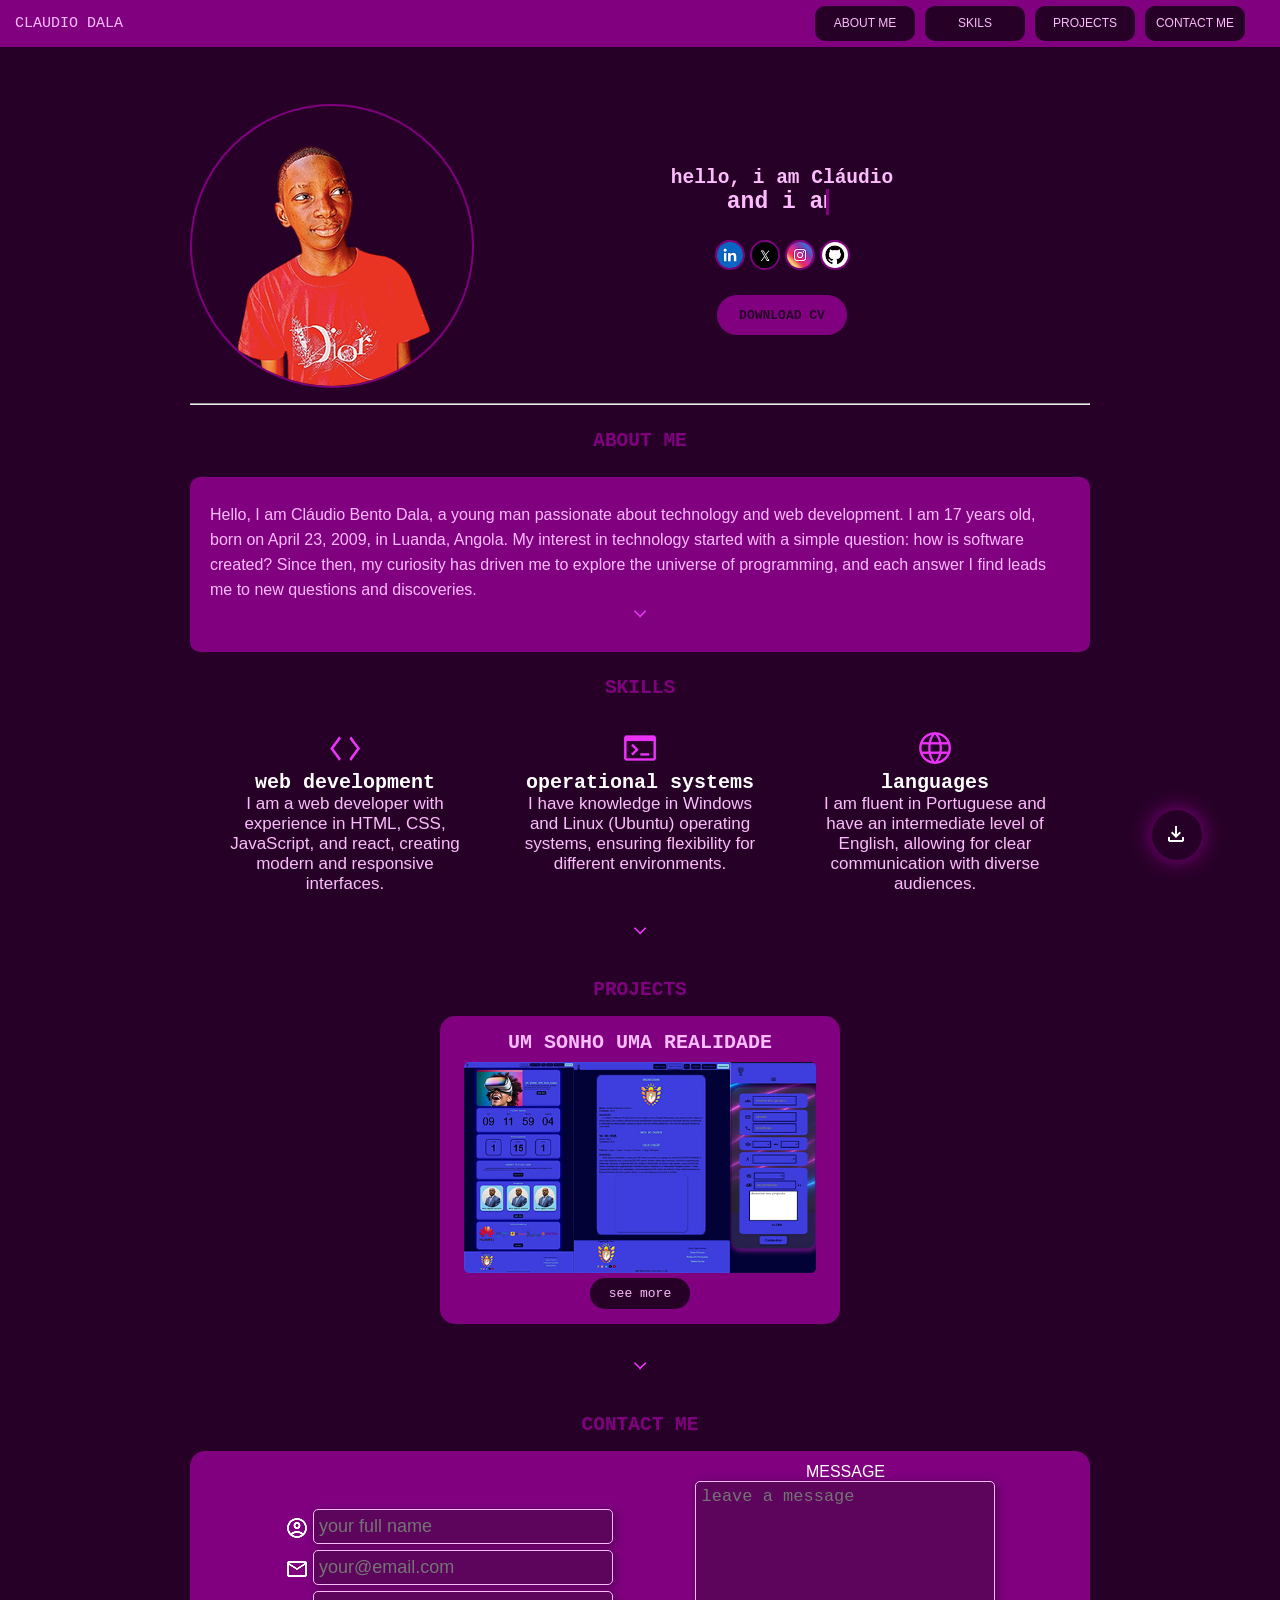
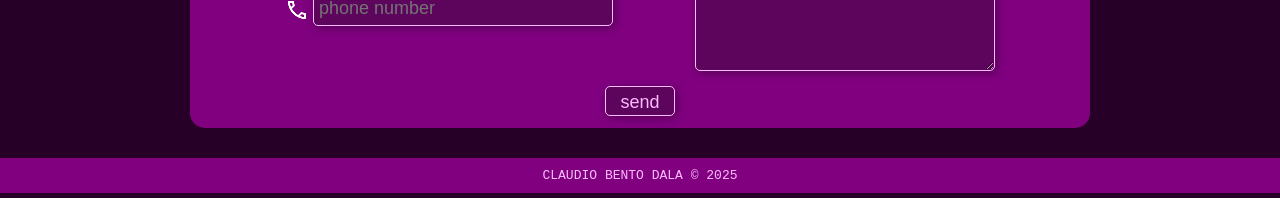
==== index.html @ f452657b "Got better" ====
<!DOCTYPE html>
<html lang="en">

<head>
    <meta charset="UTF-8">
    <meta name="viewport" content="width=device-width, initial-scale=1.0">
    <link rel="stylesheet" href="styles/home.css">
    <link rel="stylesheet" href="styles/style.css">
    <link rel="stylesheet" href="styles/large.css" media="screen and (min-width: 500px)">
    <link rel="shortcut icon" href="image/favicon.ico" type="image/x-icon">
    <title>HOME | Cláudio Bento Dala</title>
</head>

<body onload="years(),experience()">
    <header>
        <menu>
            <a href="index.html">claudio dala</a>
            <div id="itens">
                <img src="image/icon/menu.png" id="menu"><img src="image/icon/close.png" id="close">
            </div>
        </menu>
        <nav>
            <a href="#about">about me</a>
            <a href="#skills">skils</a>
            <a href="#projects">projects</a>
            <a href="#contact">contact me</a>
        </nav>
    </header>
    <main>
        <section id="introducion">
            <img src="image/me.png" alt="claudio dala">
            <section>
                <article id="text">
                    <h2>hello, i am Cláudio</h2>
                    <h3>and i am <span></span></h3>
                </article>
                <article id="social">
                    <a href="https://www.linkedin.com/in/claudiodala/" target="_blank"><img
                            src="image/logo-linkedin.jpg"></a>
                    <a href="https://x.com/claudio_dala_/" target="_blank"><img src="image/logo-x.jpg"></a>
                    <a href="https://www.instagram.com/claudio_dala_" target="_blank"><img
                            src="image/logo-instagram.jpg"></a>
                    <a href="https://github.com/claudiobentodala" target="_blank"><img src="image/logo-github.jpeg"></a>
                </article>
                <a href="file/portfolio.pdf" download="file/portfolio.pdf" target="_blank">
                    <p>download</p><span translate="no"> cv</span>
                </a>
            </section>
        </section>
        <hr>
        <section id="about">
            <h2>about me</h2>
            <section>
                <article id="description">
                    <p class="letter">Hello, I am Cláudio Bento Dala, a young man passionate about technology and web
                        development. I am <span id="years_old">0</span> years old, born on April 23, 2009, in Luanda,
                        Angola. My interest in technology started with a simple question: how is software created? Since
                        then, my curiosity has driven me to explore the universe of programming, and each answer I find
                        leads me to new questions and discoveries.</p>
                </article>
                <article class="more_content" id="more_about">
                    <p class="letter">Currently, I am a high school student at the Carmun Polytechnic Institute and I
                        completed my basic education at the Fran Maio School Complex. Although my education is still in
                        progress, I already work as a Front-End developer, creating websites for companies and local
                        projects. I have <span id="experience">0</span> year of practical experience, during which I
                        have been honing my skills and exploring modern technologies.</p>
                    <p class="letter">My focus is web development, an area that fascinates me for the possibility of
                        transforming ideas into digital experiences. I am passionate about the power of technology to
                        facilitate tasks and transform lives, and I am always looking to learn more. One of my main
                        characteristics is the ability to integrate design tools and use Artificial Intelligence
                        ethically and efficiently to accelerate the development of my projects.</p>
                    <p class="letter">My main objective is to build a valuable network of contacts and collaborate on
                        projects that truly make a difference in communities, simplifying tasks and improving people's
                        lives. I am always open to new opportunities and challenges that allow me to grow and contribute
                        with my knowledge.</p>
                </article>
                <div class="show" onclick="hide(1)">
                    <img src="image/icon/more.png" id="more">
                    <img src="image/icon/hide.png" id="hide">
                </div>
            </section>
        </section>
        <section id="skills">
            <h2>skills</h2>
            <section class="table">
                <article>
                    <img src="image/icon/code.png">
                    <h3>web development</h3>
                    <p>I am a web developer with experience in HTML, CSS, JavaScript, and react, creating modern and
                        responsive interfaces.</p>
                </article>
                <article>
                    <img src="image/icon/os.png">
                    <h3>operational systems</h3>
                    <p>I have knowledge in Windows and Linux (Ubuntu) operating systems, ensuring flexibility for
                        different environments.</p>
                </article>
                <article>
                    <img src="image/icon/language.png">
                    <h3>languages</h3>
                    <p>I am fluent in Portuguese and have an intermediate level of English, allowing for clear
                        communication with diverse audiences.</p>
                </article>
            </section>
            <article class="more_content" id="more_skills">
                <!--THE SAME AS ARTICLE IN TABLE, BUT THIS IS HIDE-->
            </article>
            <div class="show" onclick="hide(2)">
                <img src="image/icon/more.png" id="more">
                <img src="image/icon/hide.png" id="hide">
            </div>
        </section>
        <section id="projects">
            <h2>projects</h2>
            <section class="table">
                <article>
                    <h3>um sonho uma realidade</h3>
                    <img src="image/projects/umsonhoumarealidade.jpg">
                    <a href="pages/projects/webtech.html" class="link_section">see more</a>
                </article>
                <!--PLACE TO ONE MORE-->
            </section>
            <article class="more_content" id="more_projects">
                <!--THE SAME AS ARTICLE IN TABLE, BUT THIS IS HIDE-->
            </article>
            <div class="show" onclick="hide(3)">
                <img src="image/icon/more.png" id="more">
                <img src="image/icon/hide.png" id="hide">
            </div>
        </section>
        <section id="contact">
            <h2>contact me</h2>
            <form action="https://formsubmit.co/programmer.claudio@gmail.com" method="post">
                <section>
                    <section>
                        <div>
                            <label for="iname"><img src="image/icon/name.png"></label>
                            <input type="text" name="name" id="iname" placeholder="your full name" required>
                        </div>
                        <div>
                            <label for="iemail"><img src="image/icon/mail.png"></label>
                            <input type="email" name="email" id="iemail" placeholder="your@email.com" required>
                        </div>
                        <div>
                            <label for="itel"><img src="image/icon/call.png"></label>
                            <input type="tel" name="tel" id="itel" placeholder="phone number" required>
                        </div>
                    </section>
                    <div>
                        <label for="imessage">message</label>
                        <textarea name="message" id="imessage" cols="30" rows="10" placeholder="leave a message"
                            required></textarea>
                    </div>
                </section>
                <input type="hidden" name="_next" value="https://claudiobentodaladev.github.io/PORTFOLIO/pages/thanks.html">
                <input type="hidden" name="_captcha" value="false">
                <button type="submit">send</button>
            </form>
        </section>
    </main>
    <a href="file/portfolio.pdf" download="file/portfolio.pdf" target="_blank" id="download"><img
            src="image//icon/download.png"></a>
    <footer>
        <p>claudio bento dala &copy; 2025</p>
    </footer>
    <script src="scripts/hide.js"></script>
    <script src="scripts/menu.js"></script>
    <script src="scripts/years_old.js"></script>
    <script type="module" src="scripts/experience.js"></script>
</body>

</html>
---- styles/home.css ----
@import url(main.css);

html {
    scroll-behavior: smooth;
    scroll-padding-top: 80px;
}

/*INTRODUÇÃO*/
main {
    & {
        padding-top: 8em;
    }

    & section#introducion {
        & {
            display: flex;
            flex-flow: row wrap;
            justify-content: space-evenly;
        }

        & a>p {
            display: inline;
        }

        & section {
            margin: auto;
            display: flex;
            flex-flow: column wrap;
            justify-content: center;
            align-items: center;
        }

        & img {
            display: block;
            margin: auto;
            border: 2px solid var(--color_main);
            border-radius: 50%;
            animation: pain 1.5s infinite;
        }

        & article#text {
            & {
                margin-top: 10px;
                text-align: center;
                color: var(--color_ligth);
            }

            & h3>span {
                & {
                    position: relative;
                }

                &::after {
                    content: "";
                    position: absolute;
                    height: 100%;
                    border-left: 3px solid var(--color_main);
                    right: -5px;
                    animation: letter 20s steps(12) infinite;
                    width: calc(100% + 13px);
                    background-color: var(--color_second);
                }

                &::before {
                    content: "";
                    color: var(--color_main);
                    animation: words 13.3s infinite;
                }
            }
        }

        & article#social {
            & {
                display: flex;
                flex-flow: row nowrap;
                justify-content: center;
                column-gap: 5px;
                margin: 20px 0;
            }

            & a>img {
                width: 30px;
                height: 30px;
                margin: 5px 0px;
                border-radius: 50%;
            }
        }

        & section>a {
            align-content: center;
            margin: auto;
            width: 130px;
            height: 40px;
            border-radius: 35px;
            text-transform: uppercase;
            font-weight: bolder;
            color: var(--color_second);
            background-color: var(--color_main);
        }
    }

    & hr {
        margin: 15px 0;
        animation: ligth .8s infinite;
    }

    & section {

        &#skills,
        &#projects,
        &#contact,
        &#about,
        &#about>section {
            & {
                margin-top: 25px;
                border-radius: 10px;
            }

            & h2 {
                margin-bottom: 15px;
                text-align: center;
                text-transform: uppercase;
                color: var(--color_main);
            }
        }

        &#skills {
            & {
                background: transparent;
            }

            & h3 {
                font-size: 20px;
            }

            & p {
                font-size: 17px;
                font-family: var(--font_second);
                color: var(--color_ligth);

            }

            & section.table {
                display: flex;
                flex-flow: row wrap;
                row-gap: 20px;
                justify-content: space-evenly;
                text-align: center;
            }

            & article#more_skills {
                display: none;
                flex-flow: row wrap;
                row-gap: 20px;
                justify-content: space-evenly;
                text-align: center;
                background: transparent;
            }

            & section.table>article,
            & article#more_skills>article {
                animation: ligth 1.2s infinite;
                background-color: transparent;
                width: 280px;
            }
        }

        &#about {
            & {
                color: var(--color_ligth);
            }

            & section {
                padding: 15px;
                background: var(--color_main);
                animation: pain 1.2s infinite;
            }
        }

        &#projects {
            & h3 {
                margin-bottom: 8px;
                color: var(--color_ligth);
                font-size: 20px;
                font-weight: bolder;
                text-align: center;
                text-transform: uppercase;
            }

            & article>img {
                display: block;
                margin: auto;
                width: 95%;
                border-radius: 5px;
            }

            & section.table {
                display: flex;
                flex-flow: row wrap;
                row-gap: 30px;
            }

            & article#more_projects {
                display: none;
                flex-flow: row wrap;
                row-gap: 30px;
            }

            & section.table>article,
            & article#more_projects>article {
                width: 400px;
                margin: auto;
                background: var(--color_main);
                animation: pain 1.2s infinite;
                margin-bottom: 30px;
            }
        }

        &#contact>form {
            & {
                text-transform: uppercase;
                font-family: var(--font_second);
                margin: auto;
                border-radius: 15px;
                padding: 12px;
                background-color: var(--color_main);
                animation: pain 1.2s infinite;
            }

            &>section {
                & {
                    display: flex;
                    justify-content: space-evenly;
                    flex-flow: row wrap;
                }

                & section {
                    align-self: center;
                }

                & div {
                    & {
                        text-align: center;
                        margin-bottom: 5px;
                    }

                    & label>img {
                        transform: translate(0, 8px);
                    }

                    & input {
                        width: 300px;
                        height: 35px;
                    }

                    & textarea {
                        display: block;
                        max-width: 300px;
                        min-width: 300px;
                        max-height: 190px;
                        min-height: 190px;
                        text-align: justify;
                        font-size: 17px;
                    }

                    & input:focus,
                    & textarea:focus {
                        outline: transparent;
                    }
                }
            }

            & input,
            & button,
            & textarea {
                padding: 5px;
                border-radius: 5px;
                border: 1px solid var(--color_ligth);
                background-color: #5d045d;
                color: var(--color_ligth);
                font-size: 18px;
                box-shadow: 2px 2px 10px #00000056;
            }

            & button {
                & {
                    display: block;
                    margin: auto;
                    margin-top: 10px;
                    width: 70px;
                    height: 30px;
                    transition: .8s;
                    cursor: pointer;
                }

                &:hover {
                    scale: 90%;
                }
            }
        }
    }
}

@keyframes letter {

    10%,
    15%,
    30%,
    35%,
    50%,
    55%,
    70%,
    75%,
    90%,
    95% {
        width: 0;
    }

    5%,
    20%,
    25%,
    40%,
    45%,
    60%,
    65%,
    80%,
    85% {
        width: calc(100% + 13px);
    }
}

@keyframes words {

    0%,
    29% {
        content: "web developer";
    }

    30%,
    69% {
        content: "grafhic design";
    }

    70%,
    100% {
        content: "student";
    }
}
---- styles/style.css ----
@import url(main.css);

body {
    color: white;
    font-family: var(--font_main);
    background-color: var(--color_second);
}

header {
    & {
        position: fixed;
        top: 0%;
        width: 100vw;
        background-color: var(--color_main);
        z-index: 1;
    }

    & menu {
        & {
            padding: 15px;
            display: flex;
            justify-content: space-between;
        }

        & a {
            font-size: 15px;
            color: var(--color_ligth);
            text-transform: uppercase;
        }

        & div {
            & {
                display: block;
                padding: 5px 12px 5px 50px;
                margin-right: -15px;
            }

            & img#close {
                display: none;
            }
        }
    }

    & nav {
        & {
            display: none;
            flex-flow: column nowrap;
            align-items: center;
            background-color: var(--color_third);
        }

        &.showNav {
            display: flex;
        }

        & a {
            font-family: Arial, Helvetica, sans-serif;
            font-size: 15px;
            line-height: 23px;
            text-align: center;
            color: var(--color_ligth);
        }
    }
}

/*HIDE AND MORE*/
main {
    & article.more_content {
        display: none;
    }

    &>section div.show {
        & {
            width: 100%;
            height: 35px;
        }

        & img {
            display: block;
            margin: auto;
            cursor: pointer;
        }

        & img#hide {
            display: none;
        }
    }
}

/* ALL DESCRIPTION TEXT*/
p.letter {
    margin-top: 10px;
    font-family: var(--font_second);
    font-weight: lighter;
    font-size: 16px;
    line-height: 25px;
}

/*PROJECT AND SKILLS*/
main>section#text {
    padding: 15px;
    margin: 15px;
    border-radius: 15px;
    background: var(--color_main);
    animation: pain 1.2s infinite;
}

@keyframes pain {

    0%,
    100% {
        box-shadow: 0px 0px 20px 8px var(--color_main);
    }

    50% {
        box-shadow: 0px 0px 20px 5px var(--color_main);
    }

    75% {
        box-shadow: 0px 0px 20px 7px var(--color_main);
    }
}

/**/
main>section {
    background: transparent;
}

section.table>article,
article#more_skills>article,
article#more_projects>article {
    padding: 15px;
    margin-bottom: 10px;
    border-radius: 15px;
}

article>a.link_section {
    & {
        margin: auto;
        display: block;
        padding: 8px 5px;
        width: 100px;
        margin-top: 5px;
        border-radius: 15px;
        color: var(--color_ligth);
        background-color: var(--color_second);
        transition: .5s;
    }

    &:hover {
        transform: translate(3px);
    }
}

/*LIGTH*/
@keyframes ligth {

    0%,
    100% {
        box-shadow: 0px 0px 10px 0px var(--color_ligth);
    }

    50% {
        box-shadow: 0px 0px 6px 0px var(--color_ligth);
    }
}

/*DOWNLOAD*/
a#download {
    & {
        display: block;
        position: fixed;
        top: 91%;
        left: 83%;
        width: 50px;
        height: 50px;
        border-radius: 50%;
        background-color: var(--color_second);
        box-shadow: 0px 0px 20px 1px var(--color_main);
        text-align: initial;
    }

    & img {
        transform: translate(50%, 50%);
    }
}

/*FOOTER*/
footer {
    & {
        padding: 10px;
        margin-top: 30px;
        font-family: var(--font_main);
        text-align: center;
        text-transform: uppercase;
        color: var(--color_ligth);
        background-color: var(--color_main);
    }

    & p {
        font-size: 13px;
    }
}
---- styles/large.css ----
@import url(main.css);

/*HEADER*/
header {
    & {
        display: flex;
        flex: row wrap;
        justify-content: space-between;
    }

    &>menu {
        & {
            align-self: center;
            display: block;
        }

        & div {
            display: none;
        }
    }

    &>nav {
        & {
            padding: 0;
            display: flex;
            flex-flow: row wrap;
            margin-right: 25px;
            background: transparent;
            box-shadow: 0px 0px 0px transparent;
        }

        &>a {
            & {
                font-family: Arial, Helvetica, sans-serif;
                font-size: 12px;
                line-height: 23px;
                text-align: center;
                color: var(--color_ligth);
                text-transform: uppercase;
                padding: 6px 0px 0px 0px;
                transition: .5s;
                width: 100px;
                height: 35px;
                margin: 0 10px 0 0;
                border-bottom: 0;
                border-radius: 10px;
                background-color: var(--color_second);
            }

            &:hover {
                color: var(--color_main);
                transform: translate(5px);
            }
        }
    }
}

/*MAIN CONTENT*/
main {
    margin: auto;
    max-width: 900px;
}

/*INTRODUCION*/
main>section#introducion article#social>a>img {
    margin: 5px 0px;
    border-radius: 50%;
}

main>section#introducion article#text>h3 {
    font-weight: bolder;
    font-size: 23px;
}

main>section#introducion>img {
    margin: 0;
}

main>section#introducion>section>a {
    padding: 12px;
    margin: 0;
    transition: .8s;
}

main>section#introducion>section>a:hover {
    transform: translate(5px);
}

main>section#introducion article#social>a>img {
    transition: .5s;
}

main>section#introducion article#social>a>img:hover {
    transform: translate(3px);
    border: 2px solid var(--color_ligth);
}

/*PROJECT PAGE*/
main>section.img {
    height: 283px;
}

/*ALL LETTER*/
p.letter {
    padding: 0 5px;
}

/*DOWNLOAD*/
a#download {
    top: 90%;
    left: 90%;
}
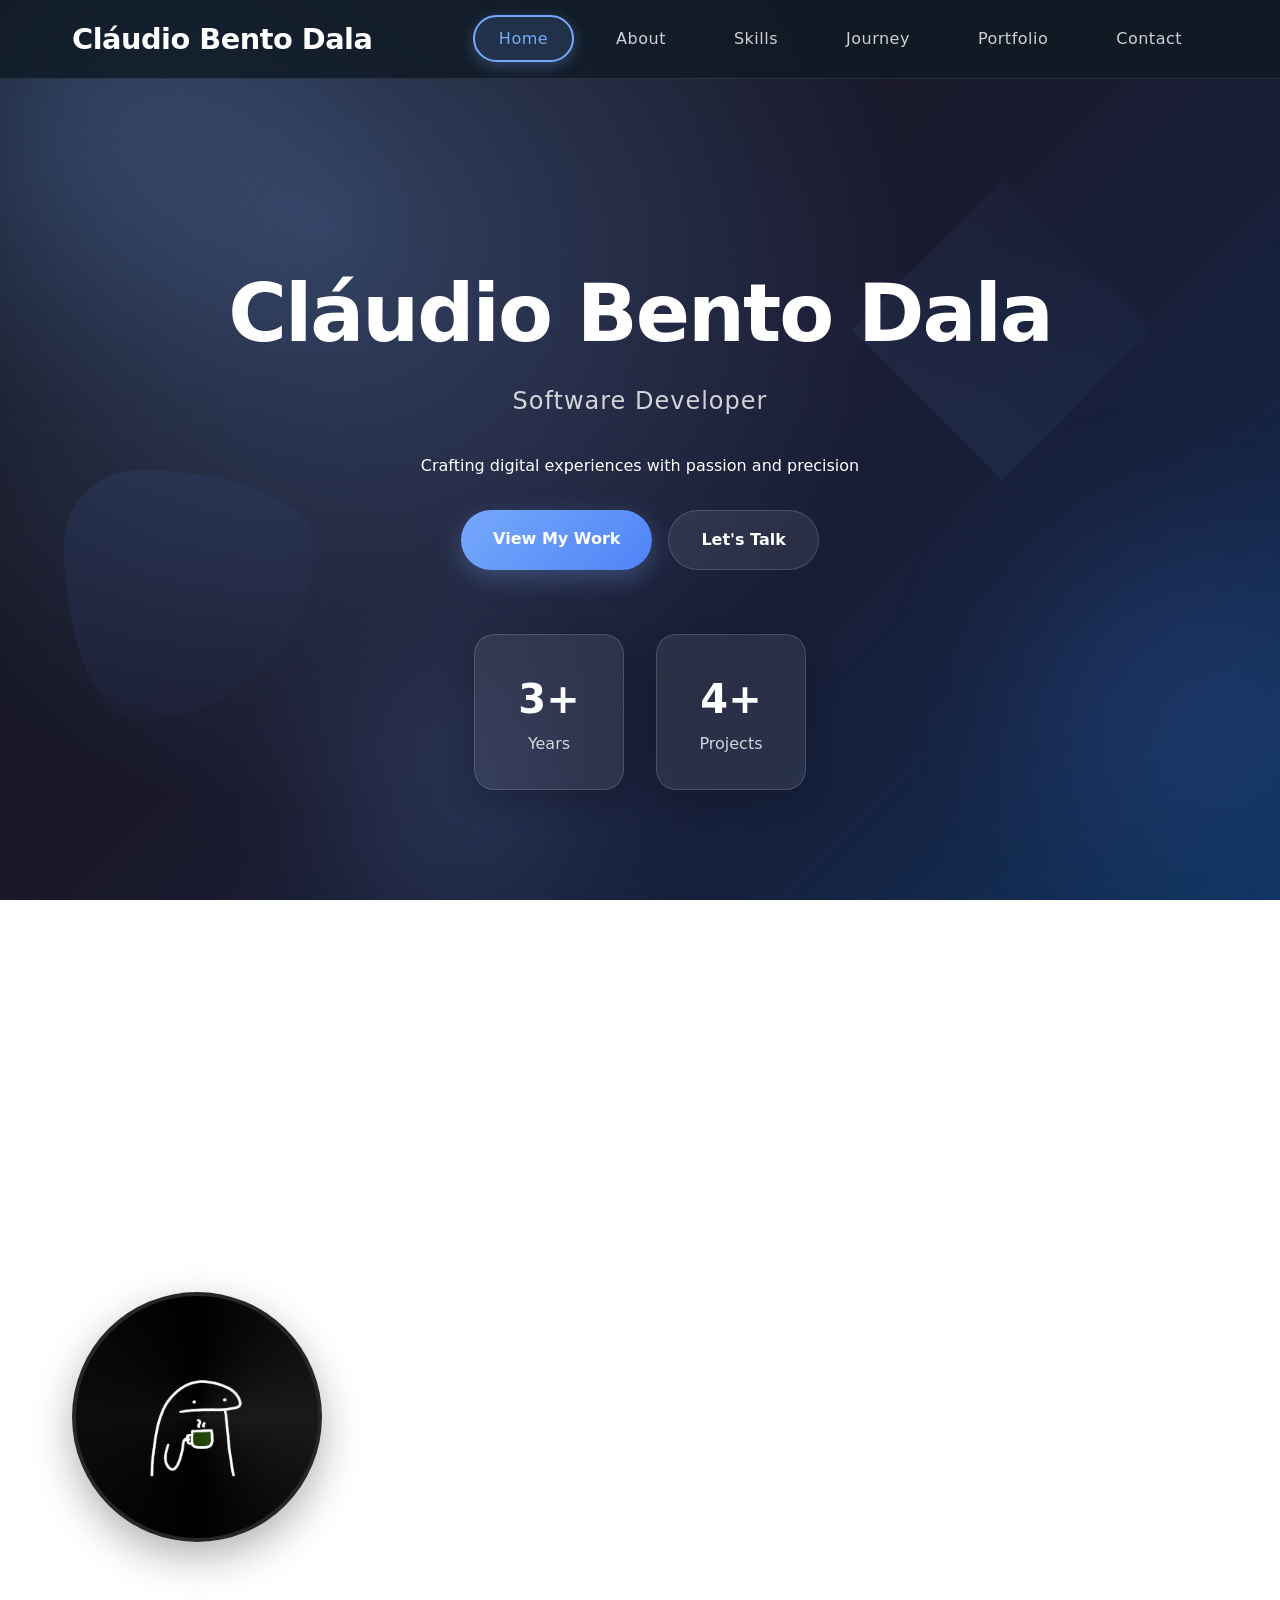
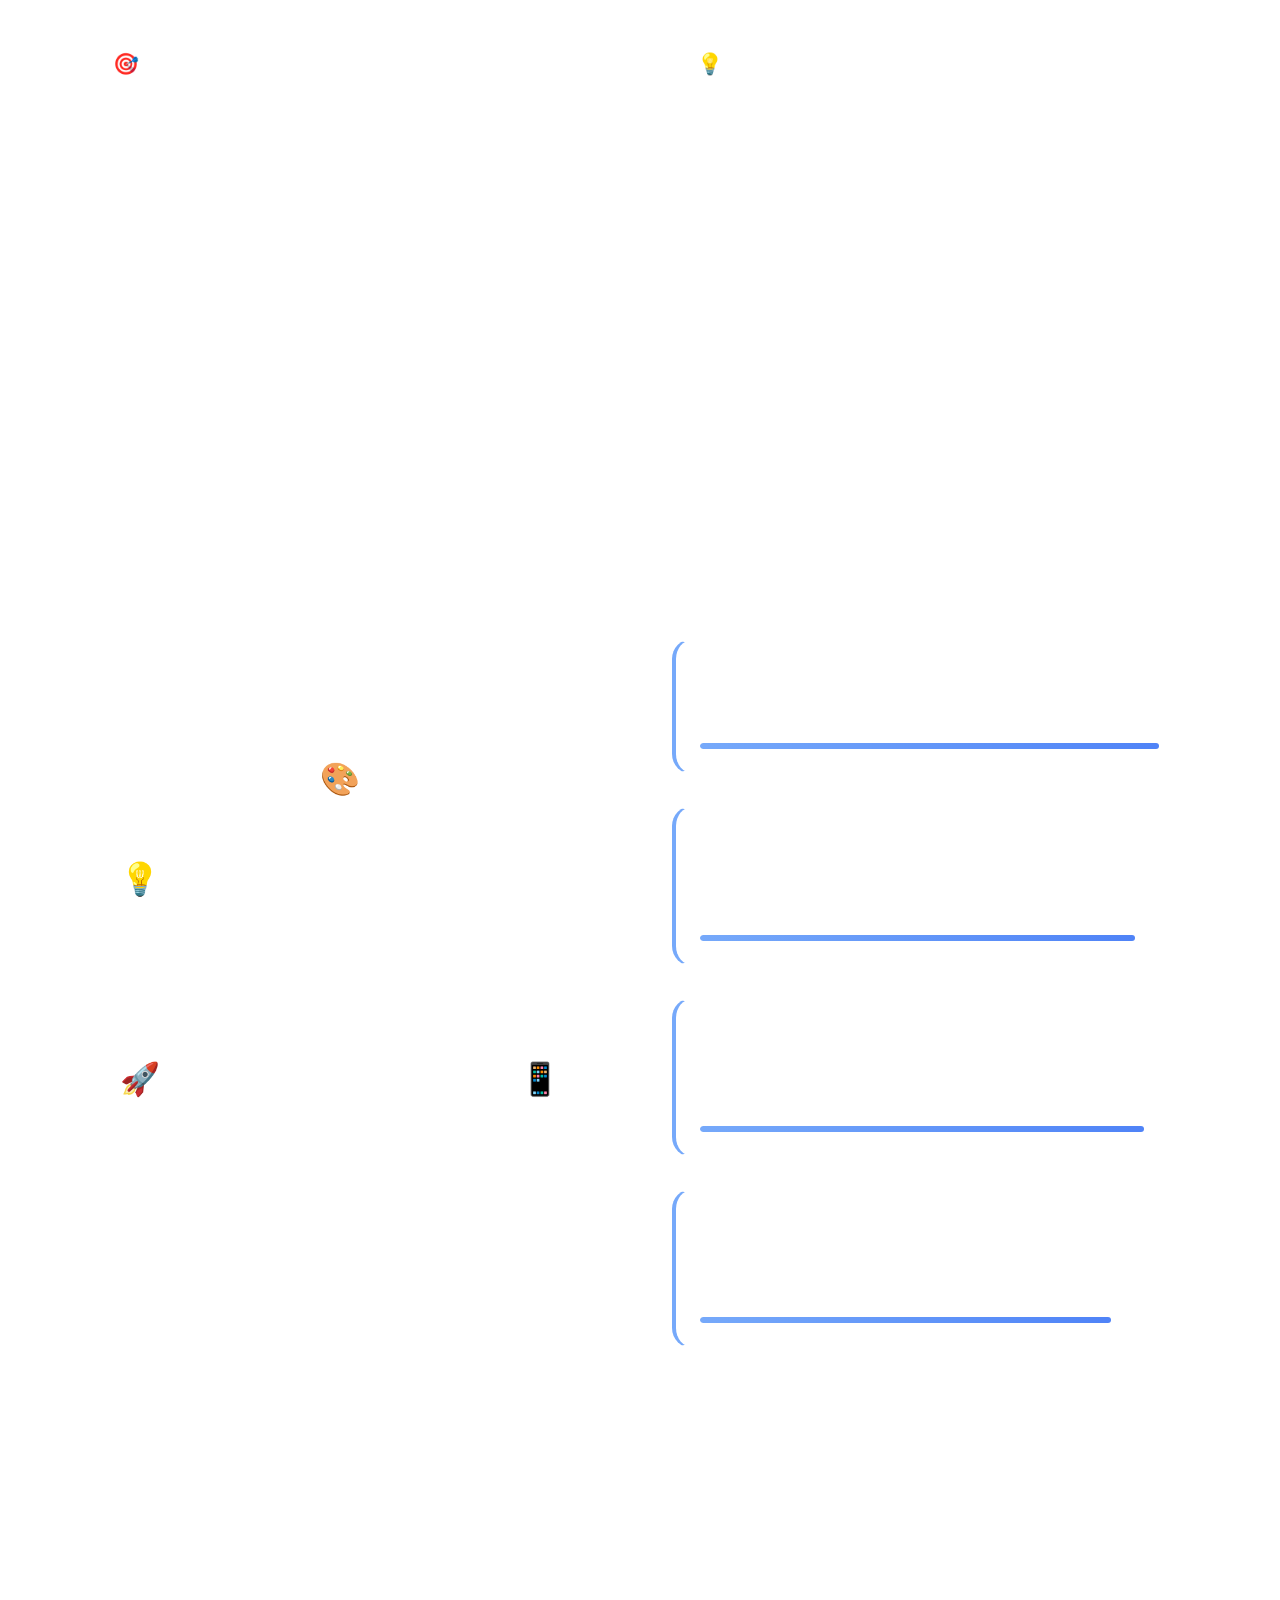
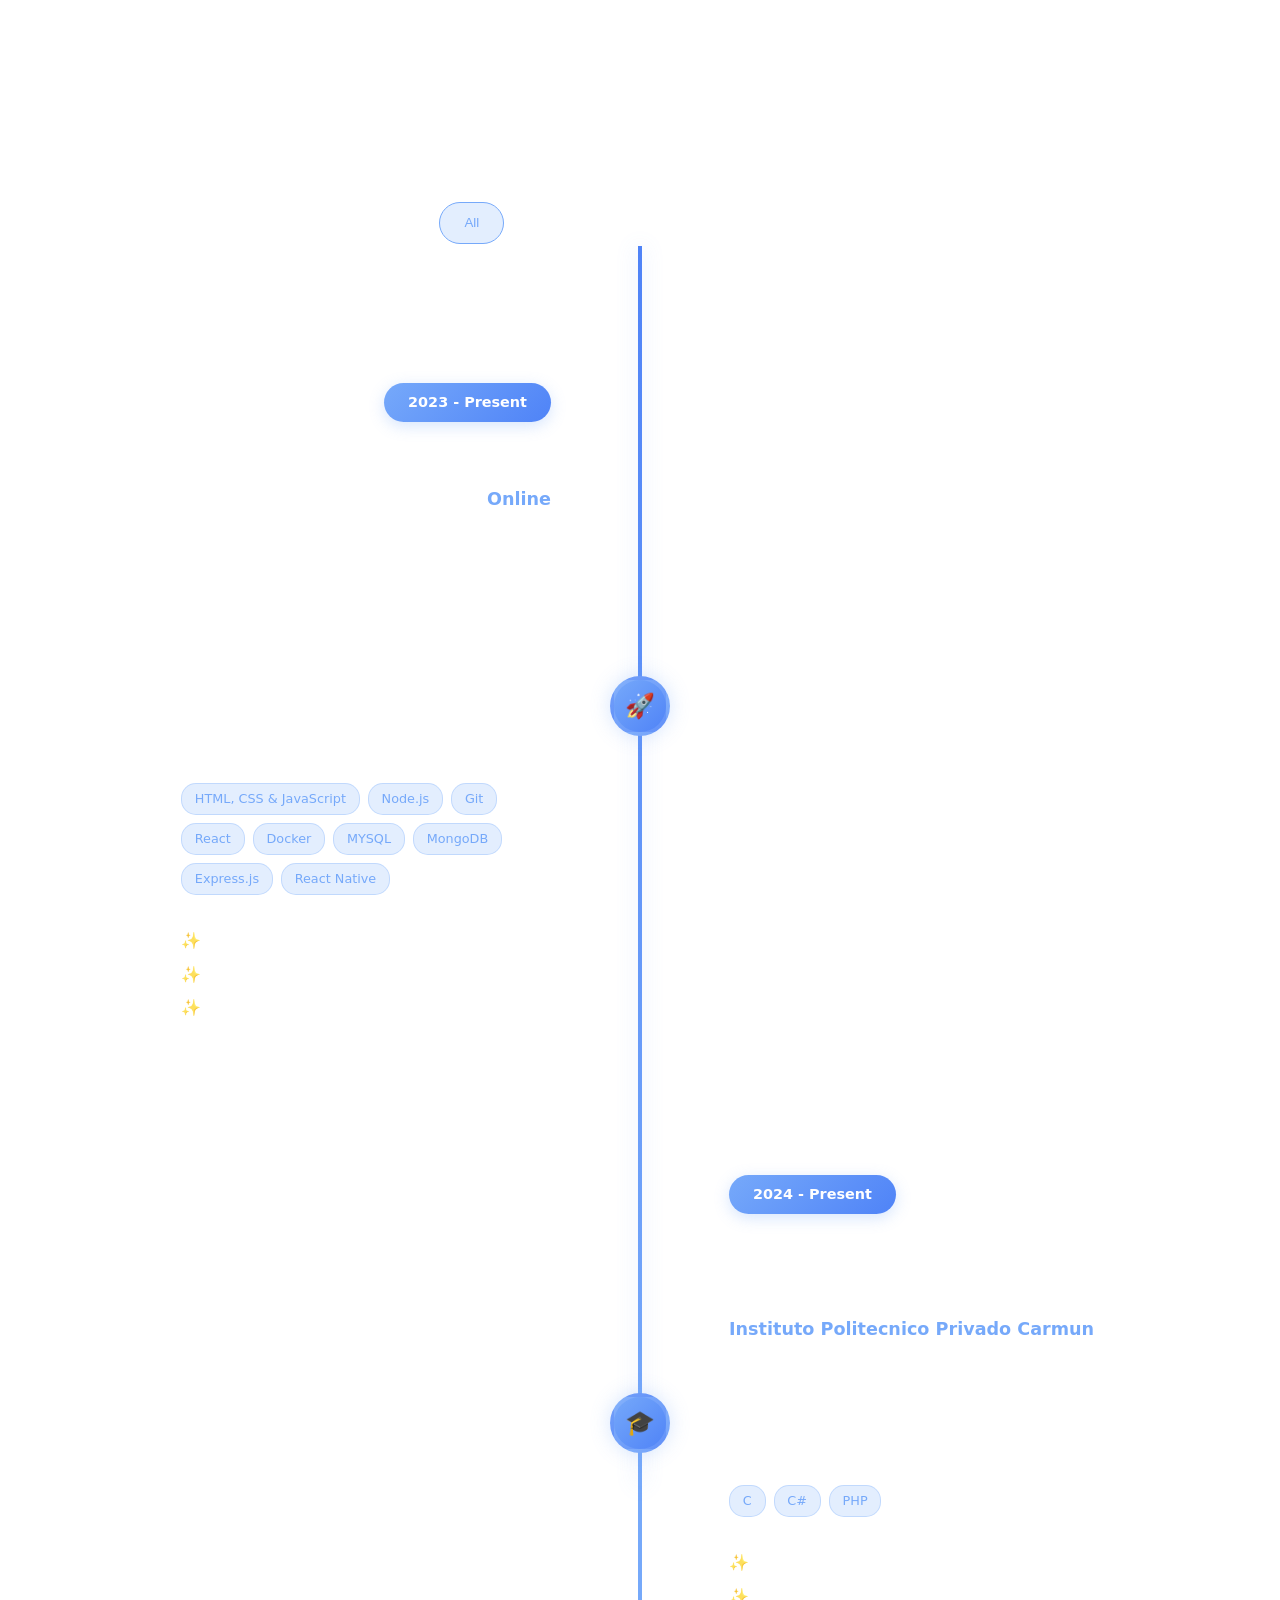
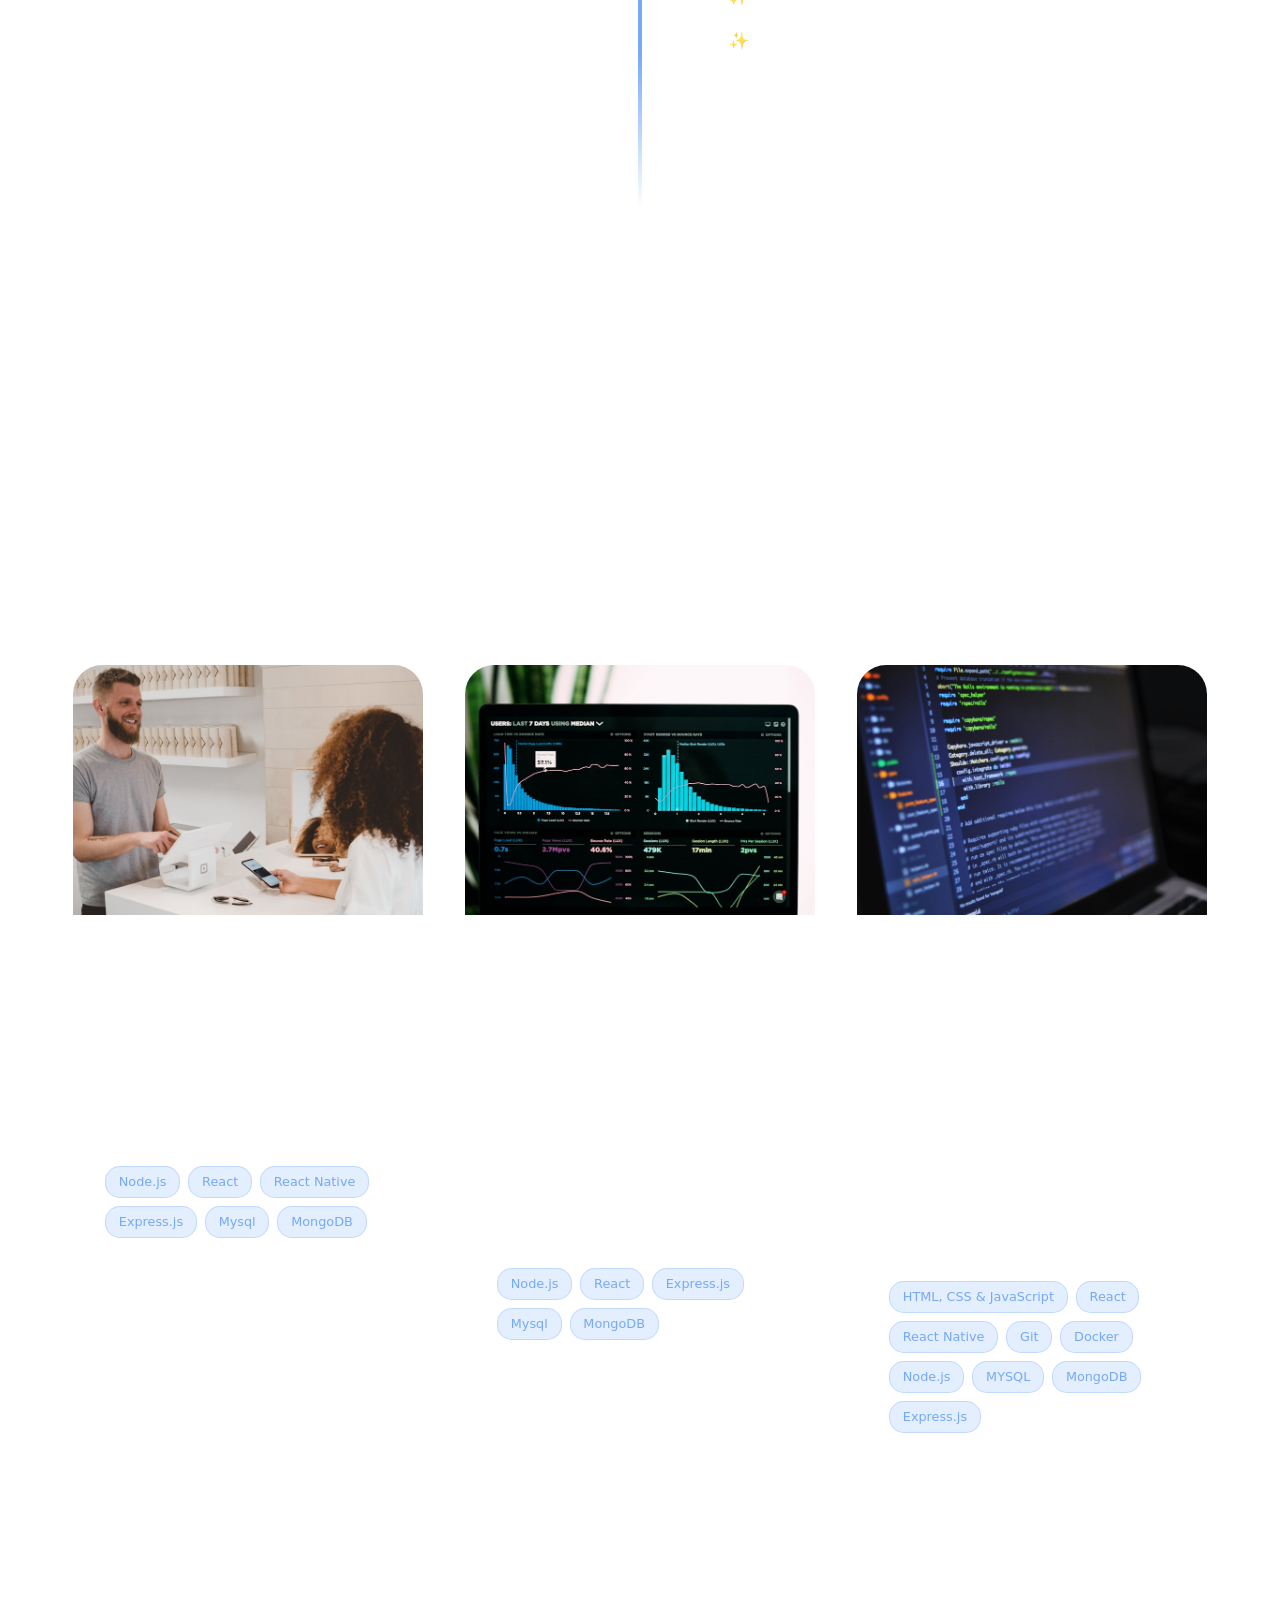
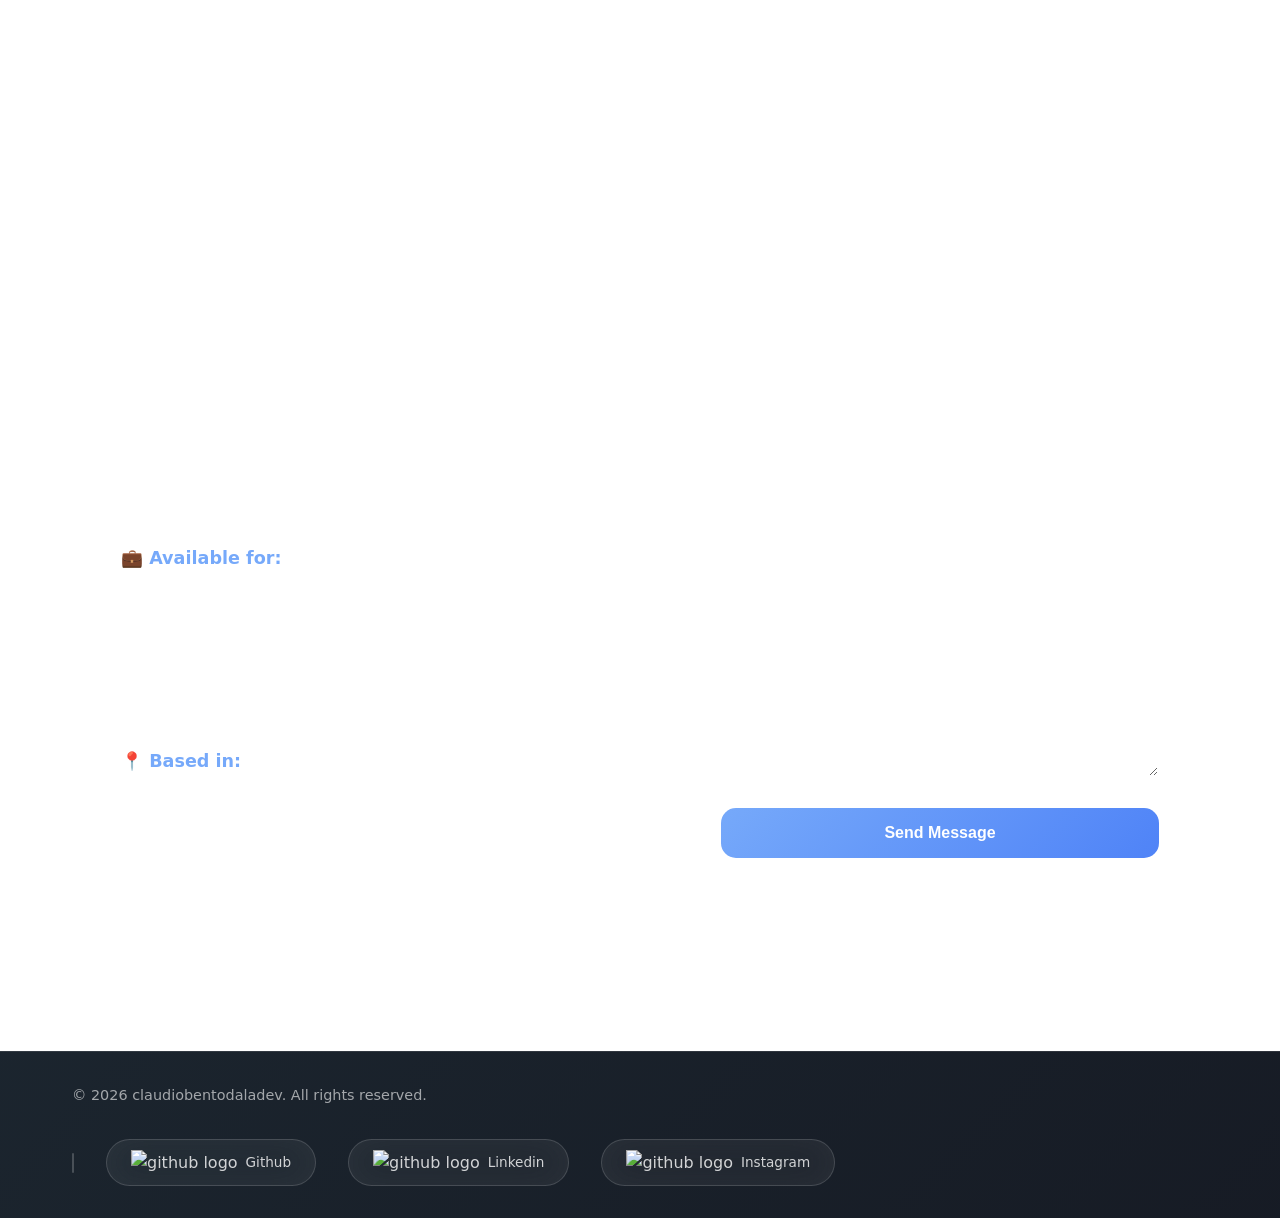
==== commit ca24879c: "REFATURED THE PROJECT" ====
--- a/index.html
+++ b/index.html
@@ -1,172 +1,413 @@
 <!DOCTYPE html>
 <html lang="en">
-
 <head>
     <meta charset="UTF-8">
     <meta name="viewport" content="width=device-width, initial-scale=1.0">
-    <link rel="stylesheet" href="styles/home.css">
-    <link rel="stylesheet" href="styles/style.css">
-    <link rel="stylesheet" href="styles/large.css" media="screen and (min-width: 500px)">
-    <link rel="shortcut icon" href="image/favicon.ico" type="image/x-icon">
-    <title>HOME | Cláudio Bento Dala</title>
+    <title>Cláudio Bento Dala - Creative Developer</title>
+    <link rel="stylesheet" href="style.css">
 </head>
-
-<body onload="years(),experience()">
-    <header>
-        <menu>
-            <a href="index.html">claudio dala</a>
-            <div id="itens">
-                <img src="image/icon/menu.png" id="menu"><img src="image/icon/close.png" id="close">
-            </div>
-        </menu>
-        <nav>
-            <a href="#about">about me</a>
-            <a href="#skills">skils</a>
-            <a href="#projects">projects</a>
-            <a href="#contact">contact me</a>
-        </nav>
-    </header>
-    <main>
-        <section id="introducion">
-            <img src="image/me.png" alt="claudio dala">
-            <section>
-                <article id="text">
-                    <h2>hello, i am Cláudio</h2>
-                    <h3>and i am <span></span></h3>
-                </article>
-                <article id="social">
-                    <a href="https://www.linkedin.com/in/claudiodala/" target="_blank"><img
-                            src="image/logo-linkedin.jpg"></a>
-                    <a href="https://x.com/claudio_dala_/" target="_blank"><img src="image/logo-x.jpg"></a>
-                    <a href="https://www.instagram.com/claudio_dala_" target="_blank"><img
-                            src="image/logo-instagram.jpg"></a>
-                    <a href="https://github.com/claudiobentodala" target="_blank"><img src="image/logo-github.jpeg"></a>
-                </article>
-                <a href="file/portfolio.pdf" download="file/portfolio.pdf" target="_blank">
-                    <p>download</p><span translate="no"> cv</span>
+<body>
+    <nav id="navbar">
+        <div class="nav-container">
+            <a href="#home" class="logo">
+                <div class="logo-text">Cláudio Bento Dala</div>
+            </a>
+            <ul class="nav-links">
+                <li><a href="#home">Home</a></li>
+                <li><a href="#about">About</a></li>
+                <li><a href="#skills">Skills</a></li>
+                <li><a href="#timeline">Journey</a></li>
+                <li><a href="#portfolio">Portfolio</a></li>
+                <li><a href="#contact">Contact</a></li>
+            </ul>
+            <div class="mobile-menu-btn" id="mobileMenuBtn">
+                <span></span>
+                <span></span>
+                <span></span>
+            </div>
+        </div>
+        <div class="mobile-nav" id="mobileNav">
+            <ul>
+                <li><a href="#home">Home</a></li>
+                <li><a href="#about">About</a></li>
+                <li><a href="#skills">Skills</a></li>
+                <li><a href="#timeline">Journey</a></li>
+                <li><a href="#portfolio">Portfolio</a></li>
+                <li><a href="#contact">Contact</a></li>
+            </ul>
+        </div>
+    </nav>
+
+    <section id="home" class="hero">
+        <div class="hero-bg-animation">
+            <div class="floating-shape shape-1"></div>
+            <div class="floating-shape shape-2"></div>
+            <div class="floating-shape shape-3"></div>
+            <div class="geo-shape geo-1"></div>
+            <div class="geo-shape geo-2"></div>
+            <div class="particles">
+                <span class="particle"></span>
+                <span class="particle"></span>
+                <span class="particle"></span>
+                <span class="particle"></span>
+                <span class="particle"></span>
+                <span class="particle"></span>
+                <span class="particle"></span>
+                <span class="particle"></span>
+                <span class="particle"></span>
+                <span class="particle"></span>
+            </div>
+        </div>
+        <div class="hero-content">
+            <h1>Cláudio Bento Dala</h1>
+            <p class="subtitle">Software Developer</p>
+            <p>Crafting digital experiences with passion and precision</p>
+            <div class="cta-buttons">
+                <a href="#portfolio" class="cta-primary">View My Work</a>
+                <a href="#contact" class="cta-secondary">Let's Talk</a>
+            </div>
+            
+            <div class="stats-section">
+                <div class="stat-card">
+                    <span class="stat-number">3+</span>
+                    <span class="stat-label">Years</span>
+                </div>
+                <div class="stat-card">
+                    <span class="stat-number">4+</span>
+                    <span class="stat-label">Projects</span>
+                </div>
+            </div>
+        </div>
+    </section>
+
+    <section id="about" class="fade-in">
+        <div class="container">
+            <div class="section-header">
+                <h2 class="section-title">About Me</h2>
+                <p class="section-subtitle">Passionate about creating digital experiences that make a difference</p>
+            </div>
+
+            <div class="about-content">
+                <div class="about-intro">
+                    <div class="about-image"></div>
+                    <div class="about-text">
+                        <h3>My Journey</h3>
+                        <p>I'm a passionate creative developer with over 3 years of experience in crafting beautiful, functional websites and applications. My expertise spans across modern web technologies, user experience design, and creative problem-solving.</p>
+                        <p>I believe in the power of clean code, intuitive design, and seamless user experiences. When I'm not coding, you can find me exploring new technologies, contributing to open-source projects, or capturing moments through photography.</p>
+                    </div>
+                </div>
+                
+                <div class="about-cards">
+                    <div class="about-card">
+                        <h4>🎯 Mission</h4>
+                        <p>To create digital experiences that inspire, engage, and solve real-world problems through innovative design and development.</p>
+                    </div>
+                    
+                    <div class="about-card">
+                        <h4>💡 Vision</h4>
+                        <p>A world where technology seamlessly integrates with human needs, creating more meaningful digital interactions.</p>
+                    </div>
+                </div>
+            </div>
+        </div>
+    </section>
+
+    <section id="skills" class="fade-in">
+        <div class="container">
+            <div class="section-header">
+                <h2 class="section-title">Skills & Expertise</h2>
+                <p class="section-subtitle">Combining technical excellence with creative vision</p>
+            </div>
+
+            <div class="skills-container">
+                <div class="skills-wrapper">
+                    <div class="skills-visual">
+                        <div class="skills-circle">
+                            <div class="skill-node">
+                                <div class="skill-icon">🎨</div>
+                                <div class="skill-name">UI/UX</div>
+                            </div>
+                            <div class="skill-node">
+                                <div class="skill-icon">⚛️</div>
+                                <div class="skill-name">React</div>
+                            </div>
+                            <div class="skill-node">
+                                <div class="skill-icon">📱</div>
+                                <div class="skill-name">Mobile</div>
+                            </div>
+                            <div class="skill-node">
+                                <div class="skill-icon">⚙️</div>
+                                <div class="skill-name">Backend</div>
+                            </div>
+                            <div class="skill-node">
+                                <div class="skill-icon">🚀</div>
+                                <div class="skill-name">DevOps</div>
+                            </div>
+                            <div class="skill-node">
+                                <div class="skill-icon">💡</div>
+                                <div class="skill-name">Innovation</div>
+                            </div>
+                        </div>
+                    </div>
+                    
+                    <div class="skills-list">
+                        <div class="skill-item">
+                            <h4>Frontend Excellence</h4>
+                            <p>responsive design and pixel-perfect implementations</p>
+                            <div class="skill-progress">
+                                <div class="skill-progress-bar" style="width: 95%"></div>
+                            </div>
+                        </div>
+                        
+                        <div class="skill-item">
+                            <h4>Mobile Development</h4>
+                            <p>User-centered design thinking with a focus on accessibility and visual appeal</p>
+                            <div class="skill-progress">
+                                <div class="skill-progress-bar" style="width: 90%"></div>
+                            </div>
+                        </div>
+                        
+                        <div class="skill-item">
+                            <h4>Backend and API</h4>
+                            <p>Lightning-fast load times and seamless user experiences across all devices</p>
+                            <div class="skill-progress">
+                                <div class="skill-progress-bar" style="width: 92%"></div>
+                            </div>
+                        </div>
+                        
+                        <div class="skill-item">
+                            <h4>Full-Stack Development</h4>
+                            <p>End-to-end application development from database to deployment</p>
+                            <div class="skill-progress">
+                                <div class="skill-progress-bar" style="width: 85%"></div>
+                            </div>
+                        </div>
+                    </div>
+                </div>
+            </div>
+        </div>
+    </section>
+
+    <section id="timeline" class="fade-in">
+        <div class="container">
+            <div class="section-header">
+                <h2 class="section-title">My Journey</h2>
+                <p class="section-subtitle">From curious beginner to seasoned developer - here's how I got here</p>
+            </div>
+
+            <div class="timeline-controls">
+                <button class="timeline-filter active" data-filter="all">All</button>
+                <button class="timeline-filter" data-filter="education">Education</button>
+                <button class="timeline-filter" data-filter="work">Work</button>
+                <button class="timeline-filter" data-filter="project">Projects</button>
+            </div>
+
+            <div class="timeline-container">
+                <div class="timeline-line"></div>
+                <div class="timeline-progress"></div>
+
+                <div class="timeline-item" data-category="project">
+                    <div class="timeline-node">🚀</div>
+                    <div class="timeline-content">
+                        <div class="timeline-year">2023 - Present</div>
+                        <h3 class="timeline-title">Independent Studies</h3>
+                        <div class="timeline-company">Online</div>
+                        <p class="timeline-description">
+                           Continuous self-directed learning through online platforms and technical documentation. Focused on modern web
+                           development, backend architecture, and problem-solving strategies. These studies include experimenting with new
+                           tools,reading technical papers, and building small experimental projects to test concepts in real scenarios.
+                        </p>
+                        <div class="timeline-skills">
+                            <span class="timeline-skill">HTML, CSS & JavaScript</span>
+                            <span class="timeline-skill">Node.js</span>
+                            <span class="timeline-skill">Git</span>
+                            <span class="timeline-skill">React</span>
+                            <span class="timeline-skill">Docker</span>
+                            <span class="timeline-skill">MYSQL</span>
+                            <span class="timeline-skill">MongoDB</span>
+                            <span class="timeline-skill">Express.js</span>
+                            <span class="timeline-skill">React Native</span>
+                        </div>
+                        <div class="timeline-achievements">
+                            <div class="timeline-achievement">Started program from zero</div>
+                            <div class="timeline-achievement">Flexibility to learn new things from internet</div>
+                            <div class="timeline-achievement">Autonomy to learn alone</div>
+                        </div>
+                    </div>
+                </div>
+                <div class="timeline-item" data-category="education">
+                    <div class="timeline-node">🎓</div>
+                    <div class="timeline-content">
+                        <div class="timeline-year">2024 - Present</div>
+                        <h3 class="timeline-title">Computer Science High School</h3>
+                        <div class="timeline-company">Instituto Politecnico Privado Carmun</div>
+                        <p class="timeline-description">
+                            Focus on Human-Computer Interaction and Software. 
+                            Developed strong foundations in algorithms, data structures, and user-centered design principles.
+                        </p>
+                        <div class="timeline-skills">
+                            <span class="timeline-skill">C</span>
+                            <span class="timeline-skill">C#</span>
+                            <span class="timeline-skill">PHP</span>
+                        </div>
+                        <div class="timeline-achievements">
+                            <div class="timeline-achievement">Run a School programming olympiad</div>
+                            <div class="timeline-achievement">Led High School hackathon team</div>
+                            <div class="timeline-achievement">Published research on accessibility in web design</div>
+                        </div>
+                    </div>
+                </div>
+
+            </div>
+        </div>
+    </section>
+
+    <section id="portfolio" class="fade-in">
+        <div class="container">
+            <div class="section-header">
+                <h2 class="section-title">Featured Work</h2>
+                <p class="section-subtitle">A showcase of projects that demonstrate creativity and technical excellence</p>
+            </div>
+
+            <div class="portfolio-grid">
+                <div class="portfolio-card">
+                    <div class="portfolio-image ecommerce"></div>
+                    <div class="portfolio-content">
+                        <h3 class="portfolio-title">E-Commerce Platform</h3>
+                        <p class="portfolio-description">A comprehensive e-commerce solution featuring modern design, seamless checkout process, and advanced analytics dashboard.</p>
+                        <div class="portfolio-tags">
+                            <span class="tag">Node.js</span>
+                            <span class="tag">React</span>
+                            <span class="tag">React Native</span>
+                            <span class="tag">Express.js</span>
+                            <span class="tag">Mysql</span>
+                            <span class="tag">MongoDB</span>
+                        </div>
+                    </div>
+                </div>
+                
+                <div class="portfolio-card">
+                    <div class="portfolio-image analytics"></div>
+                    <div class="portfolio-content">
+                        <h3 class="portfolio-title">Management System (all)</h3>
+                        <p class="portfolio-description">Design and development of complete management systems. These systems manage structured data such as users, logs, records, and analytics. The focus is on building scalable APIs, secure authentication, and efficient database.</p>
+                        <div class="portfolio-tags">
+                            <span class="tag">Node.js</span>
+                            <span class="tag">React</span>
+                            <span class="tag">Express.js</span>
+                            <span class="tag">Mysql</span>
+                            <span class="tag">MongoDB</span>
+                        </div>
+                    </div>
+                </div>
+
+               <div class="portfolio-card">
+                    <div class="portfolio-image ideia"></div>
+                    <div class="portfolio-content">
+                        <h3 class="portfolio-title">innovative Ideas</h3>
+                        <p class="portfolio-description">Exploration of creative and unconventional solutions to technical problems. Projects often start as small prototypes designed to test new concepts, automation strategies, or user-experience improvements. The goal is transforming raw ideas into functional experiments that can evolve into practical software tools.</p>
+                        <div class="portfolio-tags">
+                            <span class="tag">HTML, CSS & JavaScript</span>
+                            <span class="tag">React</span>
+                            <span class="tag">React Native</span>
+                            <span class="tag">Git</span>
+                            <span class="tag">Docker</span>
+                            <span class="tag">Node.js</span>
+                            <span class="tag">MYSQL</span>
+                            <span class="tag">MongoDB</span>
+                            <span class="tag">Express.js</span>
+                        </div>
+                    </div>
+                </div>
+                
+
+            </div>
+        </div>
+    </section>
+
+    <section id="contact" class="fade-in">
+        <div class="container">
+            <div class="section-header">
+                <h2 class="section-title">Let's Create Together</h2>
+                <p class="section-subtitle">Ready to bring your ideas to life? Let's start a conversation</p>
+            </div>
+
+            <div class="contact-content">
+                <div class="contact-info">
+                    <h3>Get In Touch</h3>
+                    <p>I'm always excited to work on new projects and collaborate with amazing people. Whether you have a specific project in mind or just want to explore possibilities, I'd love to hear from you.</p>
+                    
+                    <div class="contact-details">
+                        <h4>💼 Available for:</h4>
+                        <ul>
+                            <li>Freelance Projects</li>
+                            <li>Full-time Opportunities</li>
+                            <li>Consulting & Code Reviews</li>
+                            <li>Speaking & Workshops</li>
+                        </ul>
+                    </div>
+
+                    <div class="contact-details">
+                        <h4>📍 Based in:</h4>
+                        <p>Angola, Luanda (Open to Remote)</p>
+                    </div>
+                </div>
+
+                <div class="contact-form-container">
+                    <form action="https://formsubmit.co/programmer.claudio@gmail.com" method="post" class="contact-form">
+                        <div class="form-group">
+                            <input type="text" name="Name" class="form-input" placeholder="Your Name" required>
+                        </div>
+                        <div class="form-group">
+                            <input type="email" name="Email" class="form-input" placeholder="Your Email" required>
+                        </div>
+                        <div class="form-group">
+                            <input type="tel" name="PhoneNumber" class="form-input" placeholder="Your Phone Number">
+                        </div>
+                        <div class="form-group">
+                            <input type="text" name="ProjectType" class="form-input" placeholder="Project Type" required>
+                        </div>
+                        <div class="form-group">
+                            <textarea class="form-textarea" name="Description" rows="5" placeholder="Tell me about your project..." required></textarea>
+                        </div>
+                        <input type="hidden" name="_next" value="https://claudiobentodaladev.github.io/PORTFOLIO/">
+                        <input type="hidden" name="_captcha" value="false">
+                        <button type="submit" class="submit-btn">Send Message</button>
+                    </form>
+                </div>
+            </div>
+        </div>
+    </section>
+
+    <footer>
+        <div class="footer-bottom">
+            <p class="footer-copyright">
+                © 2026 claudiobentodaladev. All rights reserved.
+            </p>
+            <div class="footer-credits">
+                <div class="footer-divider"></div>
+                <a href="https://github.com/claudiobentodaladev" target="_blank" rel="noopener noreferrer" class="footer-credit-link">
+                    <span class="footer-credit-icon">
+                        <img src="https://img.icons8.com/?size=100&id=3tC9EQumUAuq&format=png&color=000000" alt="github logo" width="20">
+                    </span>
+                    <span>Github</span>
                 </a>
-            </section>
-        </section>
-        <hr>
-        <section id="about">
-            <h2>about me</h2>
-            <section>
-                <article id="description">
-                    <p class="letter">Hello, I am Cláudio Bento Dala, a young man passionate about technology and web
-                        development. I am <span id="years_old">0</span> years old, born on April 23, 2009, in Luanda,
-                        Angola. My interest in technology started with a simple question: how is software created? Since
-                        then, my curiosity has driven me to explore the universe of programming, and each answer I find
-                        leads me to new questions and discoveries.</p>
-                </article>
-                <article class="more_content" id="more_about">
-                    <p class="letter">Currently, I am a high school student at the Carmun Polytechnic Institute and I
-                        completed my basic education at the Fran Maio School Complex. Although my education is still in
-                        progress, I already work as a Front-End developer, creating websites for companies and local
-                        projects. I have <span id="experience">0</span> year of practical experience, during which I
-                        have been honing my skills and exploring modern technologies.</p>
-                    <p class="letter">My focus is web development, an area that fascinates me for the possibility of
-                        transforming ideas into digital experiences. I am passionate about the power of technology to
-                        facilitate tasks and transform lives, and I am always looking to learn more. One of my main
-                        characteristics is the ability to integrate design tools and use Artificial Intelligence
-                        ethically and efficiently to accelerate the development of my projects.</p>
-                    <p class="letter">My main objective is to build a valuable network of contacts and collaborate on
-                        projects that truly make a difference in communities, simplifying tasks and improving people's
-                        lives. I am always open to new opportunities and challenges that allow me to grow and contribute
-                        with my knowledge.</p>
-                </article>
-                <div class="show" onclick="hide(1)">
-                    <img src="image/icon/more.png" id="more">
-                    <img src="image/icon/hide.png" id="hide">
-                </div>
-            </section>
-        </section>
-        <section id="skills">
-            <h2>skills</h2>
-            <section class="table">
-                <article>
-                    <img src="image/icon/code.png">
-                    <h3>web development</h3>
-                    <p>I am a web developer with experience in HTML, CSS, JavaScript, and react, creating modern and
-                        responsive interfaces.</p>
-                </article>
-                <article>
-                    <img src="image/icon/os.png">
-                    <h3>operational systems</h3>
-                    <p>I have knowledge in Windows and Linux (Ubuntu) operating systems, ensuring flexibility for
-                        different environments.</p>
-                </article>
-                <article>
-                    <img src="image/icon/language.png">
-                    <h3>languages</h3>
-                    <p>I am fluent in Portuguese and have an intermediate level of English, allowing for clear
-                        communication with diverse audiences.</p>
-                </article>
-            </section>
-            <article class="more_content" id="more_skills">
-                <!--THE SAME AS ARTICLE IN TABLE, BUT THIS IS HIDE-->
-            </article>
-            <div class="show" onclick="hide(2)">
-                <img src="image/icon/more.png" id="more">
-                <img src="image/icon/hide.png" id="hide">
-            </div>
-        </section>
-        <section id="projects">
-            <h2>projects</h2>
-            <section class="table">
-                <article>
-                    <h3>um sonho uma realidade</h3>
-                    <img src="image/projects/umsonhoumarealidade.jpg">
-                    <a href="pages/projects/webtech.html" class="link_section">see more</a>
-                </article>
-                <!--PLACE TO ONE MORE-->
-            </section>
-            <article class="more_content" id="more_projects">
-                <!--THE SAME AS ARTICLE IN TABLE, BUT THIS IS HIDE-->
-            </article>
-            <div class="show" onclick="hide(3)">
-                <img src="image/icon/more.png" id="more">
-                <img src="image/icon/hide.png" id="hide">
-            </div>
-        </section>
-        <section id="contact">
-            <h2>contact me</h2>
-            <form action="https://formsubmit.co/programmer.claudio@gmail.com" method="post">
-                <section>
-                    <section>
-                        <div>
-                            <label for="iname"><img src="image/icon/name.png"></label>
-                            <input type="text" name="name" id="iname" placeholder="your full name" required>
-                        </div>
-                        <div>
-                            <label for="iemail"><img src="image/icon/mail.png"></label>
-                            <input type="email" name="email" id="iemail" placeholder="your@email.com" required>
-                        </div>
-                        <div>
-                            <label for="itel"><img src="image/icon/call.png"></label>
-                            <input type="tel" name="tel" id="itel" placeholder="phone number" required>
-                        </div>
-                    </section>
-                    <div>
-                        <label for="imessage">message</label>
-                        <textarea name="message" id="imessage" cols="30" rows="10" placeholder="leave a message"
-                            required></textarea>
-                    </div>
-                </section>
-                <input type="hidden" name="_next" value="https://claudiobentodaladev.github.io/PORTFOLIO/pages/thanks.html">
-                <input type="hidden" name="_captcha" value="false">
-                <button type="submit">send</button>
-            </form>
-        </section>
-    </main>
-    <a href="file/portfolio.pdf" download="file/portfolio.pdf" target="_blank" id="download"><img
-            src="image//icon/download.png"></a>
-    <footer>
-        <p>claudio bento dala &copy; 2025</p>
+                <a href="https://www.linkedin.com/in/claudiodala" target="_blank" rel="noopener noreferrer" class="footer-credit-link">
+                    <span class="footer-credit-icon">
+                        <img src="https://img.icons8.com/?size=100&id=8808&format=png&color=228BE6" alt="github logo" width="20">
+                    </span>
+                    <span>Linkedin</span>
+                </a>
+                <a href="https://www.instagram.com/claudio_dala_/" target="_blank" rel="noopener noreferrer" class="footer-credit-link">
+                    <span class="footer-credit-icon">
+                        <img src="https://img.icons8.com/?size=100&id=Xy10Jcu1L2Su&format=png&color=000000" alt="github logo" width="20">
+                    </span>
+                    <span>Instagram</span>
+                </a>
+            </div>
+        </div>
     </footer>
-    <script src="scripts/hide.js"></script>
-    <script src="scripts/menu.js"></script>
-    <script src="scripts/years_old.js"></script>
-    <script type="module" src="scripts/experience.js"></script>
+
+    <script src="script.js"></script>
 </body>
-
 </html>
--- a/style.css
+++ b/style.css
@@ -0,0 +1,1777 @@
+@charset "utf-8";
+
+* {
+    margin: 0;
+    padding: 0;
+    box-sizing: border-box;
+}
+
+:root {
+    --glass-bg: rgba(255, 255, 255, 0.08);
+    --glass-border: rgba(255, 255, 255, 0.15);
+    --accent-blue: #76a9fa;
+    --accent-blue-dark: #4f83f7;
+    --accent-glow: rgba(118, 169, 250, 0.3);
+    --text-primary: #ffffff;
+    --text-secondary: rgba(255, 255, 255, 0.8);
+    --text-tertiary: rgba(255, 255, 255, 0.6);
+}
+
+body {
+    font-family: 'Segoe UI', system-ui, -apple-system, sans-serif;
+    background: linear-gradient(135deg, #0a0a0f 0%, #151520 25%, #1a1a2e 50%, #16213e 75%, #0f3460 100%);
+    background-attachment: fixed;
+    color: var(--text-primary);
+    overflow-x: hidden;
+    min-height: 100vh;
+    line-height: 1.6;
+}
+
+p a {
+	color: #FFF;
+}
+
+/* Container */
+.container {
+    max-width: 1200px;
+    margin: 0 auto;
+    padding: 0 2rem;
+}
+
+/* Navigation */
+nav {
+    position: fixed;
+    top: 0;
+    width: 100%;
+    z-index: 1000;
+    padding: 1rem 0;
+    transition: all 0.3s ease;
+    background: rgba(15, 25, 35, 0.8);
+    backdrop-filter: blur(20px);
+    -webkit-backdrop-filter: blur(20px);
+    border-bottom: 1px solid rgba(255, 255, 255, 0.1);
+}
+
+nav.scrolled {
+    background: rgba(15, 25, 35, 0.95);
+    box-shadow: 0 4px 30px rgba(0, 0, 0, 0.3);
+}
+
+.nav-container {
+    max-width: 1200px;
+    margin: 0 auto;
+    display: flex;
+    justify-content: space-between;
+    align-items: center;
+    padding: 0 2rem;
+    flex-wrap: wrap;
+    gap: 1rem;
+}
+
+@media (max-width: 1000px) {
+    .nav-container {
+        justify-content: center;
+        flex-direction: column;
+        gap: 1.5rem;
+        padding: 1rem 2rem;
+    }
+    
+    .logo {
+        order: 1;
+    }
+    
+    .nav-links {
+        order: 2;
+        flex-wrap: wrap;
+        justify-content: center;
+    }
+    
+    .mobile-menu-btn {
+        display: none !important;
+    }
+    
+    .hero {
+        padding-top: 240px;
+    }
+}
+
+@media (max-width: 880px) {
+    .hero {
+        padding-top: 160px;
+    }
+}
+
+.logo {
+    display: flex;
+    align-items: center;
+    gap: 0.5rem;
+    text-decoration: none;
+    color: inherit;
+}
+
+.logo-icon {
+    width: 40px;
+    height: 40px;
+    background: linear-gradient(135deg, var(--accent-blue), var(--accent-blue-dark));
+    border-radius: 10px;
+    display: flex;
+    align-items: center;
+    justify-content: center;
+    box-shadow: 0 4px 12px var(--accent-glow);
+    font-size: 1.2rem;
+}
+
+.logo-text {
+    font-size: 1.8rem;
+    font-weight: 700;
+    color: var(--text-primary);
+    letter-spacing: -0.5px;
+}
+
+.nav-links {
+    display: flex;
+    list-style: none;
+    gap: 1rem;
+}
+
+.nav-links a {
+    color: var(--text-secondary);
+    text-decoration: none;
+    padding: 0.75rem 1.5rem;
+    border-radius: 50px;
+    transition: all 0.3s ease;
+    font-weight: 500;
+    letter-spacing: 0.5px;
+    position: relative;
+    border: 2px solid transparent;
+}
+
+.nav-links a::after {
+    content: '';
+    position: absolute;
+    bottom: -5px;
+    left: 50%;
+    width: 0;
+    height: 2px;
+    background: var(--accent-blue);
+    transition: all 0.3s ease;
+    transform: translateX(-50%);
+}
+
+.nav-links a:hover {
+    color: var(--accent-blue);
+    border-color: var(--accent-blue);
+    transform: translateY(-2px);
+    background: rgba(118, 169, 250, 0.1);
+}
+
+.nav-links a:hover::after {
+    width: 60%;
+}
+
+.nav-links a.active {
+    color: var(--accent-blue);
+    background: rgba(118, 169, 250, 0.15);
+    border-color: var(--accent-blue);
+    box-shadow: 0 4px 15px var(--accent-glow);
+}
+
+/* Mobile menu */
+.mobile-menu-btn {
+    display: none;
+    flex-direction: column;
+    cursor: pointer;
+    gap: 4px;
+    padding: 0.5rem;
+}
+
+.mobile-menu-btn span {
+    width: 25px;
+    height: 3px;
+    background: var(--text-primary);
+    border-radius: 2px;
+    transition: all 0.3s ease;
+}
+
+.mobile-menu-btn.active span:nth-child(1) {
+    transform: rotate(45deg) translate(6px, 6px);
+}
+
+.mobile-menu-btn.active span:nth-child(2) {
+    opacity: 0;
+}
+
+.mobile-menu-btn.active span:nth-child(3) {
+    transform: rotate(-45deg) translate(6px, -6px);
+}
+
+.mobile-nav {
+    position: fixed;
+    top: 80px;
+    left: 0;
+    width: 100%;
+    background: rgba(15, 25, 35, 0.95);
+    backdrop-filter: blur(30px);
+    -webkit-backdrop-filter: blur(30px);
+    transform: translateY(-100%);
+    transition: transform 0.3s ease;
+    border-bottom: 1px solid rgba(255, 255, 255, 0.1);
+    opacity: 0;
+    pointer-events: none;
+}
+
+.mobile-nav.active {
+    transform: translateY(0);
+    opacity: 1;
+    pointer-events: auto;
+}
+
+.mobile-nav ul {
+    list-style: none;
+    padding: 2rem;
+    display: flex;
+    flex-direction: column;
+    gap: 1rem;
+}
+
+.mobile-nav a {
+    color: var(--text-secondary);
+    text-decoration: none;
+    padding: 1rem;
+    border-radius: 15px;
+    transition: all 0.3s ease;
+    text-align: center;
+    font-weight: 500;
+    display: block;
+    position: relative;
+    border: 2px solid transparent;
+}
+
+.mobile-nav a:hover {
+    color: var(--accent-blue);
+    background: rgba(118, 169, 250, 0.1);
+    border-color: var(--accent-blue);
+}
+
+.mobile-nav a.active {
+    color: var(--accent-blue);
+    background: rgba(118, 169, 250, 0.15);
+    border-color: var(--accent-blue);
+}
+
+/* Section styling */
+section {
+    padding: 5rem 0;
+    position: relative;
+}
+
+.section-header {
+    text-align: center;
+    margin-top: 4rem;
+    margin-bottom: 4rem;
+}
+
+.section-title {
+    font-size: clamp(2rem, 5vw, 3.5rem);
+    font-weight: 700;
+    margin-bottom: 1rem;
+    color: var(--text-primary);
+    letter-spacing: -1px;
+}
+
+.section-subtitle {
+    font-size: 1.2rem;
+    color: var(--text-secondary);
+    max-width: 600px;
+    margin: 0 auto;
+}
+
+/* Hero section */
+.hero {
+    min-height: 100vh;
+    display: flex;
+    align-items: center;
+    justify-content: center;
+    padding: 160px 2rem 0;
+    position: relative;
+    overflow: hidden;
+}
+
+/* Animated background elements */
+.hero-bg-animation {
+    position: absolute;
+    top: 0;
+    left: 0;
+    right: 0;
+    bottom: 0;
+    overflow: hidden;
+    z-index: 1;
+}
+
+.floating-shape {
+    position: absolute;
+    border-radius: 50%;
+    filter: blur(60px);
+    opacity: 0.6;
+    animation: float 25s infinite ease-in-out;
+}
+
+.shape-1 {
+    width: 600px;
+    height: 600px;
+    background: radial-gradient(circle, rgba(118, 169, 250, 0.4) 0%, transparent 70%);
+    top: -200px;
+    left: -200px;
+    animation-delay: 0s;
+}
+
+.shape-2 {
+    width: 500px;
+    height: 500px;
+    background: radial-gradient(circle, rgba(79, 131, 247, 0.3) 0%, transparent 70%);
+    top: 50%;
+    right: -150px;
+    animation-delay: 7s;
+}
+
+.shape-3 {
+    width: 400px;
+    height: 400px;
+    background: radial-gradient(circle, rgba(118, 169, 250, 0.35) 0%, transparent 70%);
+    bottom: -100px;
+    left: 20%;
+    animation-delay: 14s;
+}
+
+/* Geometric shapes */
+.geo-shape {
+    position: absolute;
+    opacity: 0.1;
+    animation: rotate-float 30s infinite linear;
+}
+
+.geo-1 {
+    width: 300px;
+    height: 300px;
+    top: 20%;
+    right: 10%;
+    background: linear-gradient(45deg, var(--accent-blue) 0%, transparent 100%);
+    clip-path: polygon(50% 0%, 100% 50%, 50% 100%, 0% 50%);
+}
+
+.geo-2 {
+    width: 250px;
+    height: 250px;
+    bottom: 20%;
+    left: 5%;
+    background: linear-gradient(135deg, var(--accent-blue-dark) 0%, transparent 100%);
+    border-radius: 30% 70% 70% 30% / 30% 30% 70% 70%;
+    animation-delay: -10s;
+}
+
+@keyframes float {
+    0%, 100% {
+        transform: translate(0, 0) scale(1) rotate(0deg);
+    }
+    25% {
+        transform: translate(100px, -80px) scale(1.1) rotate(90deg);
+    }
+    50% {
+        transform: translate(-60px, 60px) scale(0.9) rotate(180deg);
+    }
+    75% {
+        transform: translate(80px, 100px) scale(1.05) rotate(270deg);
+    }
+}
+
+@keyframes rotate-float {
+    0% {
+        transform: rotate(0deg) translateY(0);
+    }
+    50% {
+        transform: rotate(180deg) translateY(-50px);
+    }
+    100% {
+        transform: rotate(360deg) translateY(0);
+    }
+}
+
+.particles {
+    position: absolute;
+    top: 0;
+    left: 0;
+    width: 100%;
+    height: 100%;
+    overflow: hidden;
+}
+
+.particle {
+    position: absolute;
+    width: 4px;
+    height: 4px;
+    background: var(--accent-blue);
+    border-radius: 50%;
+    opacity: 0;
+    animation: particle-rise 10s infinite ease-out;
+}
+
+@keyframes particle-rise {
+    0% {
+        opacity: 0;
+        transform: translateY(100vh) scale(0);
+    }
+    10% {
+        opacity: 1;
+    }
+    90% {
+        opacity: 1;
+    }
+    100% {
+        opacity: 0;
+        transform: translateY(-100px) scale(1);
+    }
+}
+
+/* Generate multiple particles */
+.particle:nth-child(1) { left: 10%; animation-delay: 0s; }
+.particle:nth-child(2) { left: 20%; animation-delay: 1s; }
+.particle:nth-child(3) { left: 30%; animation-delay: 2s; }
+.particle:nth-child(4) { left: 40%; animation-delay: 3s; }
+.particle:nth-child(5) { left: 50%; animation-delay: 4s; }
+.particle:nth-child(6) { left: 60%; animation-delay: 5s; }
+.particle:nth-child(7) { left: 70%; animation-delay: 6s; }
+.particle:nth-child(8) { left: 80%; animation-delay: 7s; }
+.particle:nth-child(9) { left: 90%; animation-delay: 8s; }
+.particle:nth-child(10) { left: 95%; animation-delay: 9s; }
+
+.hero::before {
+    content: '';
+    position: absolute;
+    top: 0;
+    left: 0;
+    right: 0;
+    bottom: 0;
+    background: radial-gradient(circle at 25% 25%, var(--accent-glow) 0%, transparent 50%);
+    animation: hero-glow 8s ease-in-out infinite;
+    z-index: 1;
+}
+
+@keyframes hero-glow {
+    0%, 100% { 
+        transform: scale(1) rotate(0deg);
+        opacity: 0.7;
+    }
+    50% { 
+        transform: scale(1.1) rotate(2deg);
+        opacity: 1;
+    }
+}
+
+.hero-content {
+    position: relative;
+    z-index: 2;
+    display: flex;
+    flex-direction: column;
+    align-items: center;
+    text-align: center;
+    max-width: 1000px;
+    margin: 0 auto;
+}
+
+.hero h1 {
+    font-size: clamp(2.5rem, 8vw, 5rem);
+    font-weight: 800;
+    margin-bottom: 1.5rem;
+    color: var(--text-primary);
+    line-height: 1.1;
+    letter-spacing: -2px;
+    animation: slideInUp 1s ease-out;
+}
+
+.hero .subtitle {
+    font-size: 1.5rem;
+    margin-bottom: 2rem;
+    color: var(--text-secondary);
+    font-weight: 300;
+    letter-spacing: 1px;
+    animation: slideInUp 1s ease-out 0.3s both;
+}
+
+.cta-buttons {
+    display: flex;
+    gap: 1rem;
+    flex-wrap: wrap;
+    justify-content: center;
+    margin-top: 2rem;
+    animation: slideInUp 1s ease-out 0.6s both;
+}
+
+.cta-primary, .cta-secondary {
+    padding: 1rem 2rem;
+    border-radius: 50px;
+    text-decoration: none;
+    font-weight: 600;
+    transition: all 0.3s ease;
+    position: relative;
+    overflow: hidden;
+    display: inline-block;
+}
+
+.cta-primary {
+    background: linear-gradient(135deg, var(--accent-blue), var(--accent-blue-dark));
+    color: white;
+    box-shadow: 0 8px 25px var(--accent-glow);
+}
+
+.cta-primary:hover {
+    transform: translateY(-3px);
+    box-shadow: 0 12px 35px var(--accent-glow);
+}
+
+.cta-secondary {
+    background: var(--glass-bg);
+    backdrop-filter: blur(20px);
+    -webkit-backdrop-filter: blur(20px);
+    border: 1px solid var(--glass-border);
+    color: white;
+}
+
+.cta-secondary:hover {
+    background: rgba(255, 255, 255, 0.12);
+    transform: translateY(-3px);
+}
+
+@keyframes slideInUp {
+    from {
+        opacity: 0;
+        transform: translateY(50px);
+    }
+    to {
+        opacity: 1;
+        transform: translateY(0);
+    }
+}
+
+/* Stats */
+.stats-section {
+    display: flex;
+    justify-content: center;
+    gap: 2rem;
+    margin-top: 4rem;
+    flex-wrap: wrap;
+}
+
+.stat-card {
+    background: var(--glass-bg);
+    backdrop-filter: blur(20px);
+    -webkit-backdrop-filter: blur(20px);
+    border: 1px solid var(--glass-border);
+    border-radius: 20px;
+    padding: 2rem;
+    text-align: center;
+    min-width: 150px;
+    box-shadow: 0 10px 30px rgba(0, 0, 0, 0.2);
+    transition: all 0.3s ease;
+}
+
+.stat-card:hover {
+    transform: translateY(-5px);
+    box-shadow: 0 15px 40px rgba(0, 0, 0, 0.3);
+}
+
+.stat-number {
+    font-size: 2.5rem;
+    font-weight: 700;
+    color: var(--text-primary);
+    display: block;
+}
+
+.stat-label {
+    font-size: 1rem;
+    color: var(--text-secondary);
+    margin-top: 0.5rem;
+}
+
+/* About section */
+.about-content {
+    display: flex;
+    flex-direction: column;
+    gap: 3rem;
+    margin-top: 3rem;
+}
+
+.about-intro {
+    display: flex;
+    align-items: center;
+    gap: 3rem;
+    flex-wrap: wrap;
+    justify-content: center;
+}
+
+.about-image {
+    width: 250px;
+    height: 250px;
+    border-radius: 50%;
+    background-image: url('images/about-profile.jpg');
+    background-size: cover;
+    background-position: center;
+    box-shadow: 0 15px 40px rgba(0, 0, 0, 0.3);
+    position: relative;
+    overflow: hidden;
+    flex-shrink: 0;
+    border: 4px solid var(--glass-border);
+}
+
+.about-image::before {
+    content: '';
+    position: absolute;
+    top: 0;
+    left: 0;
+    right: 0;
+    bottom: 0;
+    background: linear-gradient(135deg, rgba(118, 169, 250, 0.2) 0%, transparent 100%);
+    opacity: 0;
+    transition: opacity 0.3s ease;
+}
+
+.about-image:hover::before {
+    opacity: 1;
+}
+
+.about-image::after {
+    content: '';
+    position: absolute;
+    top: -50%;
+    left: -50%;
+    width: 200%;
+    height: 200%;
+    background: conic-gradient(from 0deg, 
+        transparent 0deg,
+        rgba(255,255,255,0.1) 90deg,
+        transparent 180deg,
+        rgba(255,255,255,0.05) 270deg,
+        transparent 360deg);
+    animation: spin 4s linear infinite;
+}
+
+@keyframes spin {
+    0% { transform: rotate(0deg); }
+    100% { transform: rotate(360deg); }
+}
+
+.about-text {
+    flex: 1;
+    min-width: 300px;
+}
+
+.about-text h3 {
+    font-size: 2rem;
+    margin-bottom: 1rem;
+    color: var(--text-primary);
+}
+
+.about-text p {
+    font-size: 1.1rem;
+    color: var(--text-secondary);
+    margin-bottom: 1.5rem;
+}
+
+.about-cards {
+    display: grid;
+    grid-template-columns: repeat(auto-fit, minmax(300px, 1fr));
+    gap: 2rem;
+}
+
+.about-card {
+    background: var(--glass-bg);
+    backdrop-filter: blur(25px);
+    -webkit-backdrop-filter: blur(25px);
+    border: 1px solid var(--glass-border);
+    border-radius: 25px;
+    padding: 2.5rem;
+    transition: all 0.4s ease;
+    position: relative;
+    overflow: hidden;
+}
+
+.about-card::before {
+    content: '';
+    position: absolute;
+    top: 0;
+    left: -100%;
+    width: 100%;
+    height: 100%;
+    background: linear-gradient(90deg, 
+        transparent 0%, 
+        rgba(255,255,255,0.08) 50%, 
+        transparent 100%);
+    transition: left 0.6s ease;
+}
+
+.about-card:hover::before {
+    left: 100%;
+}
+
+.about-card:hover {
+    transform: translateY(-10px);
+    box-shadow: 0 20px 60px rgba(0, 0, 0, 0.3);
+}
+
+.about-card h4 {
+    font-size: 1.3rem;
+    margin-bottom: 1rem;
+    color: var(--text-primary);
+}
+
+.about-card p {
+    color: var(--text-secondary);
+}
+
+/* Skills section */
+.skills-container {
+    position: relative;
+    margin-top: 3rem;
+}
+
+.skills-wrapper {
+    display: grid;
+    grid-template-columns: 1fr 1fr;
+    gap: 4rem;
+    align-items: center;
+}
+
+.skills-visual {
+    position: relative;
+    height: 500px;
+    display: flex;
+    align-items: center;
+    justify-content: center;
+}
+
+.skills-circle {
+    position: relative;
+    width: 400px;
+    height: 400px;
+    animation: rotate-slow 30s linear infinite;
+}
+
+@keyframes rotate-slow {
+    from { transform: rotate(0deg); }
+    to { transform: rotate(360deg); }
+}
+
+.skill-node {
+    position: absolute;
+    width: 124px;
+    height: 124px;
+    background: var(--glass-bg);
+    backdrop-filter: blur(20px);
+    -webkit-backdrop-filter: blur(20px);
+    border: 2px solid var(--glass-border);
+    border-radius: 50%;
+    display: flex;
+    flex-direction: column;
+    align-items: center;
+    justify-content: center;
+    transition: all 0.3s ease;
+    cursor: pointer;
+    animation: counter-rotate 30s linear infinite;
+}
+
+@keyframes counter-rotate {
+    from { transform: rotate(0deg); }
+    to { transform: rotate(-360deg); }
+}
+
+.skill-node:hover {
+    transform: scale(1.2) rotate(0deg);
+    background: rgba(118, 169, 250, 0.2);
+    border-color: var(--accent-blue);
+    box-shadow: 0 0 30px var(--accent-glow);
+    animation-play-state: paused;
+}
+
+.skill-node .skill-icon {
+    font-size: 2rem;
+    margin-bottom: 0.5rem;
+}
+
+.skill-node .skill-name {
+    font-size: 0.8rem;
+    font-weight: 600;
+    text-align: center;
+    color: var(--text-primary);
+}
+
+/* Position skill nodes in a circle with counter-rotation */
+.skill-node:nth-child(1) { 
+    top: 0; 
+    left: 50%; 
+    transform: translateX(-50%) translateY(-50%);
+    animation: counter-rotate-1 30s linear infinite;
+}
+.skill-node:nth-child(2) { 
+    top: 25%; 
+    right: 0; 
+    transform: translateX(50%) translateY(-50%);
+    animation: counter-rotate-2 30s linear infinite;
+}
+.skill-node:nth-child(3) { 
+    top: 75%; 
+    right: 0; 
+    transform: translateX(50%) translateY(-50%);
+    animation: counter-rotate-3 30s linear infinite;
+}
+.skill-node:nth-child(4) { 
+    bottom: 0; 
+    left: 50%; 
+    transform: translateX(-50%) translateY(50%);
+    animation: counter-rotate-4 30s linear infinite;
+}
+.skill-node:nth-child(5) { 
+    top: 75%; 
+    left: 0; 
+    transform: translateX(-50%) translateY(-50%);
+    animation: counter-rotate-5 30s linear infinite;
+}
+.skill-node:nth-child(6) { 
+    top: 25%; 
+    left: 0; 
+    transform: translateX(-50%) translateY(-50%);
+    animation: counter-rotate-6 30s linear infinite;
+}
+
+/* Individual counter-rotation animations to maintain position */
+@keyframes counter-rotate-1 {
+    from { transform: translateX(-50%) translateY(-50%) rotate(0deg); }
+    to { transform: translateX(-50%) translateY(-50%) rotate(-360deg); }
+}
+@keyframes counter-rotate-2 {
+    from { transform: translateX(50%) translateY(-50%) rotate(0deg); }
+    to { transform: translateX(50%) translateY(-50%) rotate(-360deg); }
+}
+@keyframes counter-rotate-3 {
+    from { transform: translateX(50%) translateY(-50%) rotate(0deg); }
+    to { transform: translateX(50%) translateY(-50%) rotate(-360deg); }
+}
+@keyframes counter-rotate-4 {
+    from { transform: translateX(-50%) translateY(50%) rotate(0deg); }
+    to { transform: translateX(-50%) translateY(50%) rotate(-360deg); }
+}
+@keyframes counter-rotate-5 {
+    from { transform: translateX(-50%) translateY(-50%) rotate(0deg); }
+    to { transform: translateX(-50%) translateY(-50%) rotate(-360deg); }
+}
+@keyframes counter-rotate-6 {
+    from { transform: translateX(-50%) translateY(-50%) rotate(0deg); }
+    to { transform: translateX(-50%) translateY(-50%) rotate(-360deg); }
+}
+
+.skills-center {
+    position: absolute;
+    top: 50%;
+    left: 50%;
+    transform: translate(-50%, -50%);
+    width: 150px;
+    height: 150px;
+    background: linear-gradient(135deg, var(--accent-blue), var(--accent-blue-dark));
+    border-radius: 50%;
+    display: flex;
+    align-items: center;
+    justify-content: center;
+    font-size: 3rem;
+    color: white;
+    box-shadow: 0 0 50px var(--accent-glow);
+    z-index: 10;
+}
+
+.skills-list {
+    display: flex;
+    flex-direction: column;
+    gap: 2rem;
+}
+
+.skill-item {
+    background: var(--glass-bg);
+    backdrop-filter: blur(20px);
+    -webkit-backdrop-filter: blur(20px);
+    border: 1px solid var(--glass-border);
+    border-radius: 20px;
+    padding: 1.5rem;
+    transition: all 0.3s ease;
+    border-left: 4px solid var(--accent-blue);
+}
+
+.skill-item:hover {
+    transform: translateX(10px);
+    box-shadow: 0 10px 30px rgba(0, 0, 0, 0.2);
+    background: rgba(118, 169, 250, 0.1);
+}
+
+.skill-item h4 {
+    font-size: 1.2rem;
+    color: var(--text-primary);
+    margin-bottom: 0.5rem;
+}
+
+.skill-item p {
+    color: var(--text-secondary);
+    font-size: 0.95rem;
+}
+
+.skill-progress {
+    margin-top: 1rem;
+    height: 6px;
+    background: rgba(255, 255, 255, 0.1);
+    border-radius: 3px;
+    overflow: hidden;
+}
+
+.skill-progress-bar {
+    height: 100%;
+    background: linear-gradient(90deg, var(--accent-blue), var(--accent-blue-dark));
+    border-radius: 3px;
+    transition: width 1s ease;
+}
+
+/* Timeline section */
+.timeline-container {
+    position: relative;
+    max-width: 1000px;
+    margin: 0 auto;
+    padding: 2rem 0;
+}
+
+.timeline-line {
+    position: absolute;
+    left: 50%;
+    top: 0;
+    bottom: 0;
+    width: 4px;
+    background: linear-gradient(
+        to bottom,
+        transparent 0%,
+        var(--accent-blue) 10%,
+        var(--accent-blue) 90%,
+        transparent 100%
+    );
+    transform: translateX(-50%);
+    z-index: -1;
+}
+
+.timeline-progress {
+    position: absolute;
+    left: 50%;
+    top: 0;
+    width: 4px;
+    background: linear-gradient(to bottom, var(--accent-blue-dark), var(--accent-blue));
+    transform: translateX(-50%);
+    transition: height 0.3s ease;
+    z-index: 0;
+    box-shadow: 0 0 20px var(--accent-glow);
+}
+
+.timeline-item {
+    position: relative;
+    margin: 4rem 0;
+    opacity: 0;
+    transform: translateY(50px);
+    transition: all 0.8s ease;
+}
+
+.timeline-item.visible {
+    opacity: 1;
+    transform: translateY(0);
+}
+
+.timeline-item:nth-child(odd) {
+    text-align: right;
+    padding-right: calc(50% + 3rem);
+}
+
+.timeline-item:nth-child(even) {
+    text-align: left;
+    padding-left: calc(50% + 3rem);
+}
+
+.timeline-node {
+    position: absolute;
+    left: 50%;
+    top: 50%;
+    width: 60px;
+    height: 60px;
+    background: linear-gradient(135deg, var(--accent-blue), var(--accent-blue-dark));
+    border: 4px solid rgba(255, 255, 255, 0.1);
+    border-radius: 50%;
+    transform: translate(-50%, -50%);
+    display: flex;
+    align-items: center;
+    justify-content: center;
+    font-size: 1.5rem;
+    color: white;
+    z-index: 3;
+    cursor: pointer;
+    transition: all 0.3s ease;
+    box-shadow: 0 0 20px var(--accent-glow);
+}
+
+.timeline-node:hover {
+    transform: translate(-50%, -50%) scale(1.2);
+    box-shadow: 0 0 40px var(--accent-glow);
+}
+
+.timeline-node.active {
+    transform: translate(-50%, -50%) scale(1.3);
+    animation: pulse-node 2s infinite;
+}
+
+@keyframes pulse-node {
+    0%, 100% {
+        box-shadow: 0 0 20px var(--accent-glow);
+    }
+    50% {
+        box-shadow: 0 0 40px var(--accent-glow), 0 0 60px var(--accent-glow);
+    }
+}
+
+.timeline-content {
+    background: var(--glass-bg);
+    backdrop-filter: blur(25px);
+    -webkit-backdrop-filter: blur(25px);
+    border: 1px solid var(--glass-border);
+    border-radius: 25px;
+    padding: 2.5rem;
+    position: relative;
+    overflow: hidden;
+    transition: all 0.3s ease;
+    cursor: pointer;
+}
+
+.timeline-content:hover {
+    transform: translateY(-5px);
+    box-shadow: 0 20px 60px rgba(0, 0, 0, 0.3);
+    background: rgba(118, 169, 250, 0.1);
+}
+
+.timeline-content::before {
+    content: '';
+    position: absolute;
+    top: 50%;
+    width: 20px;
+    height: 20px;
+    background: var(--glass-bg);
+    border: 1px solid var(--glass-border);
+    transform: rotate(45deg) translateY(-50%);
+    z-index: -1;
+}
+
+.timeline-item:nth-child(odd) .timeline-content::before {
+    right: -3px;
+}
+
+.timeline-item:nth-child(even) .timeline-content::before {
+    left: -18px;
+}
+
+.timeline-year {
+    display: inline-block;
+    padding: 0.5rem 1.5rem;
+    background: linear-gradient(135deg, var(--accent-blue), var(--accent-blue-dark));
+    color: white;
+    border-radius: 25px;
+    font-size: 0.9rem;
+    font-weight: 600;
+    margin-bottom: 1rem;
+    box-shadow: 0 4px 15px var(--accent-glow);
+}
+
+.timeline-title {
+    font-size: 1.5rem;
+    font-weight: 700;
+    color: var(--text-primary);
+    margin-bottom: 0.5rem;
+}
+
+.timeline-company {
+    font-size: 1.1rem;
+    color: var(--accent-blue);
+    font-weight: 600;
+    margin-bottom: 1rem;
+}
+
+.timeline-description {
+    color: var(--text-secondary);
+    line-height: 1.6;
+    margin-bottom: 1.5rem;
+}
+
+.timeline-skills {
+    display: flex;
+    flex-wrap: wrap;
+    gap: 0.5rem;
+}
+
+.timeline-skill {
+    padding: 0.3rem 0.8rem;
+    background: rgba(118, 169, 250, 0.2);
+    border: 1px solid rgba(118, 169, 250, 0.3);
+    border-radius: 15px;
+    font-size: 0.8rem;
+    color: var(--accent-blue);
+    transition: all 0.3s ease;
+}
+
+.timeline-skill:hover {
+    background: rgba(118, 169, 250, 0.3);
+    transform: translateY(-2px);
+}
+
+.timeline-achievements {
+    margin-top: 1rem;
+    padding-top: 1rem;
+    border-top: 1px solid rgba(255, 255, 255, 0.1);
+}
+
+.timeline-achievement {
+    display: flex;
+    align-items: center;
+    gap: 0.5rem;
+    margin-bottom: 0.5rem;
+    color: var(--text-secondary);
+    font-size: 0.9rem;
+}
+
+.timeline-achievement::before {
+    content: '✨';
+    font-size: 1rem;
+}
+
+/* Timeline controls */
+.timeline-controls {
+    display: flex;
+    justify-content: center;
+    gap: 1rem;
+    margin-top: 3rem;
+    flex-wrap: wrap;
+}
+
+.timeline-filter {
+    padding: 0.8rem 1.5rem;
+    background: var(--glass-bg);
+    backdrop-filter: blur(20px);
+    -webkit-backdrop-filter: blur(20px);
+    border: 1px solid var(--glass-border);
+    border-radius: 25px;
+    color: var(--text-secondary);
+    text-decoration: none;
+    transition: all 0.3s ease;
+    font-weight: 500;
+    cursor: pointer;
+}
+
+.timeline-filter:hover,
+.timeline-filter.active {
+    background: rgba(118, 169, 250, 0.2);
+    border-color: var(--accent-blue);
+    color: var(--accent-blue);
+    transform: translateY(-2px);
+}
+
+/* Mobile timeline adjustments */
+@media (max-width: 768px) {
+    .timeline-line,
+    .timeline-progress {
+        left: 2rem;
+    }
+
+    .timeline-item {
+        padding-left: 5rem !important;
+        padding-right: 1rem !important;
+        text-align: left !important;
+    }
+
+    .timeline-node {
+        left: 2rem !important;
+        width: 50px;
+        height: 50px;
+        font-size: 1.2rem;
+    }
+
+    .timeline-content::before {
+        left: -18px !important;
+        right: auto !important;
+    }
+
+    .timeline-controls {
+        flex-direction: column;
+        align-items: center;
+    }
+
+    .timeline-filter {
+        width: 100%;
+        max-width: 300px;
+        text-align: center;
+    }
+
+    .timeline-container {
+        padding: 2rem 0;
+        min-height: 200px;
+    }
+
+    .timeline-item {
+        margin: 2rem 0;
+        opacity: 1 !important;
+        transform: translateY(0) !important;
+    }
+}
+.portfolio-grid {
+    display: grid;
+    grid-template-columns: repeat(auto-fit, minmax(350px, 1fr));
+    gap: 2.5rem;
+    margin-top: 3rem;
+}
+
+.portfolio-card {
+    background: var(--glass-bg);
+    backdrop-filter: blur(25px);
+    -webkit-backdrop-filter: blur(25px);
+    border: 1px solid var(--glass-border);
+    border-radius: 30px;
+    overflow: hidden;
+    transition: all 0.4s ease;
+    position: relative;
+}
+
+.portfolio-card:hover {
+    transform: translateY(-15px);
+    box-shadow: 0 30px 80px rgba(0, 0, 0, 0.4);
+}
+
+.portfolio-image {
+    height: 250px;
+    position: relative;
+    overflow: hidden;
+    background-size: cover;
+    background-position: center;
+    background-repeat: no-repeat;
+}
+
+.portfolio-image::after {
+    content: '';
+    position: absolute;
+    top: 0;
+    left: 0;
+    width: 100%;
+    height: 100%;
+    background: linear-gradient(to bottom, rgba(0,0,0,0) 0%, rgba(0,0,0,0.7) 100%);
+    opacity: 0;
+    transition: opacity 0.3s ease;
+}
+
+.portfolio-card:hover .portfolio-image::after {
+    opacity: 1;
+}
+
+.portfolio-image::before {
+    content: '';
+    position: absolute;
+    top: 0;
+    left: -100%;
+    width: 100%;
+    height: 100%;
+    background: linear-gradient(45deg, 
+        transparent 30%, 
+        rgba(255,255,255,0.3) 50%, 
+        transparent 70%);
+    transition: left 0.6s ease;
+    z-index: 1;
+}
+
+.portfolio-card:hover .portfolio-image::before {
+    left: 100%;
+}
+
+/* Specific portfolio images */
+.portfolio-image.ecommerce {
+    background-image: url('images/portfolio-ecommerce.jpg');
+}
+
+.portfolio-image.analytics {
+    background-image: url('images/portfolio-analytics.jpg');
+}
+
+.portfolio-image.ideia {
+    background-image: url('images/portfolio-ideia.jpg');
+}
+
+.portfolio-content {
+    padding: 2rem;
+}
+
+.portfolio-title {
+    font-size: 1.5rem;
+    font-weight: 600;
+    margin-bottom: 1rem;
+    color: var(--text-primary);
+}
+
+.portfolio-description {
+    color: var(--text-secondary);
+    margin-bottom: 1.5rem;
+}
+
+.portfolio-tags {
+    display: flex;
+    flex-wrap: wrap;
+    gap: 0.5rem;
+}
+
+.tag {
+    padding: 0.3rem 0.8rem;
+    background: rgba(118, 169, 250, 0.2);
+    border: 1px solid rgba(118, 169, 250, 0.3);
+    border-radius: 15px;
+    font-size: 0.8rem;
+    color: var(--accent-blue);
+}
+
+/* Contact section */
+.contact-content {
+    display: grid;
+    grid-template-columns: 1fr 1fr;
+    gap: 4rem;
+    margin-top: 3rem;
+}
+
+.contact-info {
+    background: var(--glass-bg);
+    backdrop-filter: blur(25px);
+    -webkit-backdrop-filter: blur(25px);
+    border: 1px solid var(--glass-border);
+    border-radius: 30px;
+    padding: 3rem;
+}
+
+.contact-form-container {
+    background: var(--glass-bg);
+    backdrop-filter: blur(25px);
+    -webkit-backdrop-filter: blur(25px);
+    border: 1px solid var(--glass-border);
+    border-radius: 30px;
+    padding: 3rem;
+}
+
+.contact-info h3 {
+    font-size: 1.8rem;
+    margin-bottom: 1.5rem;
+    color: var(--text-primary);
+}
+
+.contact-info p {
+    color: var(--text-secondary);
+    margin-bottom: 2rem;
+}
+
+.contact-details {
+    margin-top: 2rem;
+}
+
+.contact-details h4 {
+    color: var(--accent-blue);
+    margin-bottom: 1rem;
+    font-size: 1.1rem;
+}
+
+.contact-details ul {
+    list-style: none;
+    padding-left: 1rem;
+}
+
+.contact-details li {
+    color: var(--text-secondary);
+    margin-bottom: 0.5rem;
+}
+
+.contact-details p {
+    padding-left: 1rem;
+    color: var(--text-secondary);
+}
+
+.form-group {
+    margin-bottom: 1.5rem;
+}
+
+.form-input, .form-textarea {
+    width: 100%;
+    padding: 1rem 1.5rem;
+    background: rgba(255, 255, 255, 0.05);
+    border: 1px solid rgba(255, 255, 255, 0.1);
+    border-radius: 15px;
+    color: white;
+    font-size: 1rem;
+    transition: all 0.3s ease;
+    backdrop-filter: blur(10px);
+    -webkit-backdrop-filter: blur(10px);
+    font-family: inherit;
+}
+
+.form-input:focus, .form-textarea:focus {
+    outline: none;
+    border-color: var(--accent-blue);
+    box-shadow: 0 0 20px var(--accent-glow);
+    background: rgba(255, 255, 255, 0.08);
+}
+
+.form-input::placeholder, .form-textarea::placeholder {
+    color: rgba(255, 255, 255, 0.5);
+}
+
+.form-textarea {
+    resize: vertical;
+}
+
+.submit-btn {
+    width: 100%;
+    padding: 1rem;
+    background: linear-gradient(135deg, var(--accent-blue), var(--accent-blue-dark));
+    border: none;
+    border-radius: 15px;
+    color: white;
+    font-size: 1rem;
+    font-weight: 600;
+    cursor: pointer;
+    transition: all 0.3s ease;
+}
+
+.submit-btn:hover {
+    transform: translateY(-2px);
+    box-shadow: 0 10px 30px var(--accent-glow);
+}
+
+.submit-btn:disabled {
+    opacity: 0.7;
+    cursor: not-allowed;
+}
+
+/* Footer */
+footer {
+    background: linear-gradient(135deg, 
+        rgba(15, 25, 35, 0.95) 0%,
+        rgba(10, 15, 25, 0.95) 100%);
+    backdrop-filter: blur(20px);
+    -webkit-backdrop-filter: blur(20px);
+    border-top: 1px solid rgba(255, 255, 255, 0.1);
+    padding: 2rem 0;
+    margin-top: 4rem;
+}
+
+.footer-bottom {
+    max-width: 1200px;
+    margin: 0 auto;
+    padding: 0 2rem;
+    display: flex;
+    justify-content: space-between;
+    align-items: center;
+    flex-wrap: wrap;
+    gap: 2rem;
+}
+
+.footer-copyright {
+    color: var(--text-tertiary);
+    font-size: 0.9rem;
+}
+
+.footer-credits {
+    display: flex;
+    align-items: center;
+    gap: 2rem;
+    flex-wrap: wrap;
+    justify-content: center;
+}
+
+.footer-credit-link {
+    display: inline-flex;
+    align-items: center;
+    gap: 0.5rem;
+    padding: 0.6rem 1.5rem;
+    background: var(--glass-bg);
+    backdrop-filter: blur(20px);
+    -webkit-backdrop-filter: blur(20px);
+    border: 1px solid var(--glass-border);
+    color: var(--text-secondary);
+    text-decoration: none;
+    border-radius: 25px;
+    font-size: 0.85rem;
+    font-weight: 500;
+    transition: all 0.3s ease;
+    position: relative;
+    overflow: hidden;
+}
+
+.footer-credit-link:hover {
+    transform: translateY(-2px);
+    background: rgba(118, 169, 250, 0.15);
+    border-color: var(--accent-blue);
+    color: var(--accent-blue);
+    box-shadow: 0 6px 25px var(--accent-glow);
+}
+
+.footer-credit-link.tooplate {
+    background: linear-gradient(135deg, var(--accent-blue), var(--accent-blue-dark));
+    border-color: transparent;
+    color: white;
+    box-shadow: 0 4px 15px var(--accent-glow);
+}
+
+.footer-credit-link.tooplate::before {
+    content: '';
+    position: absolute;
+    top: 0;
+    left: -100%;
+    width: 100%;
+    height: 100%;
+    background: linear-gradient(90deg, 
+        transparent 0%, 
+        rgba(255,255,255,0.2) 50%, 
+        transparent 100%);
+    transition: left 0.6s ease;
+}
+
+.footer-credit-link.tooplate:hover::before {
+    left: 100%;
+}
+
+.footer-credit-link.tooplate:hover {
+    transform: translateY(-2px) scale(1.05);
+    box-shadow: 0 8px 30px var(--accent-glow);
+}
+
+.footer-credit-icon {
+    font-size: 1rem;
+    transition: transform 0.3s ease;
+}
+
+.footer-credit-link:hover .footer-credit-icon {
+    transform: scale(1.2) rotate(5deg);
+}
+
+.footer-divider {
+    width: 2px;
+    height: 20px;
+    background: rgba(255, 255, 255, 0.2);
+    border-radius: 1px;
+}
+
+/* Responsive design */
+@media (max-width: 1024px) {
+    .contact-content {
+        grid-template-columns: 1fr;
+        gap: 2rem;
+    }
+
+    .footer-bottom {
+        flex-direction: column;
+        gap: 1.5rem;
+        text-align: center;
+    }
+
+    .footer-credits {
+        justify-content: center;
+    }
+
+    .about-intro {
+        flex-direction: column;
+        text-align: center;
+    }
+}
+
+@media (max-width: 768px) {
+    .nav-container {
+        flex-direction: row;
+        justify-content: space-between;
+    }
+    
+    .logo {
+        order: 1;
+    }
+    
+    .mobile-menu-btn {
+        order: 2;
+    }
+    
+    .nav-links {
+        display: none;
+    }
+
+    .mobile-menu-btn {
+        display: flex !important;
+    }
+
+    .hero {
+        padding-top: 200px;
+    }
+
+    .hero {
+        padding-top: 150px;
+    }
+
+    .hero h1 {
+        font-size: clamp(2rem, 7vw, 3.5rem);
+    }
+
+    .hero .subtitle {
+        font-size: 1.2rem;
+    }
+
+    .cta-buttons {
+        width: 100%;
+    }
+
+    .cta-primary, .cta-secondary {
+        width: 100%;
+        text-align: center;
+    }
+
+    .stats-section {
+        flex-direction: column;
+        align-items: center;
+        width: 100%;
+    }
+
+    .stat-card {
+        width: 100%;
+        max-width: 300px;
+    }
+
+    .about-cards {
+        grid-template-columns: 1fr;
+    }
+
+    .skills-wrapper {
+        grid-template-columns: 1fr;
+        gap: 3rem;
+    }
+
+    .skills-visual {
+        height: 400px;
+        margin: 0 auto;
+    }
+
+    .skills-circle {
+        width: 300px;
+        height: 300px;
+    }
+
+    .skill-node {
+        width: 104px;
+        height: 104px;
+    }
+
+    .skill-node .skill-icon {
+        font-size: 1.5rem;
+    }
+
+    .skill-node .skill-name {
+        font-size: 0.7rem;
+    }
+
+    .skills-center {
+        width: 120px;
+        height: 120px;
+        font-size: 2.5rem;
+    }
+
+    .portfolio-grid {
+        grid-template-columns: 1fr;
+    }
+
+    .contact-info,
+    .contact-form-container {
+        padding: 2rem;
+    }
+
+    .footer-bottom {
+        flex-direction: column;
+        text-align: center;
+        gap: 3rem;
+    }
+
+    .footer-credits {
+        flex-direction: column;
+        align-items: center;
+    }
+
+    .footer-divider {
+        display: none;
+    }
+}
+
+@media (max-width: 480px) {
+    .container {
+        padding: 0 1rem;
+    }
+
+    .nav-container {
+        padding: 0 1rem;
+    }
+
+    .hero h1 {
+        font-size: 2rem;
+    }
+
+    .section-title {
+        font-size: 1.8rem;
+    }
+
+    .portfolio-grid {
+        grid-template-columns: 1fr;
+        gap: 1.5rem;
+    }
+
+    .portfolio-card {
+        border-radius: 20px;
+    }
+
+    .contact-info,
+    .contact-form-container {
+        padding: 1.5rem;
+        border-radius: 20px;
+    }
+
+    .about-image {
+        width: 200px;
+        height: 200px;
+    }
+}
+
+/* Scroll animations */
+.fade-in {
+    opacity: 0;
+    transform: translateY(50px);
+    transition: all 0.8s ease;
+}
+
+.fade-in.visible {
+    opacity: 1;
+    transform: translateY(0);
+}
+
+/* Accessibility improvements */
+@media (prefers-reduced-motion: reduce) {
+    *, *::before, *::after {
+        animation-duration: 0.01ms !important;
+        animation-iteration-count: 1 !important;
+        transition-duration: 0.01ms !important;
+    }
+}
+
+/* Focus states for accessibility */
+.nav-links a:focus,
+.cta-primary:focus,
+.cta-secondary:focus,
+.form-input:focus,
+.form-textarea:focus,
+.submit-btn:focus {
+    outline: 2px solid var(--accent-blue);
+    outline-offset: 2px;
+}
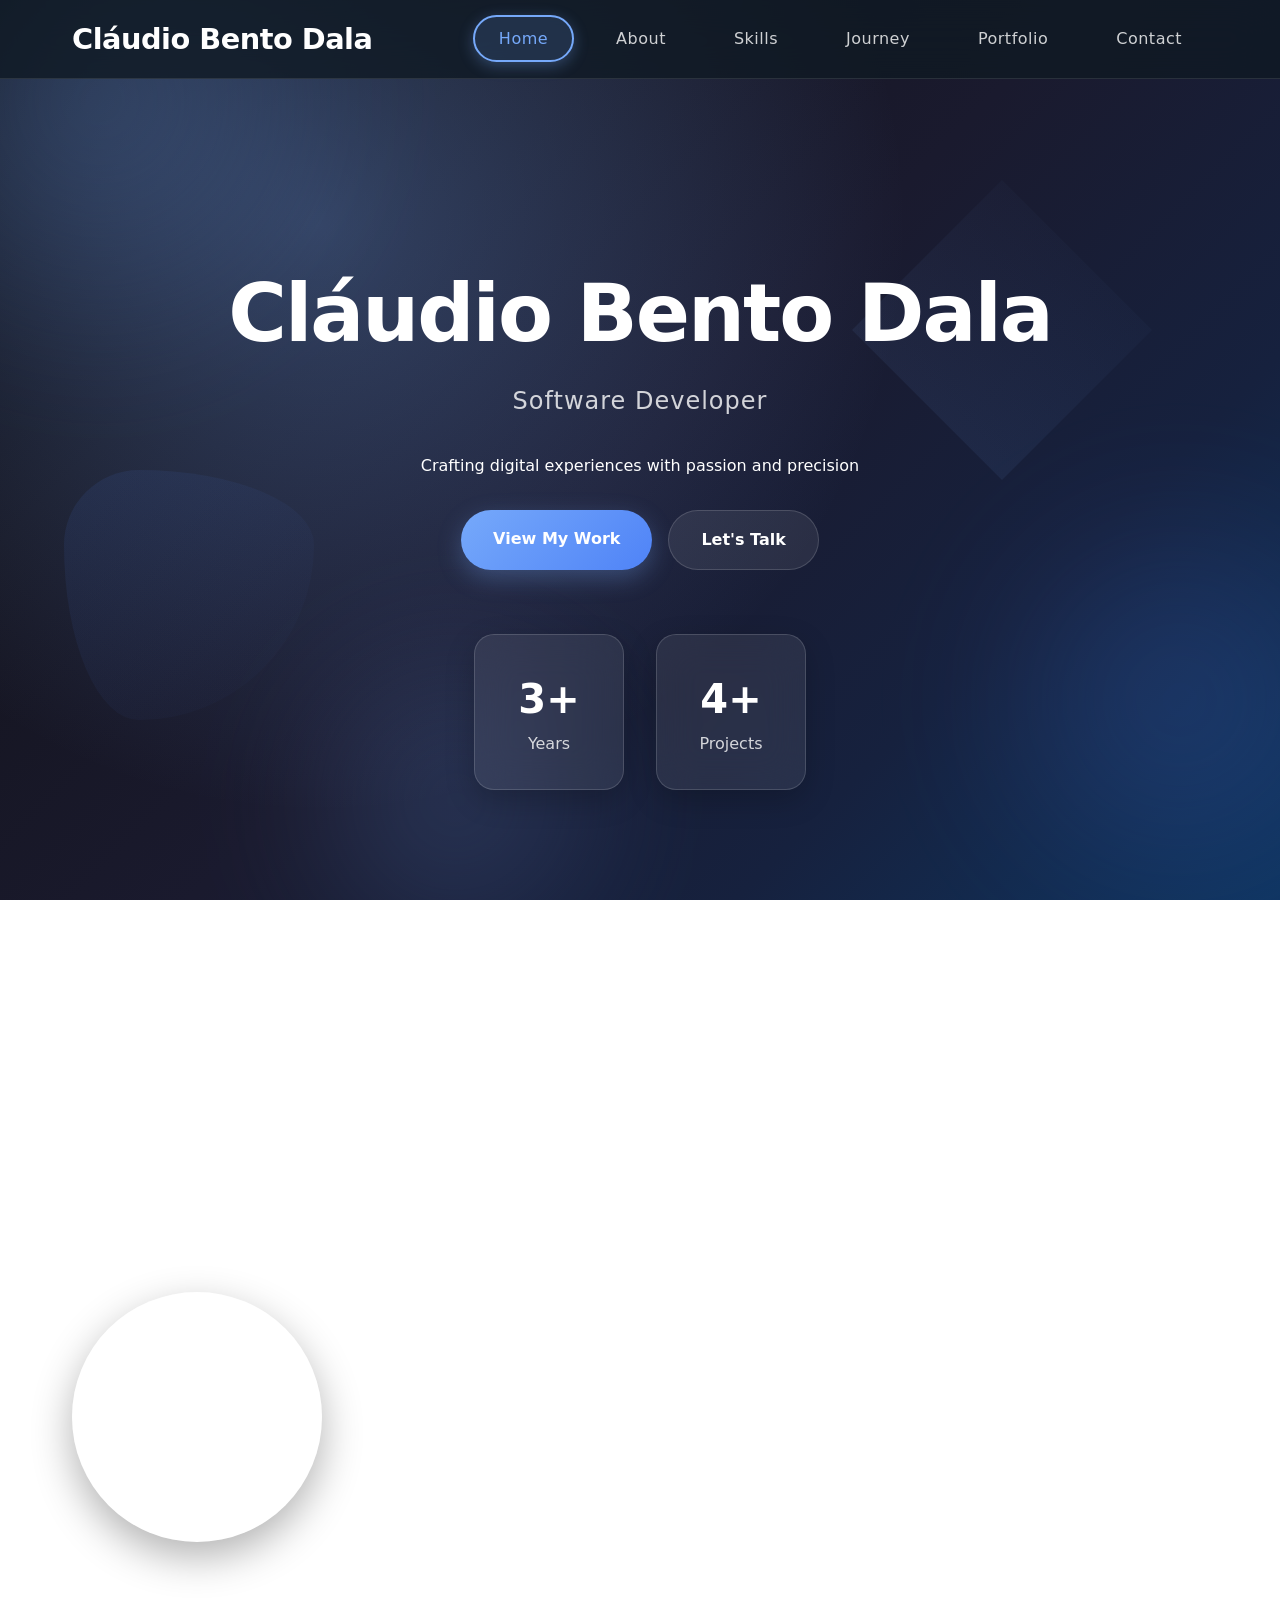
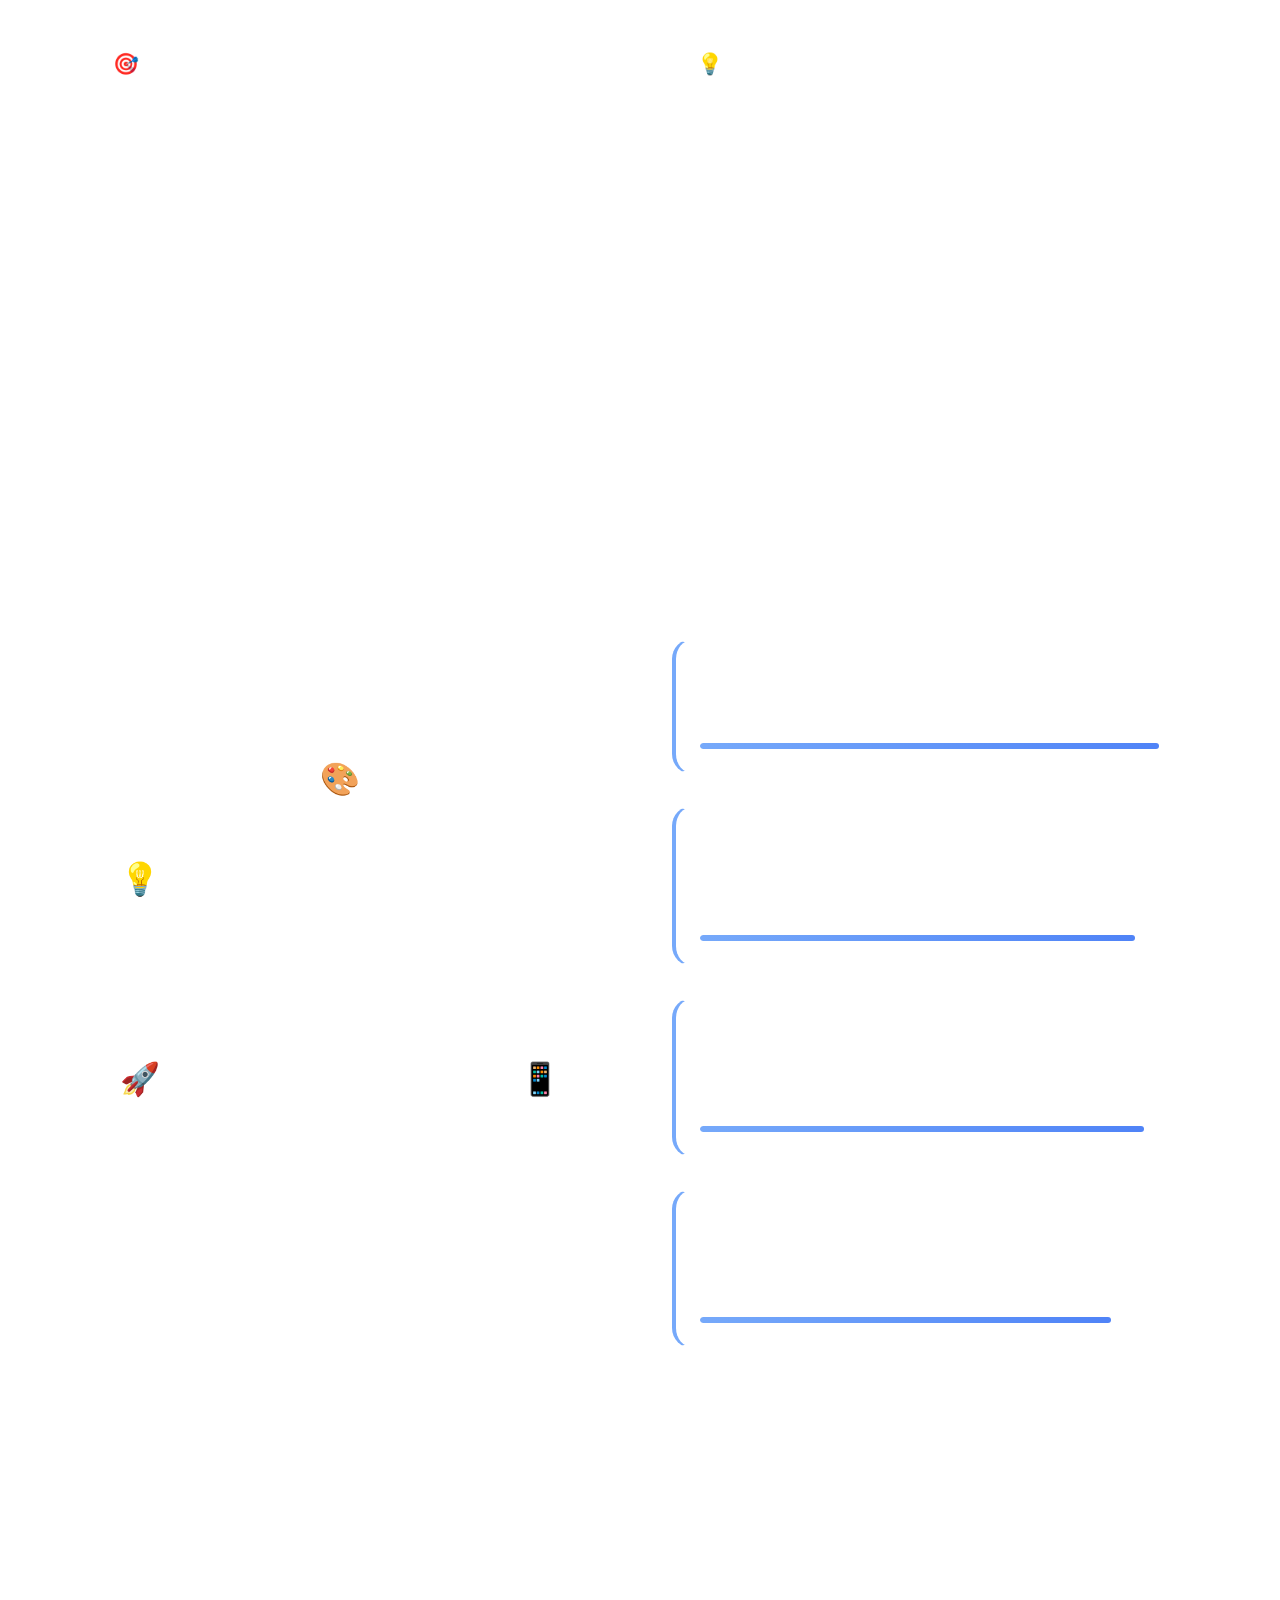
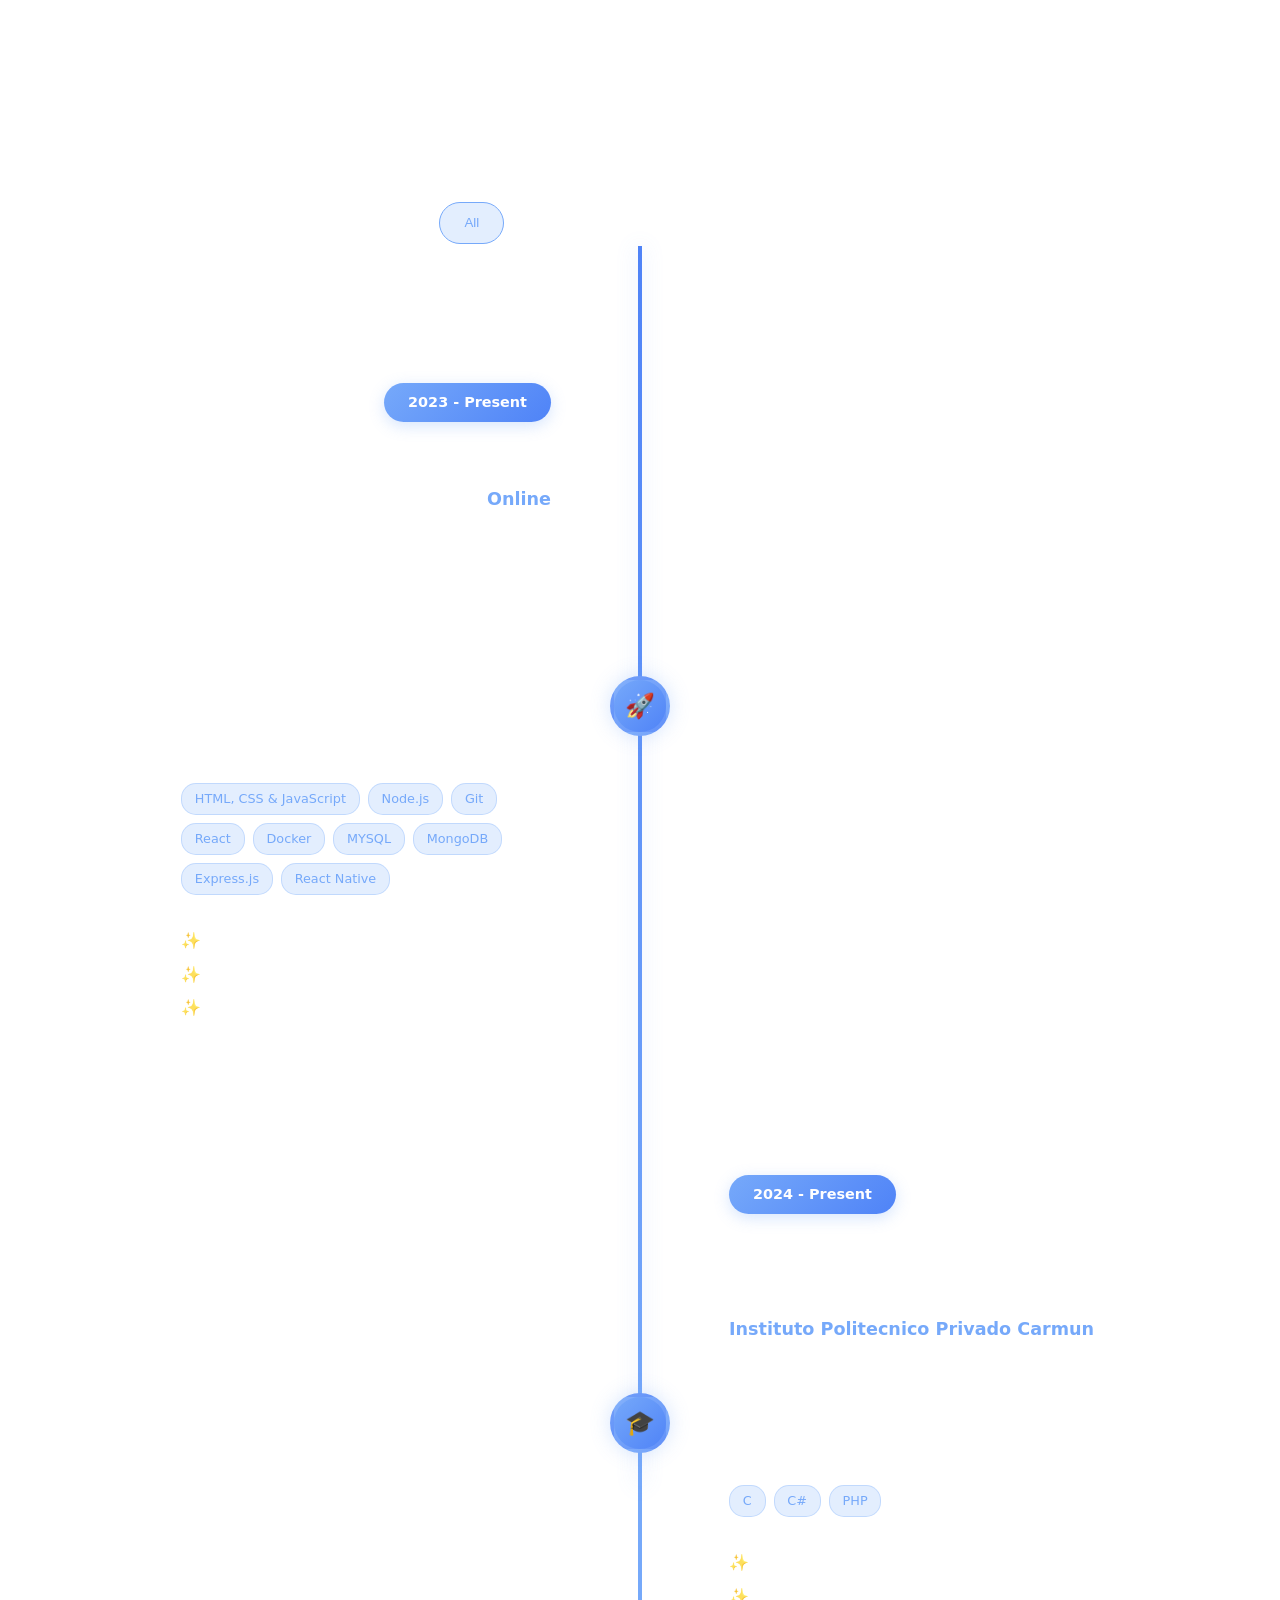
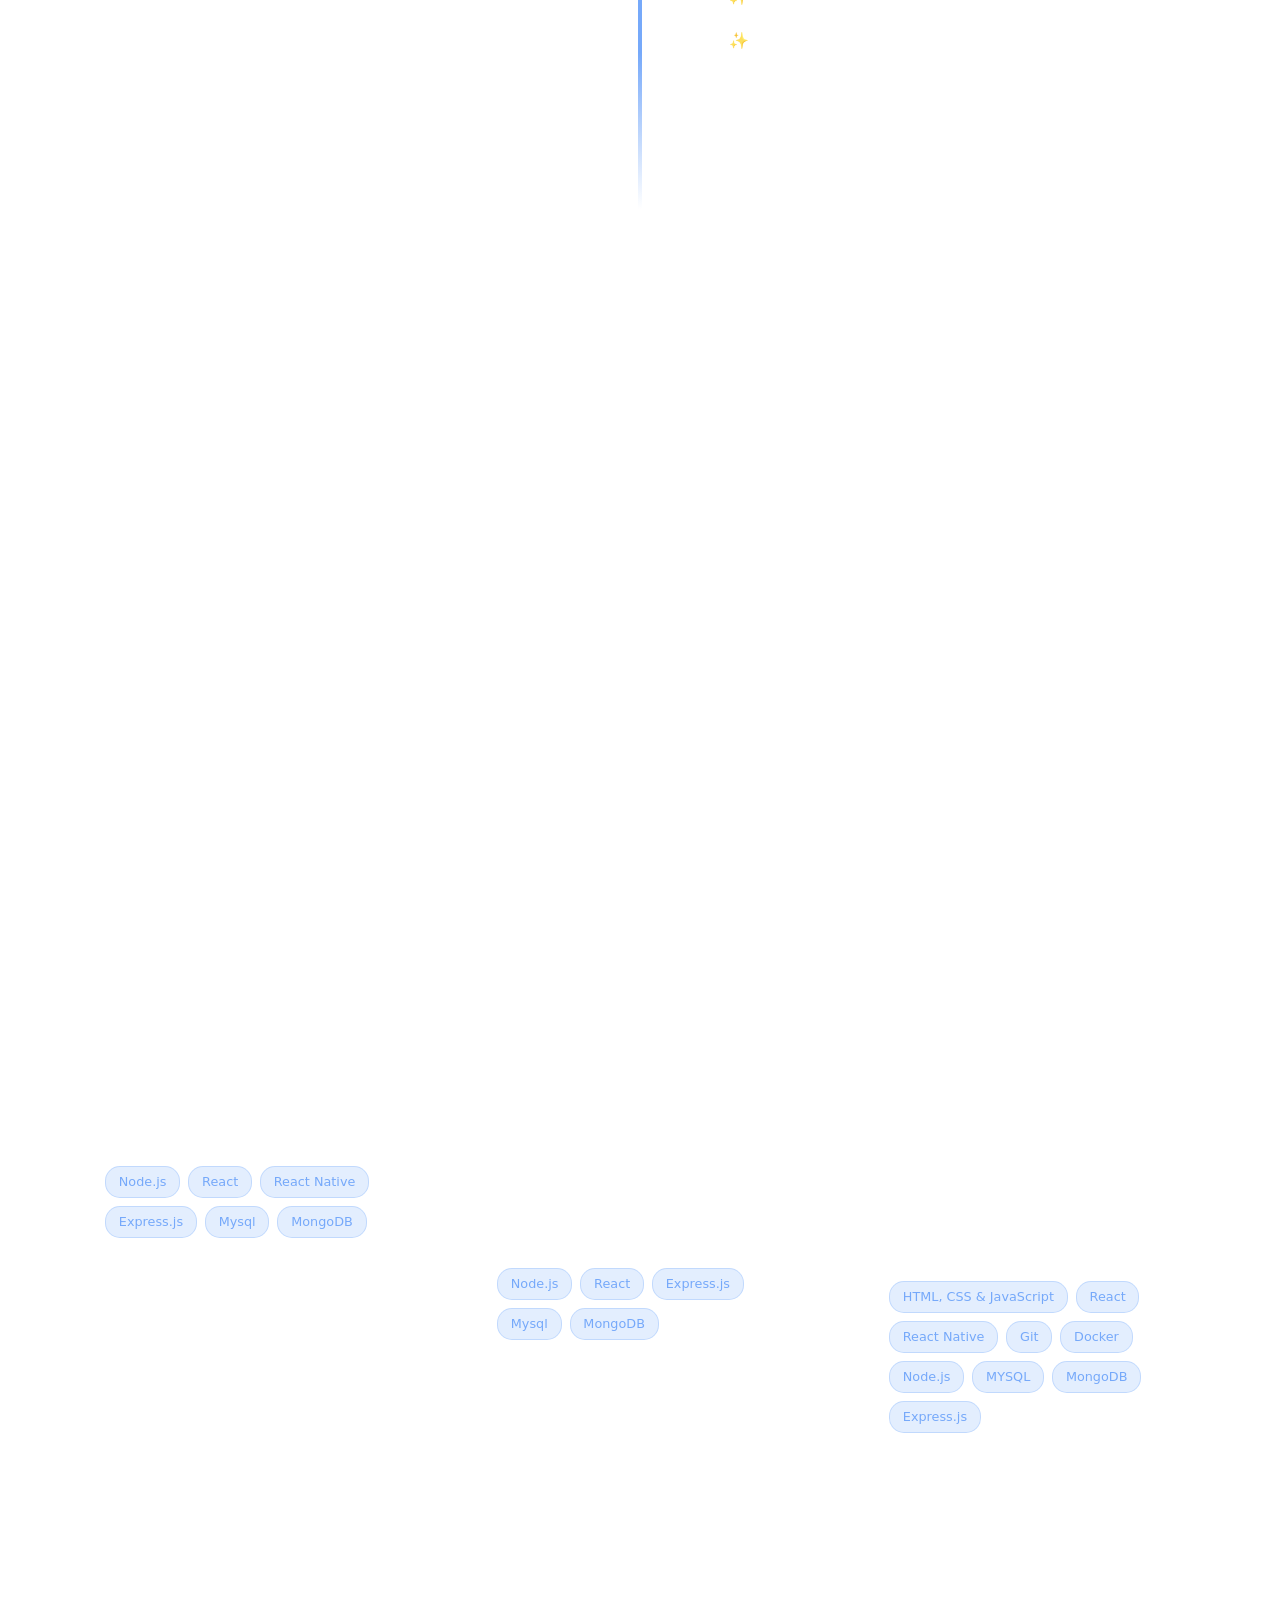
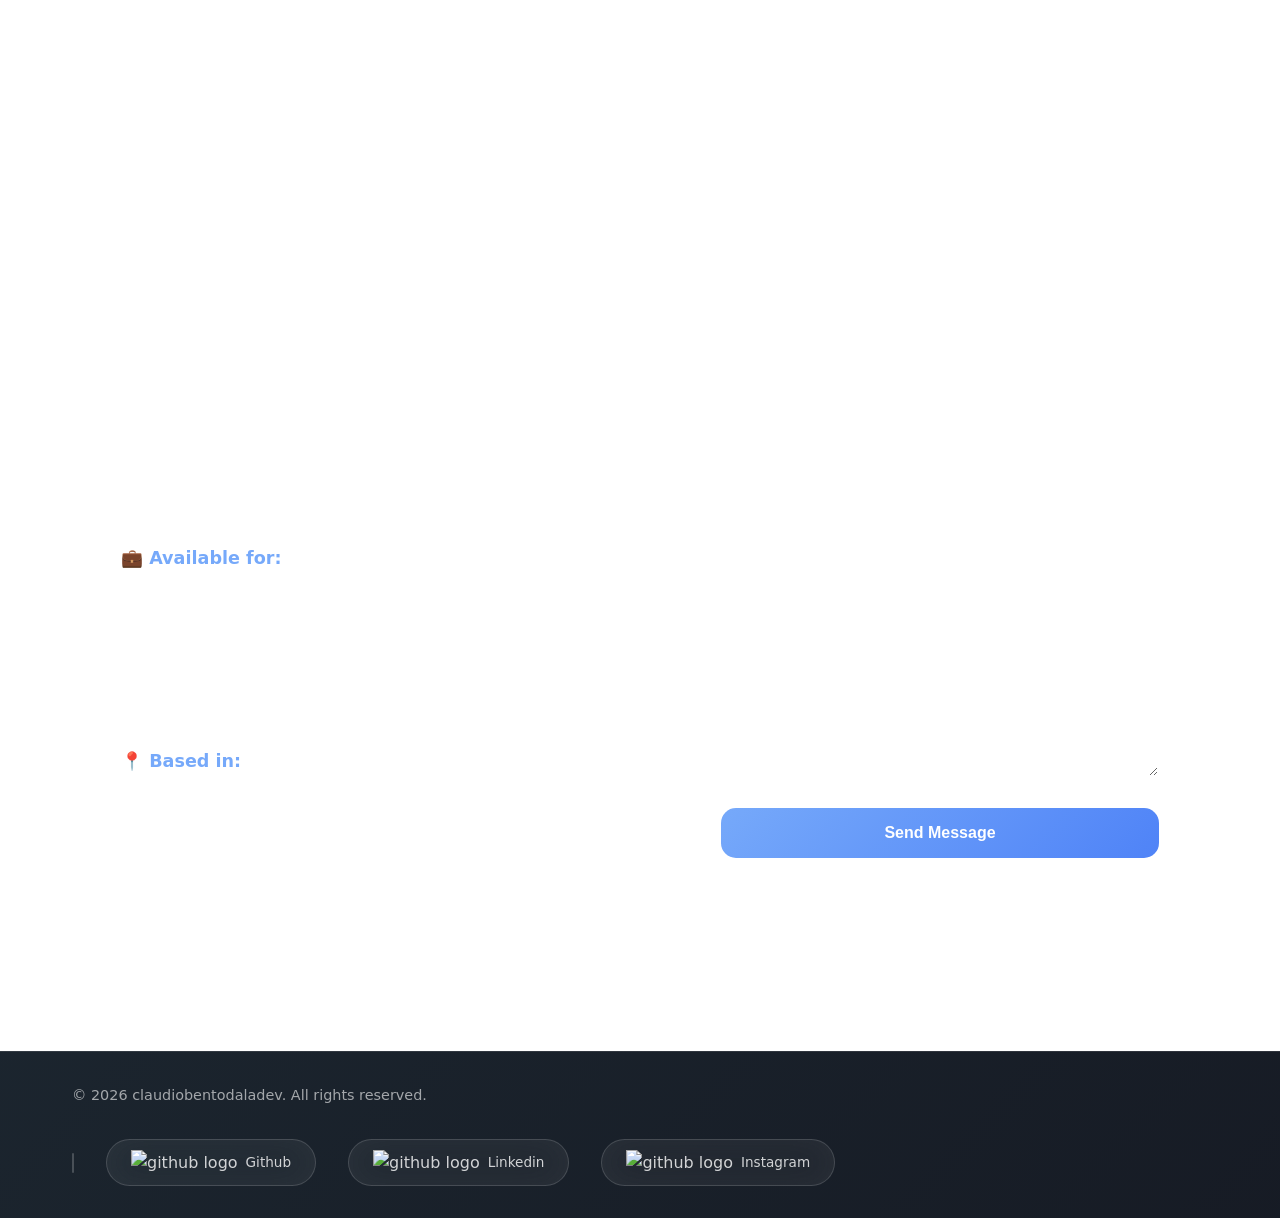
==== commit 9b5b75ba: "Got organized" ====
--- a/index.html
+++ b/index.html
@@ -4,7 +4,8 @@
     <meta charset="UTF-8">
     <meta name="viewport" content="width=device-width, initial-scale=1.0">
     <title>Cláudio Bento Dala - Creative Developer</title>
-    <link rel="stylesheet" href="style.css">
+    <link rel="shortcut icon" href="./images//favicon.ico" type="image/x-icon">
+    <link rel="stylesheet" href="styles/style.css">
 </head>
 <body>
     <nav id="navbar">
@@ -408,6 +409,6 @@
         </div>
     </footer>
 
-    <script src="script.js"></script>
+    <script src="./scripts/script.js"></script>
 </body>
 </html>
--- a/styles/style.css
+++ b/styles/style.css
@@ -0,0 +1,1777 @@
+@charset "utf-8";
+
+* {
+    margin: 0;
+    padding: 0;
+    box-sizing: border-box;
+}
+
+:root {
+    --glass-bg: rgba(255, 255, 255, 0.08);
+    --glass-border: rgba(255, 255, 255, 0.15);
+    --accent-blue: #76a9fa;
+    --accent-blue-dark: #4f83f7;
+    --accent-glow: rgba(118, 169, 250, 0.3);
+    --text-primary: #ffffff;
+    --text-secondary: rgba(255, 255, 255, 0.8);
+    --text-tertiary: rgba(255, 255, 255, 0.6);
+}
+
+body {
+    font-family: 'Segoe UI', system-ui, -apple-system, sans-serif;
+    background: linear-gradient(135deg, #0a0a0f 0%, #151520 25%, #1a1a2e 50%, #16213e 75%, #0f3460 100%);
+    background-attachment: fixed;
+    color: var(--text-primary);
+    overflow-x: hidden;
+    min-height: 100vh;
+    line-height: 1.6;
+}
+
+p a {
+	color: #FFF;
+}
+
+/* Container */
+.container {
+    max-width: 1200px;
+    margin: 0 auto;
+    padding: 0 2rem;
+}
+
+/* Navigation */
+nav {
+    position: fixed;
+    top: 0;
+    width: 100%;
+    z-index: 1000;
+    padding: 1rem 0;
+    transition: all 0.3s ease;
+    background: rgba(15, 25, 35, 0.8);
+    backdrop-filter: blur(20px);
+    -webkit-backdrop-filter: blur(20px);
+    border-bottom: 1px solid rgba(255, 255, 255, 0.1);
+}
+
+nav.scrolled {
+    background: rgba(15, 25, 35, 0.95);
+    box-shadow: 0 4px 30px rgba(0, 0, 0, 0.3);
+}
+
+.nav-container {
+    max-width: 1200px;
+    margin: 0 auto;
+    display: flex;
+    justify-content: space-between;
+    align-items: center;
+    padding: 0 2rem;
+    flex-wrap: wrap;
+    gap: 1rem;
+}
+
+@media (max-width: 1000px) {
+    .nav-container {
+        justify-content: center;
+        flex-direction: column;
+        gap: 1.5rem;
+        padding: 1rem 2rem;
+    }
+    
+    .logo {
+        order: 1;
+    }
+    
+    .nav-links {
+        order: 2;
+        flex-wrap: wrap;
+        justify-content: center;
+    }
+    
+    .mobile-menu-btn {
+        display: none !important;
+    }
+    
+    .hero {
+        padding-top: 240px;
+    }
+}
+
+@media (max-width: 880px) {
+    .hero {
+        padding-top: 160px;
+    }
+}
+
+.logo {
+    display: flex;
+    align-items: center;
+    gap: 0.5rem;
+    text-decoration: none;
+    color: inherit;
+}
+
+.logo-icon {
+    width: 40px;
+    height: 40px;
+    background: linear-gradient(135deg, var(--accent-blue), var(--accent-blue-dark));
+    border-radius: 10px;
+    display: flex;
+    align-items: center;
+    justify-content: center;
+    box-shadow: 0 4px 12px var(--accent-glow);
+    font-size: 1.2rem;
+}
+
+.logo-text {
+    font-size: 1.8rem;
+    font-weight: 700;
+    color: var(--text-primary);
+    letter-spacing: -0.5px;
+}
+
+.nav-links {
+    display: flex;
+    list-style: none;
+    gap: 1rem;
+}
+
+.nav-links a {
+    color: var(--text-secondary);
+    text-decoration: none;
+    padding: 0.75rem 1.5rem;
+    border-radius: 50px;
+    transition: all 0.3s ease;
+    font-weight: 500;
+    letter-spacing: 0.5px;
+    position: relative;
+    border: 2px solid transparent;
+}
+
+.nav-links a::after {
+    content: '';
+    position: absolute;
+    bottom: -5px;
+    left: 50%;
+    width: 0;
+    height: 2px;
+    background: var(--accent-blue);
+    transition: all 0.3s ease;
+    transform: translateX(-50%);
+}
+
+.nav-links a:hover {
+    color: var(--accent-blue);
+    border-color: var(--accent-blue);
+    transform: translateY(-2px);
+    background: rgba(118, 169, 250, 0.1);
+}
+
+.nav-links a:hover::after {
+    width: 60%;
+}
+
+.nav-links a.active {
+    color: var(--accent-blue);
+    background: rgba(118, 169, 250, 0.15);
+    border-color: var(--accent-blue);
+    box-shadow: 0 4px 15px var(--accent-glow);
+}
+
+/* Mobile menu */
+.mobile-menu-btn {
+    display: none;
+    flex-direction: column;
+    cursor: pointer;
+    gap: 4px;
+    padding: 0.5rem;
+}
+
+.mobile-menu-btn span {
+    width: 25px;
+    height: 3px;
+    background: var(--text-primary);
+    border-radius: 2px;
+    transition: all 0.3s ease;
+}
+
+.mobile-menu-btn.active span:nth-child(1) {
+    transform: rotate(45deg) translate(6px, 6px);
+}
+
+.mobile-menu-btn.active span:nth-child(2) {
+    opacity: 0;
+}
+
+.mobile-menu-btn.active span:nth-child(3) {
+    transform: rotate(-45deg) translate(6px, -6px);
+}
+
+.mobile-nav {
+    position: fixed;
+    top: 80px;
+    left: 0;
+    width: 100%;
+    background: rgba(15, 25, 35, 0.95);
+    backdrop-filter: blur(30px);
+    -webkit-backdrop-filter: blur(30px);
+    transform: translateY(-100%);
+    transition: transform 0.3s ease;
+    border-bottom: 1px solid rgba(255, 255, 255, 0.1);
+    opacity: 0;
+    pointer-events: none;
+}
+
+.mobile-nav.active {
+    transform: translateY(0);
+    opacity: 1;
+    pointer-events: auto;
+}
+
+.mobile-nav ul {
+    list-style: none;
+    padding: 2rem;
+    display: flex;
+    flex-direction: column;
+    gap: 1rem;
+}
+
+.mobile-nav a {
+    color: var(--text-secondary);
+    text-decoration: none;
+    padding: 1rem;
+    border-radius: 15px;
+    transition: all 0.3s ease;
+    text-align: center;
+    font-weight: 500;
+    display: block;
+    position: relative;
+    border: 2px solid transparent;
+}
+
+.mobile-nav a:hover {
+    color: var(--accent-blue);
+    background: rgba(118, 169, 250, 0.1);
+    border-color: var(--accent-blue);
+}
+
+.mobile-nav a.active {
+    color: var(--accent-blue);
+    background: rgba(118, 169, 250, 0.15);
+    border-color: var(--accent-blue);
+}
+
+/* Section styling */
+section {
+    padding: 5rem 0;
+    position: relative;
+}
+
+.section-header {
+    text-align: center;
+    margin-top: 4rem;
+    margin-bottom: 4rem;
+}
+
+.section-title {
+    font-size: clamp(2rem, 5vw, 3.5rem);
+    font-weight: 700;
+    margin-bottom: 1rem;
+    color: var(--text-primary);
+    letter-spacing: -1px;
+}
+
+.section-subtitle {
+    font-size: 1.2rem;
+    color: var(--text-secondary);
+    max-width: 600px;
+    margin: 0 auto;
+}
+
+/* Hero section */
+.hero {
+    min-height: 100vh;
+    display: flex;
+    align-items: center;
+    justify-content: center;
+    padding: 160px 2rem 0;
+    position: relative;
+    overflow: hidden;
+}
+
+/* Animated background elements */
+.hero-bg-animation {
+    position: absolute;
+    top: 0;
+    left: 0;
+    right: 0;
+    bottom: 0;
+    overflow: hidden;
+    z-index: 1;
+}
+
+.floating-shape {
+    position: absolute;
+    border-radius: 50%;
+    filter: blur(60px);
+    opacity: 0.6;
+    animation: float 25s infinite ease-in-out;
+}
+
+.shape-1 {
+    width: 600px;
+    height: 600px;
+    background: radial-gradient(circle, rgba(118, 169, 250, 0.4) 0%, transparent 70%);
+    top: -200px;
+    left: -200px;
+    animation-delay: 0s;
+}
+
+.shape-2 {
+    width: 500px;
+    height: 500px;
+    background: radial-gradient(circle, rgba(79, 131, 247, 0.3) 0%, transparent 70%);
+    top: 50%;
+    right: -150px;
+    animation-delay: 7s;
+}
+
+.shape-3 {
+    width: 400px;
+    height: 400px;
+    background: radial-gradient(circle, rgba(118, 169, 250, 0.35) 0%, transparent 70%);
+    bottom: -100px;
+    left: 20%;
+    animation-delay: 14s;
+}
+
+/* Geometric shapes */
+.geo-shape {
+    position: absolute;
+    opacity: 0.1;
+    animation: rotate-float 30s infinite linear;
+}
+
+.geo-1 {
+    width: 300px;
+    height: 300px;
+    top: 20%;
+    right: 10%;
+    background: linear-gradient(45deg, var(--accent-blue) 0%, transparent 100%);
+    clip-path: polygon(50% 0%, 100% 50%, 50% 100%, 0% 50%);
+}
+
+.geo-2 {
+    width: 250px;
+    height: 250px;
+    bottom: 20%;
+    left: 5%;
+    background: linear-gradient(135deg, var(--accent-blue-dark) 0%, transparent 100%);
+    border-radius: 30% 70% 70% 30% / 30% 30% 70% 70%;
+    animation-delay: -10s;
+}
+
+@keyframes float {
+    0%, 100% {
+        transform: translate(0, 0) scale(1) rotate(0deg);
+    }
+    25% {
+        transform: translate(100px, -80px) scale(1.1) rotate(90deg);
+    }
+    50% {
+        transform: translate(-60px, 60px) scale(0.9) rotate(180deg);
+    }
+    75% {
+        transform: translate(80px, 100px) scale(1.05) rotate(270deg);
+    }
+}
+
+@keyframes rotate-float {
+    0% {
+        transform: rotate(0deg) translateY(0);
+    }
+    50% {
+        transform: rotate(180deg) translateY(-50px);
+    }
+    100% {
+        transform: rotate(360deg) translateY(0);
+    }
+}
+
+.particles {
+    position: absolute;
+    top: 0;
+    left: 0;
+    width: 100%;
+    height: 100%;
+    overflow: hidden;
+}
+
+.particle {
+    position: absolute;
+    width: 4px;
+    height: 4px;
+    background: var(--accent-blue);
+    border-radius: 50%;
+    opacity: 0;
+    animation: particle-rise 10s infinite ease-out;
+}
+
+@keyframes particle-rise {
+    0% {
+        opacity: 0;
+        transform: translateY(100vh) scale(0);
+    }
+    10% {
+        opacity: 1;
+    }
+    90% {
+        opacity: 1;
+    }
+    100% {
+        opacity: 0;
+        transform: translateY(-100px) scale(1);
+    }
+}
+
+/* Generate multiple particles */
+.particle:nth-child(1) { left: 10%; animation-delay: 0s; }
+.particle:nth-child(2) { left: 20%; animation-delay: 1s; }
+.particle:nth-child(3) { left: 30%; animation-delay: 2s; }
+.particle:nth-child(4) { left: 40%; animation-delay: 3s; }
+.particle:nth-child(5) { left: 50%; animation-delay: 4s; }
+.particle:nth-child(6) { left: 60%; animation-delay: 5s; }
+.particle:nth-child(7) { left: 70%; animation-delay: 6s; }
+.particle:nth-child(8) { left: 80%; animation-delay: 7s; }
+.particle:nth-child(9) { left: 90%; animation-delay: 8s; }
+.particle:nth-child(10) { left: 95%; animation-delay: 9s; }
+
+.hero::before {
+    content: '';
+    position: absolute;
+    top: 0;
+    left: 0;
+    right: 0;
+    bottom: 0;
+    background: radial-gradient(circle at 25% 25%, var(--accent-glow) 0%, transparent 50%);
+    animation: hero-glow 8s ease-in-out infinite;
+    z-index: 1;
+}
+
+@keyframes hero-glow {
+    0%, 100% { 
+        transform: scale(1) rotate(0deg);
+        opacity: 0.7;
+    }
+    50% { 
+        transform: scale(1.1) rotate(2deg);
+        opacity: 1;
+    }
+}
+
+.hero-content {
+    position: relative;
+    z-index: 2;
+    display: flex;
+    flex-direction: column;
+    align-items: center;
+    text-align: center;
+    max-width: 1000px;
+    margin: 0 auto;
+}
+
+.hero h1 {
+    font-size: clamp(2.5rem, 8vw, 5rem);
+    font-weight: 800;
+    margin-bottom: 1.5rem;
+    color: var(--text-primary);
+    line-height: 1.1;
+    letter-spacing: -2px;
+    animation: slideInUp 1s ease-out;
+}
+
+.hero .subtitle {
+    font-size: 1.5rem;
+    margin-bottom: 2rem;
+    color: var(--text-secondary);
+    font-weight: 300;
+    letter-spacing: 1px;
+    animation: slideInUp 1s ease-out 0.3s both;
+}
+
+.cta-buttons {
+    display: flex;
+    gap: 1rem;
+    flex-wrap: wrap;
+    justify-content: center;
+    margin-top: 2rem;
+    animation: slideInUp 1s ease-out 0.6s both;
+}
+
+.cta-primary, .cta-secondary {
+    padding: 1rem 2rem;
+    border-radius: 50px;
+    text-decoration: none;
+    font-weight: 600;
+    transition: all 0.3s ease;
+    position: relative;
+    overflow: hidden;
+    display: inline-block;
+}
+
+.cta-primary {
+    background: linear-gradient(135deg, var(--accent-blue), var(--accent-blue-dark));
+    color: white;
+    box-shadow: 0 8px 25px var(--accent-glow);
+}
+
+.cta-primary:hover {
+    transform: translateY(-3px);
+    box-shadow: 0 12px 35px var(--accent-glow);
+}
+
+.cta-secondary {
+    background: var(--glass-bg);
+    backdrop-filter: blur(20px);
+    -webkit-backdrop-filter: blur(20px);
+    border: 1px solid var(--glass-border);
+    color: white;
+}
+
+.cta-secondary:hover {
+    background: rgba(255, 255, 255, 0.12);
+    transform: translateY(-3px);
+}
+
+@keyframes slideInUp {
+    from {
+        opacity: 0;
+        transform: translateY(50px);
+    }
+    to {
+        opacity: 1;
+        transform: translateY(0);
+    }
+}
+
+/* Stats */
+.stats-section {
+    display: flex;
+    justify-content: center;
+    gap: 2rem;
+    margin-top: 4rem;
+    flex-wrap: wrap;
+}
+
+.stat-card {
+    background: var(--glass-bg);
+    backdrop-filter: blur(20px);
+    -webkit-backdrop-filter: blur(20px);
+    border: 1px solid var(--glass-border);
+    border-radius: 20px;
+    padding: 2rem;
+    text-align: center;
+    min-width: 150px;
+    box-shadow: 0 10px 30px rgba(0, 0, 0, 0.2);
+    transition: all 0.3s ease;
+}
+
+.stat-card:hover {
+    transform: translateY(-5px);
+    box-shadow: 0 15px 40px rgba(0, 0, 0, 0.3);
+}
+
+.stat-number {
+    font-size: 2.5rem;
+    font-weight: 700;
+    color: var(--text-primary);
+    display: block;
+}
+
+.stat-label {
+    font-size: 1rem;
+    color: var(--text-secondary);
+    margin-top: 0.5rem;
+}
+
+/* About section */
+.about-content {
+    display: flex;
+    flex-direction: column;
+    gap: 3rem;
+    margin-top: 3rem;
+}
+
+.about-intro {
+    display: flex;
+    align-items: center;
+    gap: 3rem;
+    flex-wrap: wrap;
+    justify-content: center;
+}
+
+.about-image {
+    width: 250px;
+    height: 250px;
+    border-radius: 50%;
+    background-image: url('images/about-profile.jpg');
+    background-size: cover;
+    background-position: center;
+    box-shadow: 0 15px 40px rgba(0, 0, 0, 0.3);
+    position: relative;
+    overflow: hidden;
+    flex-shrink: 0;
+    border: 4px solid var(--glass-border);
+}
+
+.about-image::before {
+    content: '';
+    position: absolute;
+    top: 0;
+    left: 0;
+    right: 0;
+    bottom: 0;
+    background: linear-gradient(135deg, rgba(118, 169, 250, 0.2) 0%, transparent 100%);
+    opacity: 0;
+    transition: opacity 0.3s ease;
+}
+
+.about-image:hover::before {
+    opacity: 1;
+}
+
+.about-image::after {
+    content: '';
+    position: absolute;
+    top: -50%;
+    left: -50%;
+    width: 200%;
+    height: 200%;
+    background: conic-gradient(from 0deg, 
+        transparent 0deg,
+        rgba(255,255,255,0.1) 90deg,
+        transparent 180deg,
+        rgba(255,255,255,0.05) 270deg,
+        transparent 360deg);
+    animation: spin 4s linear infinite;
+}
+
+@keyframes spin {
+    0% { transform: rotate(0deg); }
+    100% { transform: rotate(360deg); }
+}
+
+.about-text {
+    flex: 1;
+    min-width: 300px;
+}
+
+.about-text h3 {
+    font-size: 2rem;
+    margin-bottom: 1rem;
+    color: var(--text-primary);
+}
+
+.about-text p {
+    font-size: 1.1rem;
+    color: var(--text-secondary);
+    margin-bottom: 1.5rem;
+}
+
+.about-cards {
+    display: grid;
+    grid-template-columns: repeat(auto-fit, minmax(300px, 1fr));
+    gap: 2rem;
+}
+
+.about-card {
+    background: var(--glass-bg);
+    backdrop-filter: blur(25px);
+    -webkit-backdrop-filter: blur(25px);
+    border: 1px solid var(--glass-border);
+    border-radius: 25px;
+    padding: 2.5rem;
+    transition: all 0.4s ease;
+    position: relative;
+    overflow: hidden;
+}
+
+.about-card::before {
+    content: '';
+    position: absolute;
+    top: 0;
+    left: -100%;
+    width: 100%;
+    height: 100%;
+    background: linear-gradient(90deg, 
+        transparent 0%, 
+        rgba(255,255,255,0.08) 50%, 
+        transparent 100%);
+    transition: left 0.6s ease;
+}
+
+.about-card:hover::before {
+    left: 100%;
+}
+
+.about-card:hover {
+    transform: translateY(-10px);
+    box-shadow: 0 20px 60px rgba(0, 0, 0, 0.3);
+}
+
+.about-card h4 {
+    font-size: 1.3rem;
+    margin-bottom: 1rem;
+    color: var(--text-primary);
+}
+
+.about-card p {
+    color: var(--text-secondary);
+}
+
+/* Skills section */
+.skills-container {
+    position: relative;
+    margin-top: 3rem;
+}
+
+.skills-wrapper {
+    display: grid;
+    grid-template-columns: 1fr 1fr;
+    gap: 4rem;
+    align-items: center;
+}
+
+.skills-visual {
+    position: relative;
+    height: 500px;
+    display: flex;
+    align-items: center;
+    justify-content: center;
+}
+
+.skills-circle {
+    position: relative;
+    width: 400px;
+    height: 400px;
+    animation: rotate-slow 30s linear infinite;
+}
+
+@keyframes rotate-slow {
+    from { transform: rotate(0deg); }
+    to { transform: rotate(360deg); }
+}
+
+.skill-node {
+    position: absolute;
+    width: 124px;
+    height: 124px;
+    background: var(--glass-bg);
+    backdrop-filter: blur(20px);
+    -webkit-backdrop-filter: blur(20px);
+    border: 2px solid var(--glass-border);
+    border-radius: 50%;
+    display: flex;
+    flex-direction: column;
+    align-items: center;
+    justify-content: center;
+    transition: all 0.3s ease;
+    cursor: pointer;
+    animation: counter-rotate 30s linear infinite;
+}
+
+@keyframes counter-rotate {
+    from { transform: rotate(0deg); }
+    to { transform: rotate(-360deg); }
+}
+
+.skill-node:hover {
+    transform: scale(1.2) rotate(0deg);
+    background: rgba(118, 169, 250, 0.2);
+    border-color: var(--accent-blue);
+    box-shadow: 0 0 30px var(--accent-glow);
+    animation-play-state: paused;
+}
+
+.skill-node .skill-icon {
+    font-size: 2rem;
+    margin-bottom: 0.5rem;
+}
+
+.skill-node .skill-name {
+    font-size: 0.8rem;
+    font-weight: 600;
+    text-align: center;
+    color: var(--text-primary);
+}
+
+/* Position skill nodes in a circle with counter-rotation */
+.skill-node:nth-child(1) { 
+    top: 0; 
+    left: 50%; 
+    transform: translateX(-50%) translateY(-50%);
+    animation: counter-rotate-1 30s linear infinite;
+}
+.skill-node:nth-child(2) { 
+    top: 25%; 
+    right: 0; 
+    transform: translateX(50%) translateY(-50%);
+    animation: counter-rotate-2 30s linear infinite;
+}
+.skill-node:nth-child(3) { 
+    top: 75%; 
+    right: 0; 
+    transform: translateX(50%) translateY(-50%);
+    animation: counter-rotate-3 30s linear infinite;
+}
+.skill-node:nth-child(4) { 
+    bottom: 0; 
+    left: 50%; 
+    transform: translateX(-50%) translateY(50%);
+    animation: counter-rotate-4 30s linear infinite;
+}
+.skill-node:nth-child(5) { 
+    top: 75%; 
+    left: 0; 
+    transform: translateX(-50%) translateY(-50%);
+    animation: counter-rotate-5 30s linear infinite;
+}
+.skill-node:nth-child(6) { 
+    top: 25%; 
+    left: 0; 
+    transform: translateX(-50%) translateY(-50%);
+    animation: counter-rotate-6 30s linear infinite;
+}
+
+/* Individual counter-rotation animations to maintain position */
+@keyframes counter-rotate-1 {
+    from { transform: translateX(-50%) translateY(-50%) rotate(0deg); }
+    to { transform: translateX(-50%) translateY(-50%) rotate(-360deg); }
+}
+@keyframes counter-rotate-2 {
+    from { transform: translateX(50%) translateY(-50%) rotate(0deg); }
+    to { transform: translateX(50%) translateY(-50%) rotate(-360deg); }
+}
+@keyframes counter-rotate-3 {
+    from { transform: translateX(50%) translateY(-50%) rotate(0deg); }
+    to { transform: translateX(50%) translateY(-50%) rotate(-360deg); }
+}
+@keyframes counter-rotate-4 {
+    from { transform: translateX(-50%) translateY(50%) rotate(0deg); }
+    to { transform: translateX(-50%) translateY(50%) rotate(-360deg); }
+}
+@keyframes counter-rotate-5 {
+    from { transform: translateX(-50%) translateY(-50%) rotate(0deg); }
+    to { transform: translateX(-50%) translateY(-50%) rotate(-360deg); }
+}
+@keyframes counter-rotate-6 {
+    from { transform: translateX(-50%) translateY(-50%) rotate(0deg); }
+    to { transform: translateX(-50%) translateY(-50%) rotate(-360deg); }
+}
+
+.skills-center {
+    position: absolute;
+    top: 50%;
+    left: 50%;
+    transform: translate(-50%, -50%);
+    width: 150px;
+    height: 150px;
+    background: linear-gradient(135deg, var(--accent-blue), var(--accent-blue-dark));
+    border-radius: 50%;
+    display: flex;
+    align-items: center;
+    justify-content: center;
+    font-size: 3rem;
+    color: white;
+    box-shadow: 0 0 50px var(--accent-glow);
+    z-index: 10;
+}
+
+.skills-list {
+    display: flex;
+    flex-direction: column;
+    gap: 2rem;
+}
+
+.skill-item {
+    background: var(--glass-bg);
+    backdrop-filter: blur(20px);
+    -webkit-backdrop-filter: blur(20px);
+    border: 1px solid var(--glass-border);
+    border-radius: 20px;
+    padding: 1.5rem;
+    transition: all 0.3s ease;
+    border-left: 4px solid var(--accent-blue);
+}
+
+.skill-item:hover {
+    transform: translateX(10px);
+    box-shadow: 0 10px 30px rgba(0, 0, 0, 0.2);
+    background: rgba(118, 169, 250, 0.1);
+}
+
+.skill-item h4 {
+    font-size: 1.2rem;
+    color: var(--text-primary);
+    margin-bottom: 0.5rem;
+}
+
+.skill-item p {
+    color: var(--text-secondary);
+    font-size: 0.95rem;
+}
+
+.skill-progress {
+    margin-top: 1rem;
+    height: 6px;
+    background: rgba(255, 255, 255, 0.1);
+    border-radius: 3px;
+    overflow: hidden;
+}
+
+.skill-progress-bar {
+    height: 100%;
+    background: linear-gradient(90deg, var(--accent-blue), var(--accent-blue-dark));
+    border-radius: 3px;
+    transition: width 1s ease;
+}
+
+/* Timeline section */
+.timeline-container {
+    position: relative;
+    max-width: 1000px;
+    margin: 0 auto;
+    padding: 2rem 0;
+}
+
+.timeline-line {
+    position: absolute;
+    left: 50%;
+    top: 0;
+    bottom: 0;
+    width: 4px;
+    background: linear-gradient(
+        to bottom,
+        transparent 0%,
+        var(--accent-blue) 10%,
+        var(--accent-blue) 90%,
+        transparent 100%
+    );
+    transform: translateX(-50%);
+    z-index: -1;
+}
+
+.timeline-progress {
+    position: absolute;
+    left: 50%;
+    top: 0;
+    width: 4px;
+    background: linear-gradient(to bottom, var(--accent-blue-dark), var(--accent-blue));
+    transform: translateX(-50%);
+    transition: height 0.3s ease;
+    z-index: 0;
+    box-shadow: 0 0 20px var(--accent-glow);
+}
+
+.timeline-item {
+    position: relative;
+    margin: 4rem 0;
+    opacity: 0;
+    transform: translateY(50px);
+    transition: all 0.8s ease;
+}
+
+.timeline-item.visible {
+    opacity: 1;
+    transform: translateY(0);
+}
+
+.timeline-item:nth-child(odd) {
+    text-align: right;
+    padding-right: calc(50% + 3rem);
+}
+
+.timeline-item:nth-child(even) {
+    text-align: left;
+    padding-left: calc(50% + 3rem);
+}
+
+.timeline-node {
+    position: absolute;
+    left: 50%;
+    top: 50%;
+    width: 60px;
+    height: 60px;
+    background: linear-gradient(135deg, var(--accent-blue), var(--accent-blue-dark));
+    border: 4px solid rgba(255, 255, 255, 0.1);
+    border-radius: 50%;
+    transform: translate(-50%, -50%);
+    display: flex;
+    align-items: center;
+    justify-content: center;
+    font-size: 1.5rem;
+    color: white;
+    z-index: 3;
+    cursor: pointer;
+    transition: all 0.3s ease;
+    box-shadow: 0 0 20px var(--accent-glow);
+}
+
+.timeline-node:hover {
+    transform: translate(-50%, -50%) scale(1.2);
+    box-shadow: 0 0 40px var(--accent-glow);
+}
+
+.timeline-node.active {
+    transform: translate(-50%, -50%) scale(1.3);
+    animation: pulse-node 2s infinite;
+}
+
+@keyframes pulse-node {
+    0%, 100% {
+        box-shadow: 0 0 20px var(--accent-glow);
+    }
+    50% {
+        box-shadow: 0 0 40px var(--accent-glow), 0 0 60px var(--accent-glow);
+    }
+}
+
+.timeline-content {
+    background: var(--glass-bg);
+    backdrop-filter: blur(25px);
+    -webkit-backdrop-filter: blur(25px);
+    border: 1px solid var(--glass-border);
+    border-radius: 25px;
+    padding: 2.5rem;
+    position: relative;
+    overflow: hidden;
+    transition: all 0.3s ease;
+    cursor: pointer;
+}
+
+.timeline-content:hover {
+    transform: translateY(-5px);
+    box-shadow: 0 20px 60px rgba(0, 0, 0, 0.3);
+    background: rgba(118, 169, 250, 0.1);
+}
+
+.timeline-content::before {
+    content: '';
+    position: absolute;
+    top: 50%;
+    width: 20px;
+    height: 20px;
+    background: var(--glass-bg);
+    border: 1px solid var(--glass-border);
+    transform: rotate(45deg) translateY(-50%);
+    z-index: -1;
+}
+
+.timeline-item:nth-child(odd) .timeline-content::before {
+    right: -3px;
+}
+
+.timeline-item:nth-child(even) .timeline-content::before {
+    left: -18px;
+}
+
+.timeline-year {
+    display: inline-block;
+    padding: 0.5rem 1.5rem;
+    background: linear-gradient(135deg, var(--accent-blue), var(--accent-blue-dark));
+    color: white;
+    border-radius: 25px;
+    font-size: 0.9rem;
+    font-weight: 600;
+    margin-bottom: 1rem;
+    box-shadow: 0 4px 15px var(--accent-glow);
+}
+
+.timeline-title {
+    font-size: 1.5rem;
+    font-weight: 700;
+    color: var(--text-primary);
+    margin-bottom: 0.5rem;
+}
+
+.timeline-company {
+    font-size: 1.1rem;
+    color: var(--accent-blue);
+    font-weight: 600;
+    margin-bottom: 1rem;
+}
+
+.timeline-description {
+    color: var(--text-secondary);
+    line-height: 1.6;
+    margin-bottom: 1.5rem;
+}
+
+.timeline-skills {
+    display: flex;
+    flex-wrap: wrap;
+    gap: 0.5rem;
+}
+
+.timeline-skill {
+    padding: 0.3rem 0.8rem;
+    background: rgba(118, 169, 250, 0.2);
+    border: 1px solid rgba(118, 169, 250, 0.3);
+    border-radius: 15px;
+    font-size: 0.8rem;
+    color: var(--accent-blue);
+    transition: all 0.3s ease;
+}
+
+.timeline-skill:hover {
+    background: rgba(118, 169, 250, 0.3);
+    transform: translateY(-2px);
+}
+
+.timeline-achievements {
+    margin-top: 1rem;
+    padding-top: 1rem;
+    border-top: 1px solid rgba(255, 255, 255, 0.1);
+}
+
+.timeline-achievement {
+    display: flex;
+    align-items: center;
+    gap: 0.5rem;
+    margin-bottom: 0.5rem;
+    color: var(--text-secondary);
+    font-size: 0.9rem;
+}
+
+.timeline-achievement::before {
+    content: '✨';
+    font-size: 1rem;
+}
+
+/* Timeline controls */
+.timeline-controls {
+    display: flex;
+    justify-content: center;
+    gap: 1rem;
+    margin-top: 3rem;
+    flex-wrap: wrap;
+}
+
+.timeline-filter {
+    padding: 0.8rem 1.5rem;
+    background: var(--glass-bg);
+    backdrop-filter: blur(20px);
+    -webkit-backdrop-filter: blur(20px);
+    border: 1px solid var(--glass-border);
+    border-radius: 25px;
+    color: var(--text-secondary);
+    text-decoration: none;
+    transition: all 0.3s ease;
+    font-weight: 500;
+    cursor: pointer;
+}
+
+.timeline-filter:hover,
+.timeline-filter.active {
+    background: rgba(118, 169, 250, 0.2);
+    border-color: var(--accent-blue);
+    color: var(--accent-blue);
+    transform: translateY(-2px);
+}
+
+/* Mobile timeline adjustments */
+@media (max-width: 768px) {
+    .timeline-line,
+    .timeline-progress {
+        left: 2rem;
+    }
+
+    .timeline-item {
+        padding-left: 5rem !important;
+        padding-right: 1rem !important;
+        text-align: left !important;
+    }
+
+    .timeline-node {
+        left: 2rem !important;
+        width: 50px;
+        height: 50px;
+        font-size: 1.2rem;
+    }
+
+    .timeline-content::before {
+        left: -18px !important;
+        right: auto !important;
+    }
+
+    .timeline-controls {
+        flex-direction: column;
+        align-items: center;
+    }
+
+    .timeline-filter {
+        width: 100%;
+        max-width: 300px;
+        text-align: center;
+    }
+
+    .timeline-container {
+        padding: 2rem 0;
+        min-height: 200px;
+    }
+
+    .timeline-item {
+        margin: 2rem 0;
+        opacity: 1 !important;
+        transform: translateY(0) !important;
+    }
+}
+.portfolio-grid {
+    display: grid;
+    grid-template-columns: repeat(auto-fit, minmax(350px, 1fr));
+    gap: 2.5rem;
+    margin-top: 3rem;
+}
+
+.portfolio-card {
+    background: var(--glass-bg);
+    backdrop-filter: blur(25px);
+    -webkit-backdrop-filter: blur(25px);
+    border: 1px solid var(--glass-border);
+    border-radius: 30px;
+    overflow: hidden;
+    transition: all 0.4s ease;
+    position: relative;
+}
+
+.portfolio-card:hover {
+    transform: translateY(-15px);
+    box-shadow: 0 30px 80px rgba(0, 0, 0, 0.4);
+}
+
+.portfolio-image {
+    height: 250px;
+    position: relative;
+    overflow: hidden;
+    background-size: cover;
+    background-position: center;
+    background-repeat: no-repeat;
+}
+
+.portfolio-image::after {
+    content: '';
+    position: absolute;
+    top: 0;
+    left: 0;
+    width: 100%;
+    height: 100%;
+    background: linear-gradient(to bottom, rgba(0,0,0,0) 0%, rgba(0,0,0,0.7) 100%);
+    opacity: 0;
+    transition: opacity 0.3s ease;
+}
+
+.portfolio-card:hover .portfolio-image::after {
+    opacity: 1;
+}
+
+.portfolio-image::before {
+    content: '';
+    position: absolute;
+    top: 0;
+    left: -100%;
+    width: 100%;
+    height: 100%;
+    background: linear-gradient(45deg, 
+        transparent 30%, 
+        rgba(255,255,255,0.3) 50%, 
+        transparent 70%);
+    transition: left 0.6s ease;
+    z-index: 1;
+}
+
+.portfolio-card:hover .portfolio-image::before {
+    left: 100%;
+}
+
+/* Specific portfolio images */
+.portfolio-image.ecommerce {
+    background-image: url('images/portfolio-ecommerce.jpg');
+}
+
+.portfolio-image.analytics {
+    background-image: url('images/portfolio-analytics.jpg');
+}
+
+.portfolio-image.ideia {
+    background-image: url('images/portfolio-ideia.jpg');
+}
+
+.portfolio-content {
+    padding: 2rem;
+}
+
+.portfolio-title {
+    font-size: 1.5rem;
+    font-weight: 600;
+    margin-bottom: 1rem;
+    color: var(--text-primary);
+}
+
+.portfolio-description {
+    color: var(--text-secondary);
+    margin-bottom: 1.5rem;
+}
+
+.portfolio-tags {
+    display: flex;
+    flex-wrap: wrap;
+    gap: 0.5rem;
+}
+
+.tag {
+    padding: 0.3rem 0.8rem;
+    background: rgba(118, 169, 250, 0.2);
+    border: 1px solid rgba(118, 169, 250, 0.3);
+    border-radius: 15px;
+    font-size: 0.8rem;
+    color: var(--accent-blue);
+}
+
+/* Contact section */
+.contact-content {
+    display: grid;
+    grid-template-columns: 1fr 1fr;
+    gap: 4rem;
+    margin-top: 3rem;
+}
+
+.contact-info {
+    background: var(--glass-bg);
+    backdrop-filter: blur(25px);
+    -webkit-backdrop-filter: blur(25px);
+    border: 1px solid var(--glass-border);
+    border-radius: 30px;
+    padding: 3rem;
+}
+
+.contact-form-container {
+    background: var(--glass-bg);
+    backdrop-filter: blur(25px);
+    -webkit-backdrop-filter: blur(25px);
+    border: 1px solid var(--glass-border);
+    border-radius: 30px;
+    padding: 3rem;
+}
+
+.contact-info h3 {
+    font-size: 1.8rem;
+    margin-bottom: 1.5rem;
+    color: var(--text-primary);
+}
+
+.contact-info p {
+    color: var(--text-secondary);
+    margin-bottom: 2rem;
+}
+
+.contact-details {
+    margin-top: 2rem;
+}
+
+.contact-details h4 {
+    color: var(--accent-blue);
+    margin-bottom: 1rem;
+    font-size: 1.1rem;
+}
+
+.contact-details ul {
+    list-style: none;
+    padding-left: 1rem;
+}
+
+.contact-details li {
+    color: var(--text-secondary);
+    margin-bottom: 0.5rem;
+}
+
+.contact-details p {
+    padding-left: 1rem;
+    color: var(--text-secondary);
+}
+
+.form-group {
+    margin-bottom: 1.5rem;
+}
+
+.form-input, .form-textarea {
+    width: 100%;
+    padding: 1rem 1.5rem;
+    background: rgba(255, 255, 255, 0.05);
+    border: 1px solid rgba(255, 255, 255, 0.1);
+    border-radius: 15px;
+    color: white;
+    font-size: 1rem;
+    transition: all 0.3s ease;
+    backdrop-filter: blur(10px);
+    -webkit-backdrop-filter: blur(10px);
+    font-family: inherit;
+}
+
+.form-input:focus, .form-textarea:focus {
+    outline: none;
+    border-color: var(--accent-blue);
+    box-shadow: 0 0 20px var(--accent-glow);
+    background: rgba(255, 255, 255, 0.08);
+}
+
+.form-input::placeholder, .form-textarea::placeholder {
+    color: rgba(255, 255, 255, 0.5);
+}
+
+.form-textarea {
+    resize: vertical;
+}
+
+.submit-btn {
+    width: 100%;
+    padding: 1rem;
+    background: linear-gradient(135deg, var(--accent-blue), var(--accent-blue-dark));
+    border: none;
+    border-radius: 15px;
+    color: white;
+    font-size: 1rem;
+    font-weight: 600;
+    cursor: pointer;
+    transition: all 0.3s ease;
+}
+
+.submit-btn:hover {
+    transform: translateY(-2px);
+    box-shadow: 0 10px 30px var(--accent-glow);
+}
+
+.submit-btn:disabled {
+    opacity: 0.7;
+    cursor: not-allowed;
+}
+
+/* Footer */
+footer {
+    background: linear-gradient(135deg, 
+        rgba(15, 25, 35, 0.95) 0%,
+        rgba(10, 15, 25, 0.95) 100%);
+    backdrop-filter: blur(20px);
+    -webkit-backdrop-filter: blur(20px);
+    border-top: 1px solid rgba(255, 255, 255, 0.1);
+    padding: 2rem 0;
+    margin-top: 4rem;
+}
+
+.footer-bottom {
+    max-width: 1200px;
+    margin: 0 auto;
+    padding: 0 2rem;
+    display: flex;
+    justify-content: space-between;
+    align-items: center;
+    flex-wrap: wrap;
+    gap: 2rem;
+}
+
+.footer-copyright {
+    color: var(--text-tertiary);
+    font-size: 0.9rem;
+}
+
+.footer-credits {
+    display: flex;
+    align-items: center;
+    gap: 2rem;
+    flex-wrap: wrap;
+    justify-content: center;
+}
+
+.footer-credit-link {
+    display: inline-flex;
+    align-items: center;
+    gap: 0.5rem;
+    padding: 0.6rem 1.5rem;
+    background: var(--glass-bg);
+    backdrop-filter: blur(20px);
+    -webkit-backdrop-filter: blur(20px);
+    border: 1px solid var(--glass-border);
+    color: var(--text-secondary);
+    text-decoration: none;
+    border-radius: 25px;
+    font-size: 0.85rem;
+    font-weight: 500;
+    transition: all 0.3s ease;
+    position: relative;
+    overflow: hidden;
+}
+
+.footer-credit-link:hover {
+    transform: translateY(-2px);
+    background: rgba(118, 169, 250, 0.15);
+    border-color: var(--accent-blue);
+    color: var(--accent-blue);
+    box-shadow: 0 6px 25px var(--accent-glow);
+}
+
+.footer-credit-link.tooplate {
+    background: linear-gradient(135deg, var(--accent-blue), var(--accent-blue-dark));
+    border-color: transparent;
+    color: white;
+    box-shadow: 0 4px 15px var(--accent-glow);
+}
+
+.footer-credit-link.tooplate::before {
+    content: '';
+    position: absolute;
+    top: 0;
+    left: -100%;
+    width: 100%;
+    height: 100%;
+    background: linear-gradient(90deg, 
+        transparent 0%, 
+        rgba(255,255,255,0.2) 50%, 
+        transparent 100%);
+    transition: left 0.6s ease;
+}
+
+.footer-credit-link.tooplate:hover::before {
+    left: 100%;
+}
+
+.footer-credit-link.tooplate:hover {
+    transform: translateY(-2px) scale(1.05);
+    box-shadow: 0 8px 30px var(--accent-glow);
+}
+
+.footer-credit-icon {
+    font-size: 1rem;
+    transition: transform 0.3s ease;
+}
+
+.footer-credit-link:hover .footer-credit-icon {
+    transform: scale(1.2) rotate(5deg);
+}
+
+.footer-divider {
+    width: 2px;
+    height: 20px;
+    background: rgba(255, 255, 255, 0.2);
+    border-radius: 1px;
+}
+
+/* Responsive design */
+@media (max-width: 1024px) {
+    .contact-content {
+        grid-template-columns: 1fr;
+        gap: 2rem;
+    }
+
+    .footer-bottom {
+        flex-direction: column;
+        gap: 1.5rem;
+        text-align: center;
+    }
+
+    .footer-credits {
+        justify-content: center;
+    }
+
+    .about-intro {
+        flex-direction: column;
+        text-align: center;
+    }
+}
+
+@media (max-width: 768px) {
+    .nav-container {
+        flex-direction: row;
+        justify-content: space-between;
+    }
+    
+    .logo {
+        order: 1;
+    }
+    
+    .mobile-menu-btn {
+        order: 2;
+    }
+    
+    .nav-links {
+        display: none;
+    }
+
+    .mobile-menu-btn {
+        display: flex !important;
+    }
+
+    .hero {
+        padding-top: 200px;
+    }
+
+    .hero {
+        padding-top: 150px;
+    }
+
+    .hero h1 {
+        font-size: clamp(2rem, 7vw, 3.5rem);
+    }
+
+    .hero .subtitle {
+        font-size: 1.2rem;
+    }
+
+    .cta-buttons {
+        width: 100%;
+    }
+
+    .cta-primary, .cta-secondary {
+        width: 100%;
+        text-align: center;
+    }
+
+    .stats-section {
+        flex-direction: column;
+        align-items: center;
+        width: 100%;
+    }
+
+    .stat-card {
+        width: 100%;
+        max-width: 300px;
+    }
+
+    .about-cards {
+        grid-template-columns: 1fr;
+    }
+
+    .skills-wrapper {
+        grid-template-columns: 1fr;
+        gap: 3rem;
+    }
+
+    .skills-visual {
+        height: 400px;
+        margin: 0 auto;
+    }
+
+    .skills-circle {
+        width: 300px;
+        height: 300px;
+    }
+
+    .skill-node {
+        width: 104px;
+        height: 104px;
+    }
+
+    .skill-node .skill-icon {
+        font-size: 1.5rem;
+    }
+
+    .skill-node .skill-name {
+        font-size: 0.7rem;
+    }
+
+    .skills-center {
+        width: 120px;
+        height: 120px;
+        font-size: 2.5rem;
+    }
+
+    .portfolio-grid {
+        grid-template-columns: 1fr;
+    }
+
+    .contact-info,
+    .contact-form-container {
+        padding: 2rem;
+    }
+
+    .footer-bottom {
+        flex-direction: column;
+        text-align: center;
+        gap: 3rem;
+    }
+
+    .footer-credits {
+        flex-direction: column;
+        align-items: center;
+    }
+
+    .footer-divider {
+        display: none;
+    }
+}
+
+@media (max-width: 480px) {
+    .container {
+        padding: 0 1rem;
+    }
+
+    .nav-container {
+        padding: 0 1rem;
+    }
+
+    .hero h1 {
+        font-size: 2rem;
+    }
+
+    .section-title {
+        font-size: 1.8rem;
+    }
+
+    .portfolio-grid {
+        grid-template-columns: 1fr;
+        gap: 1.5rem;
+    }
+
+    .portfolio-card {
+        border-radius: 20px;
+    }
+
+    .contact-info,
+    .contact-form-container {
+        padding: 1.5rem;
+        border-radius: 20px;
+    }
+
+    .about-image {
+        width: 200px;
+        height: 200px;
+    }
+}
+
+/* Scroll animations */
+.fade-in {
+    opacity: 0;
+    transform: translateY(50px);
+    transition: all 0.8s ease;
+}
+
+.fade-in.visible {
+    opacity: 1;
+    transform: translateY(0);
+}
+
+/* Accessibility improvements */
+@media (prefers-reduced-motion: reduce) {
+    *, *::before, *::after {
+        animation-duration: 0.01ms !important;
+        animation-iteration-count: 1 !important;
+        transition-duration: 0.01ms !important;
+    }
+}
+
+/* Focus states for accessibility */
+.nav-links a:focus,
+.cta-primary:focus,
+.cta-secondary:focus,
+.form-input:focus,
+.form-textarea:focus,
+.submit-btn:focus {
+    outline: 2px solid var(--accent-blue);
+    outline-offset: 2px;
+}
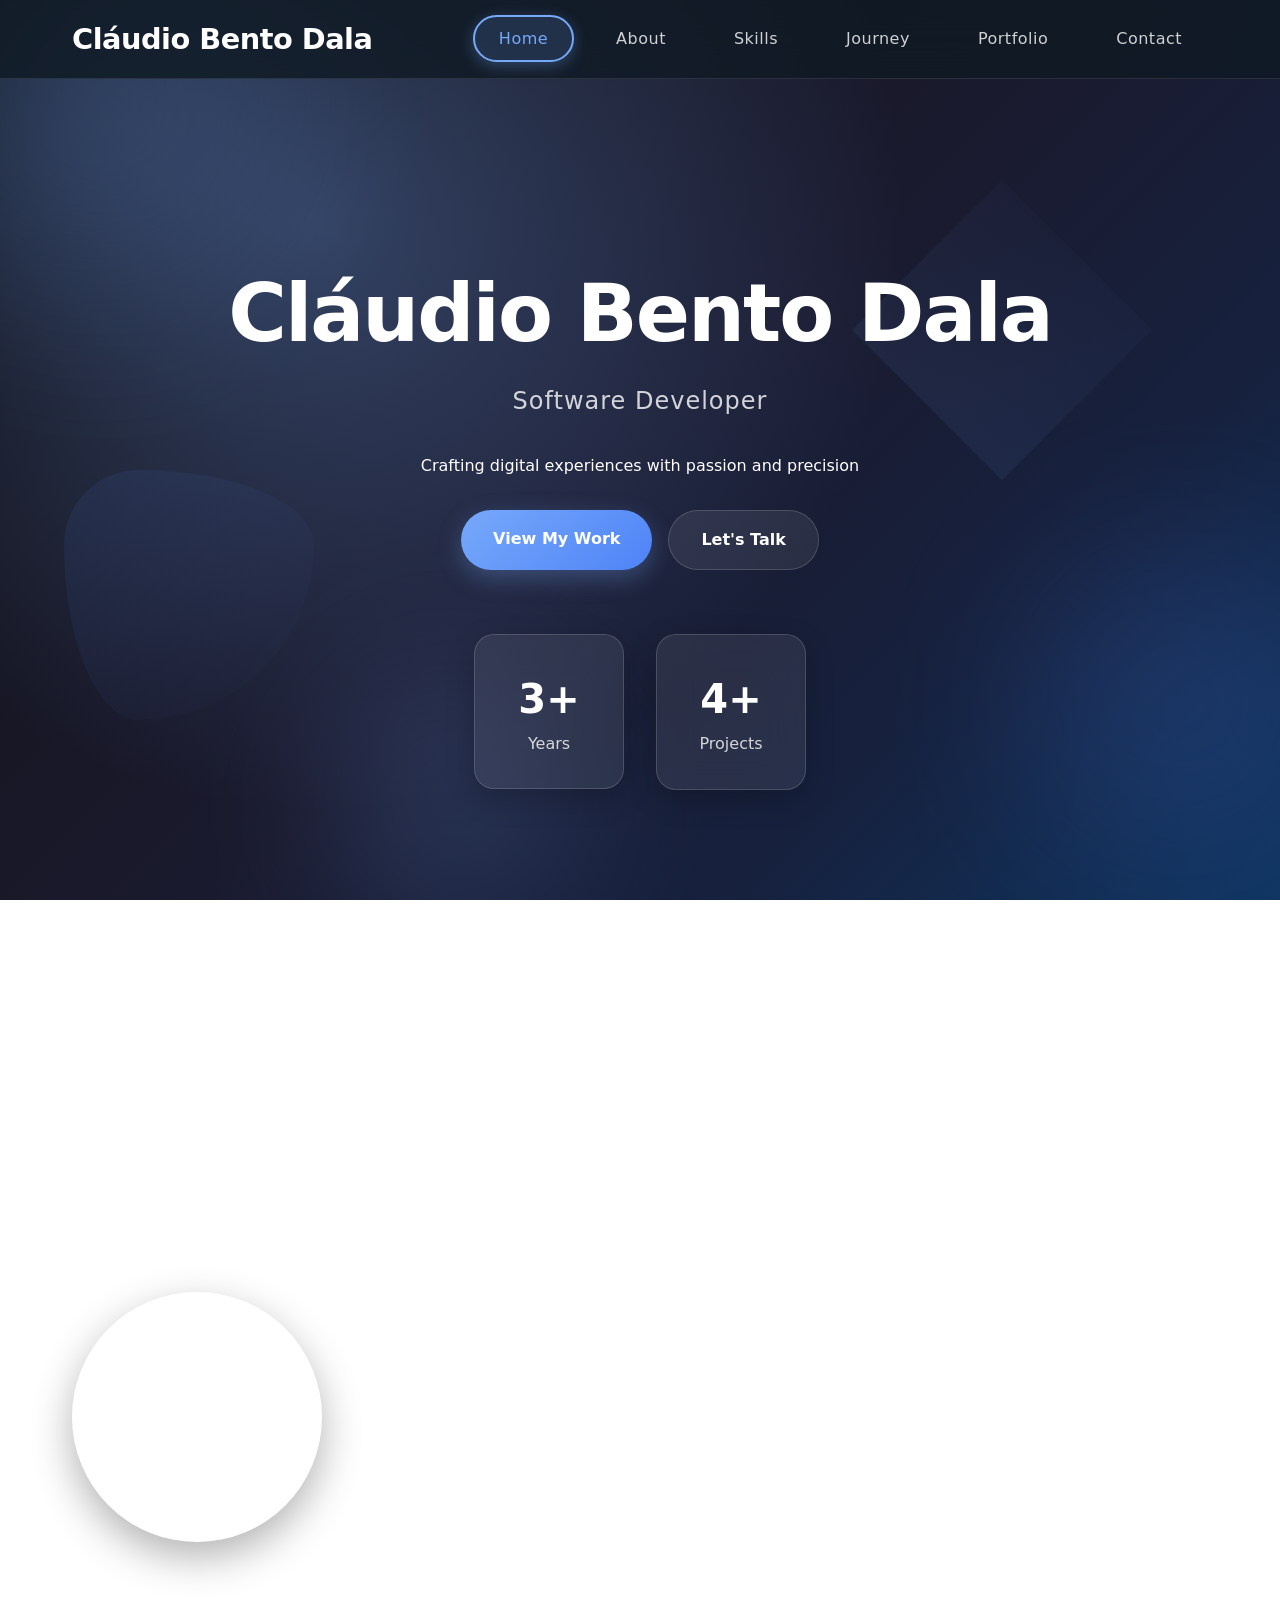
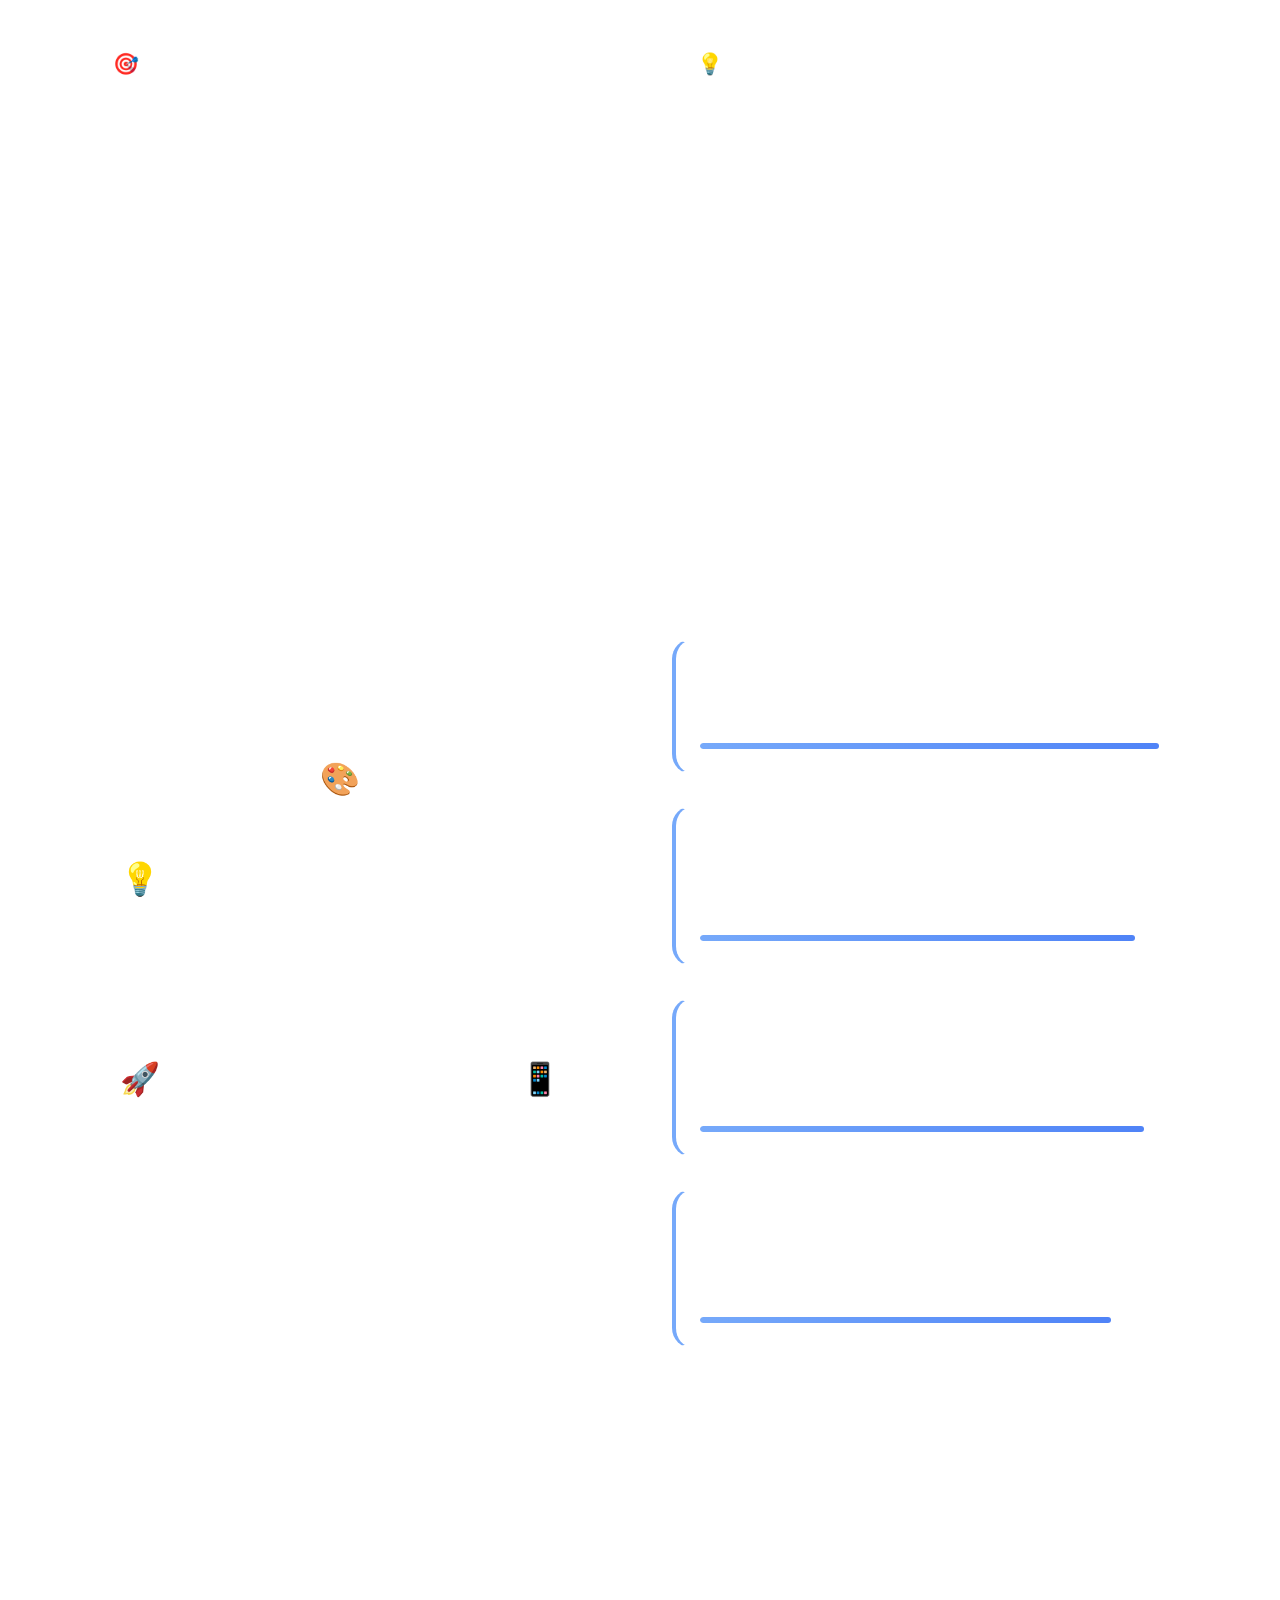
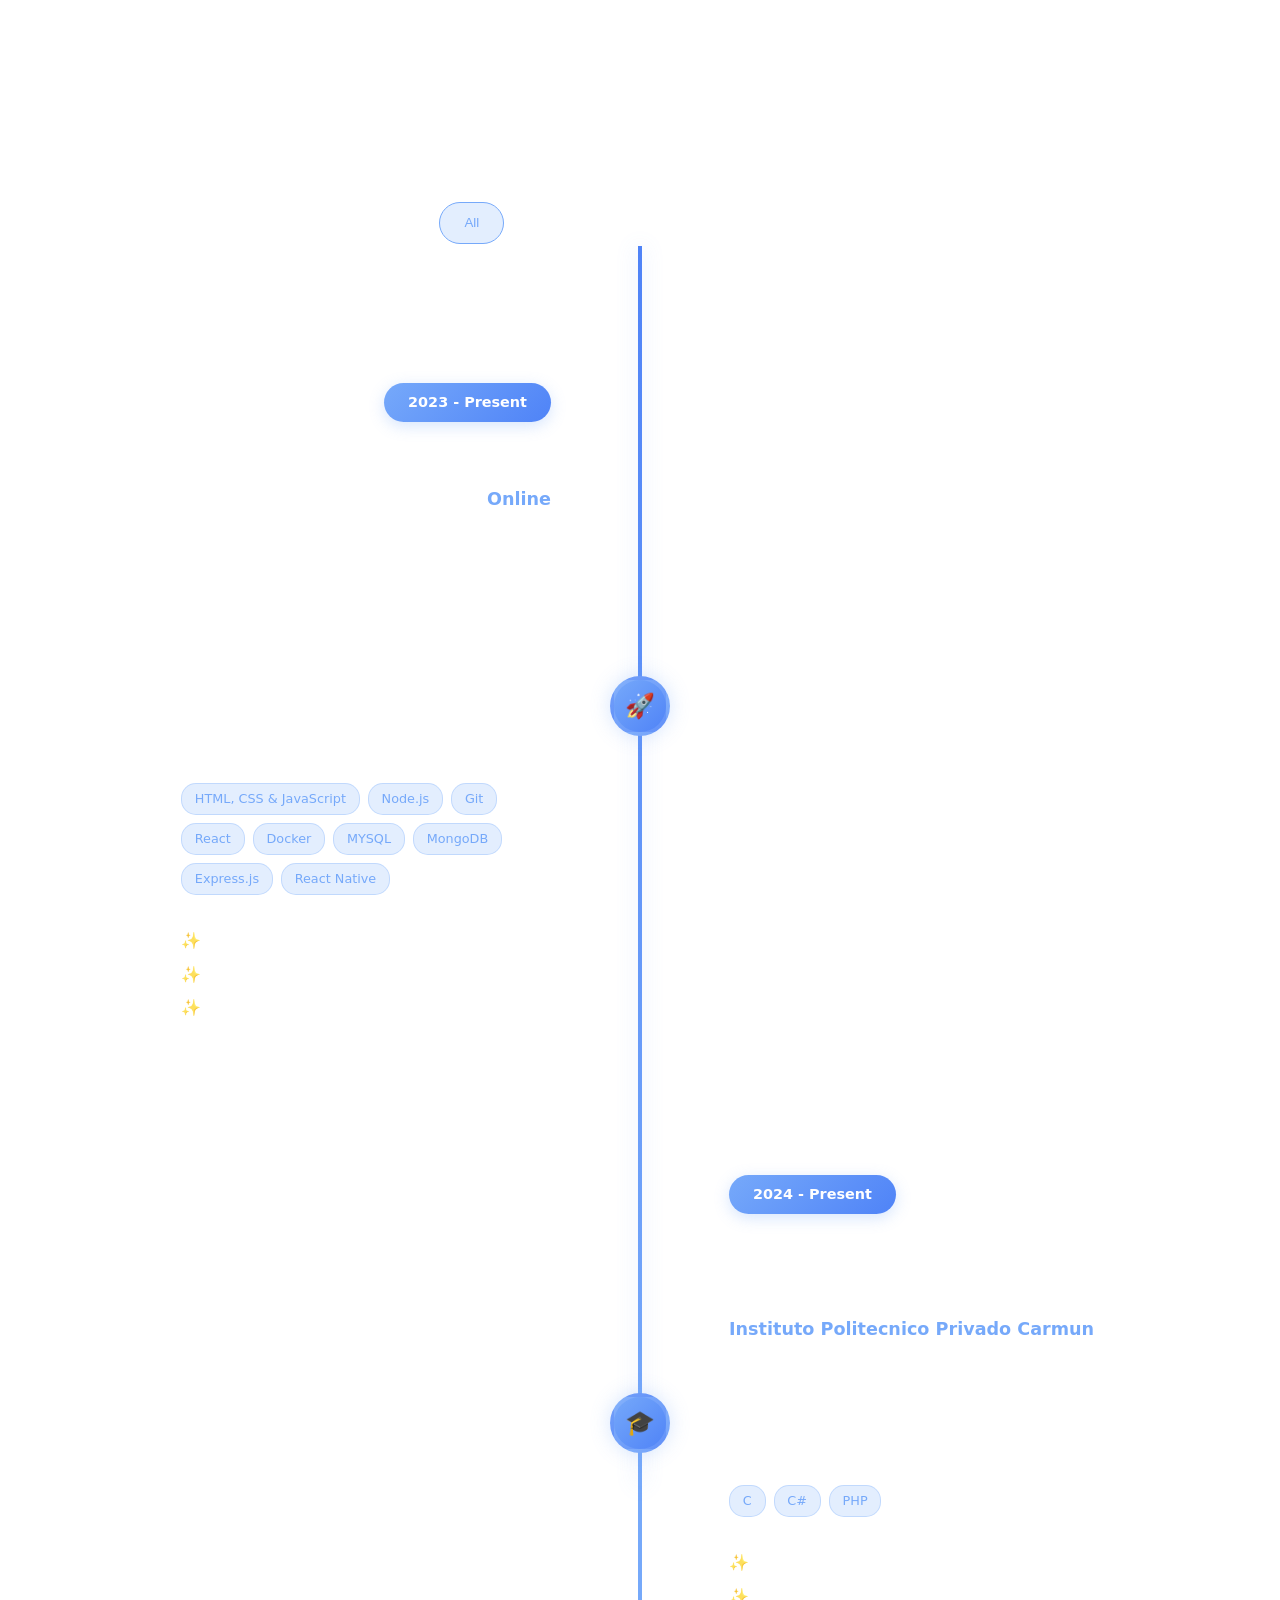
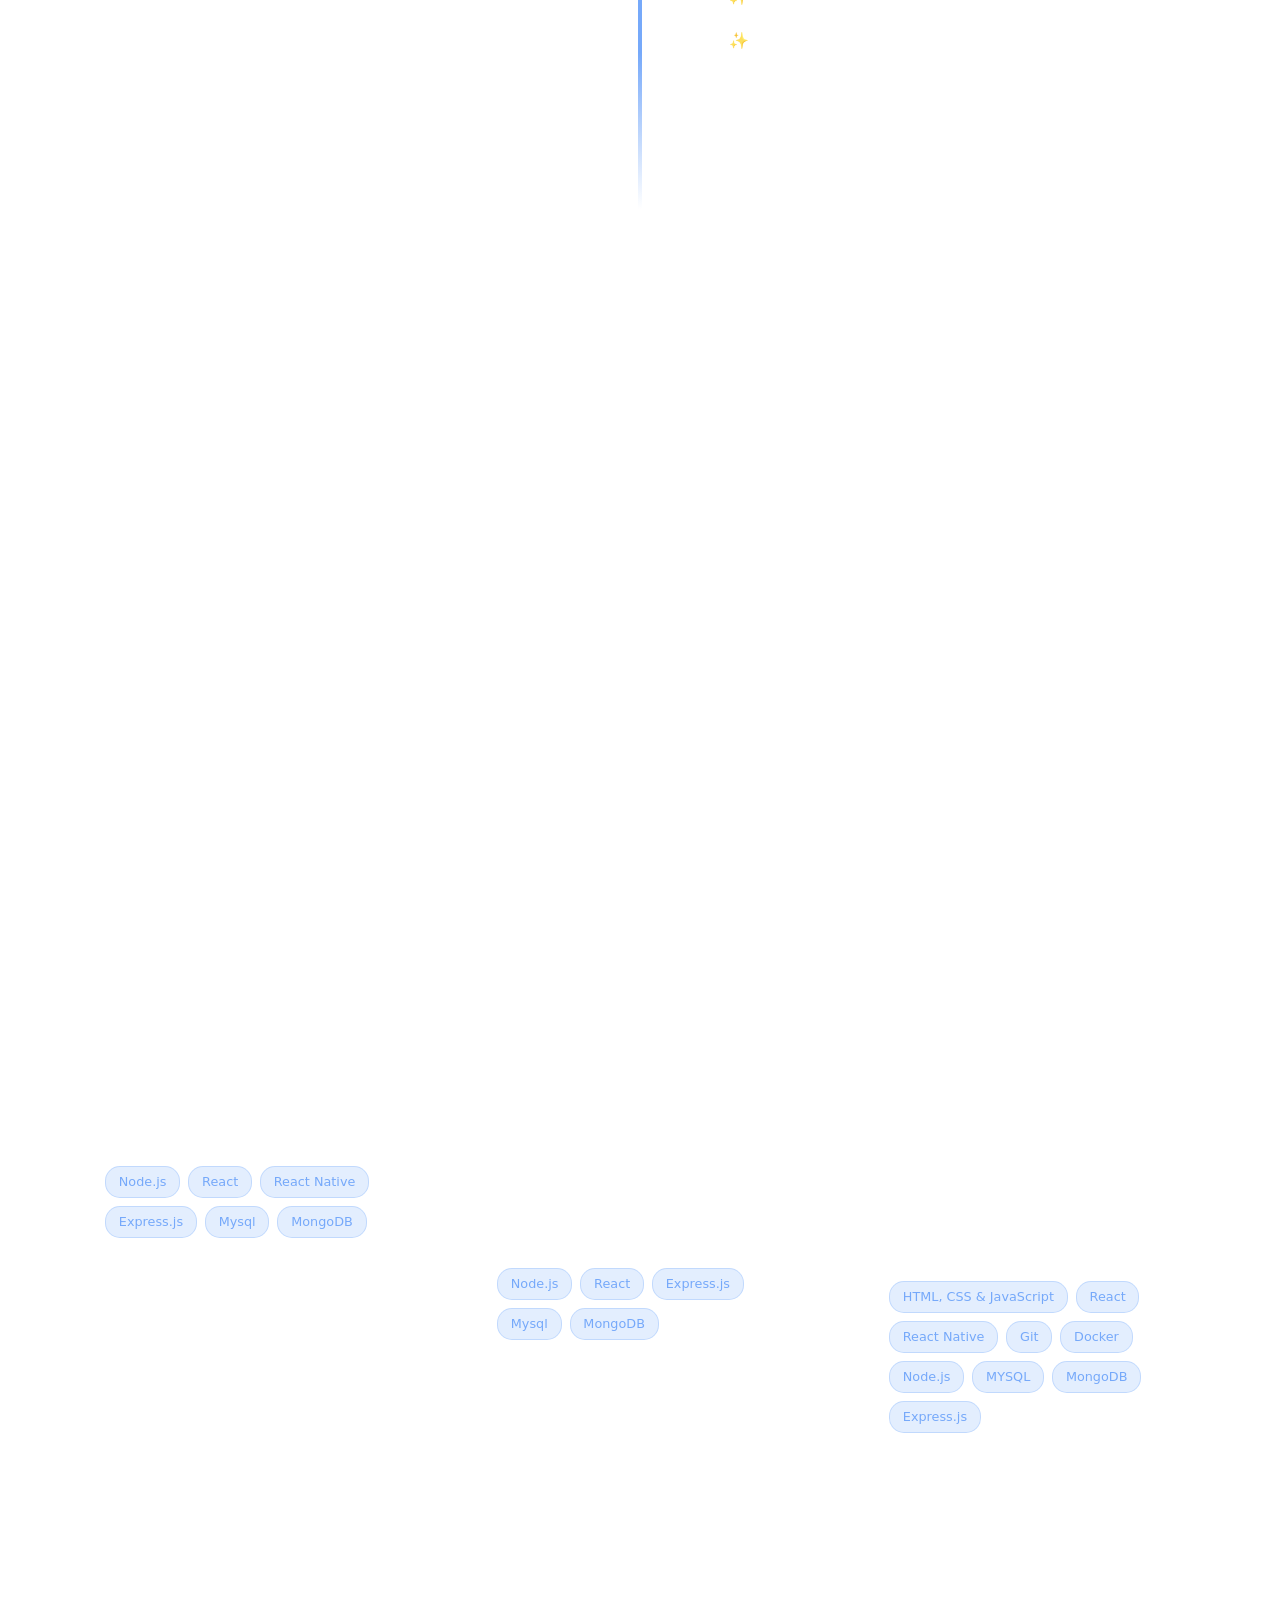
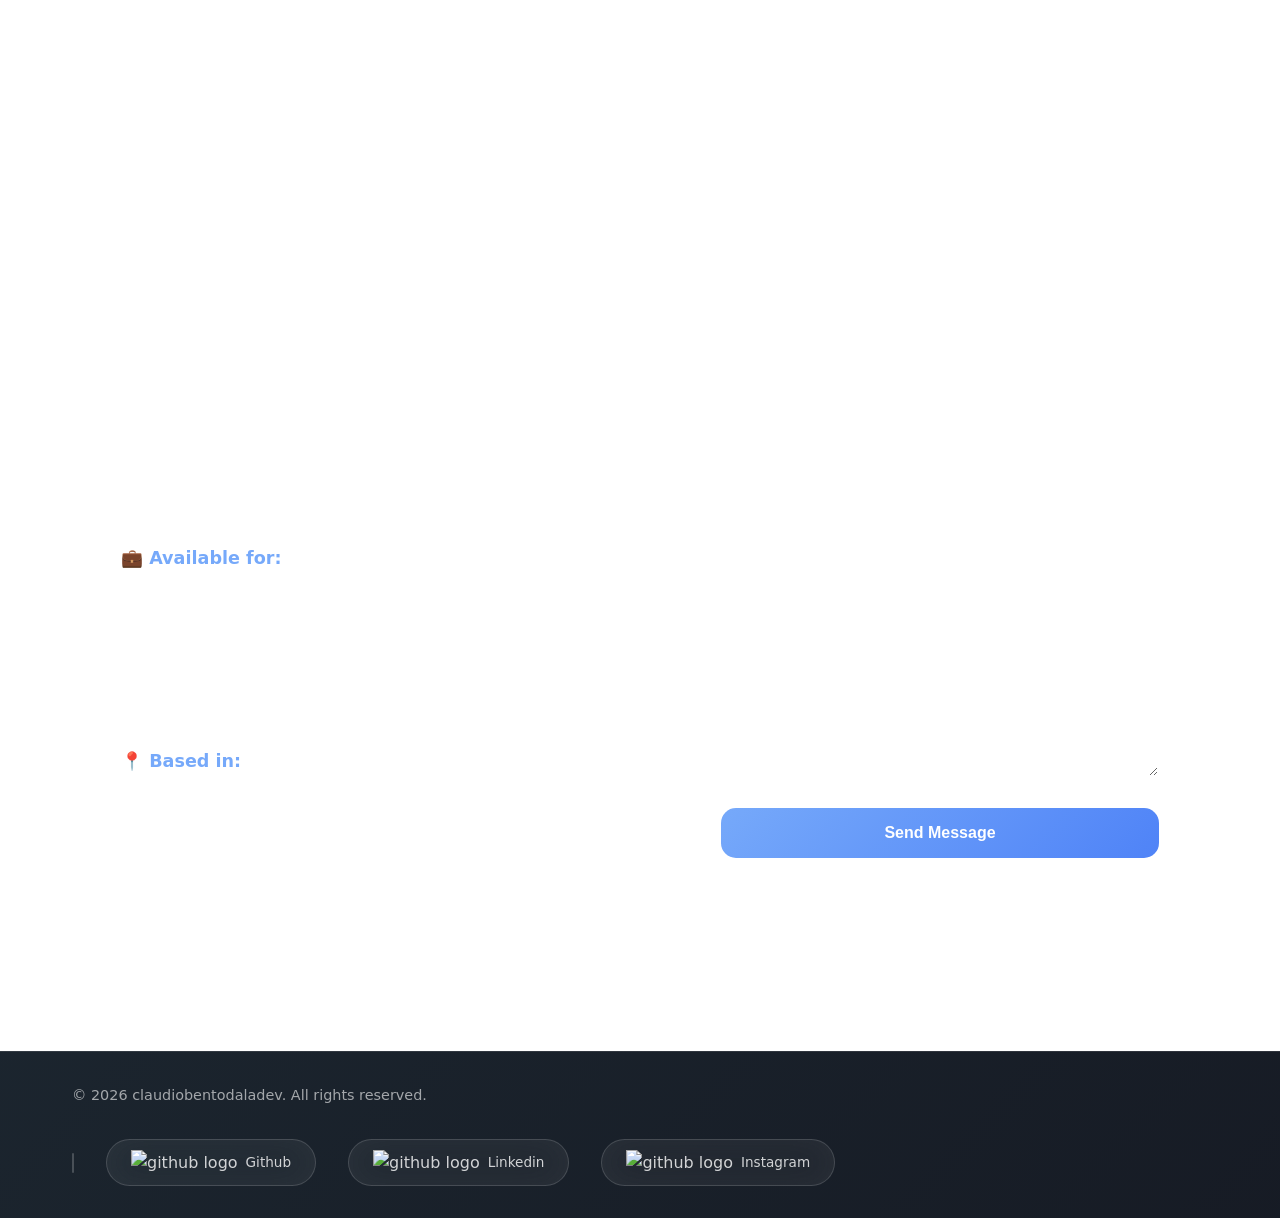
==== commit e138050e: "Number of year by current year" ====
--- a/index.html
+++ b/index.html
@@ -70,7 +70,7 @@
             
             <div class="stats-section">
                 <div class="stat-card">
-                    <span class="stat-number">3+</span>
+                    <span class="stat-number" id="number-year-carrer">n+</span>
                     <span class="stat-label">Years</span>
                 </div>
                 <div class="stat-card">
@@ -93,7 +93,7 @@
                     <div class="about-image"></div>
                     <div class="about-text">
                         <h3>My Journey</h3>
-                        <p>I'm a passionate creative developer with over 3 years of experience in crafting beautiful, functional websites and applications. My expertise spans across modern web technologies, user experience design, and creative problem-solving.</p>
+                        <p>I'm a passionate creative developer with over years of experience in crafting beautiful, functional websites and applications. My expertise spans across modern web technologies, user experience design, and creative problem-solving.</p>
                         <p>I believe in the power of clean code, intuitive design, and seamless user experiences. When I'm not coding, you can find me exploring new technologies, contributing to open-source projects, or capturing moments through photography.</p>
                     </div>
                 </div>
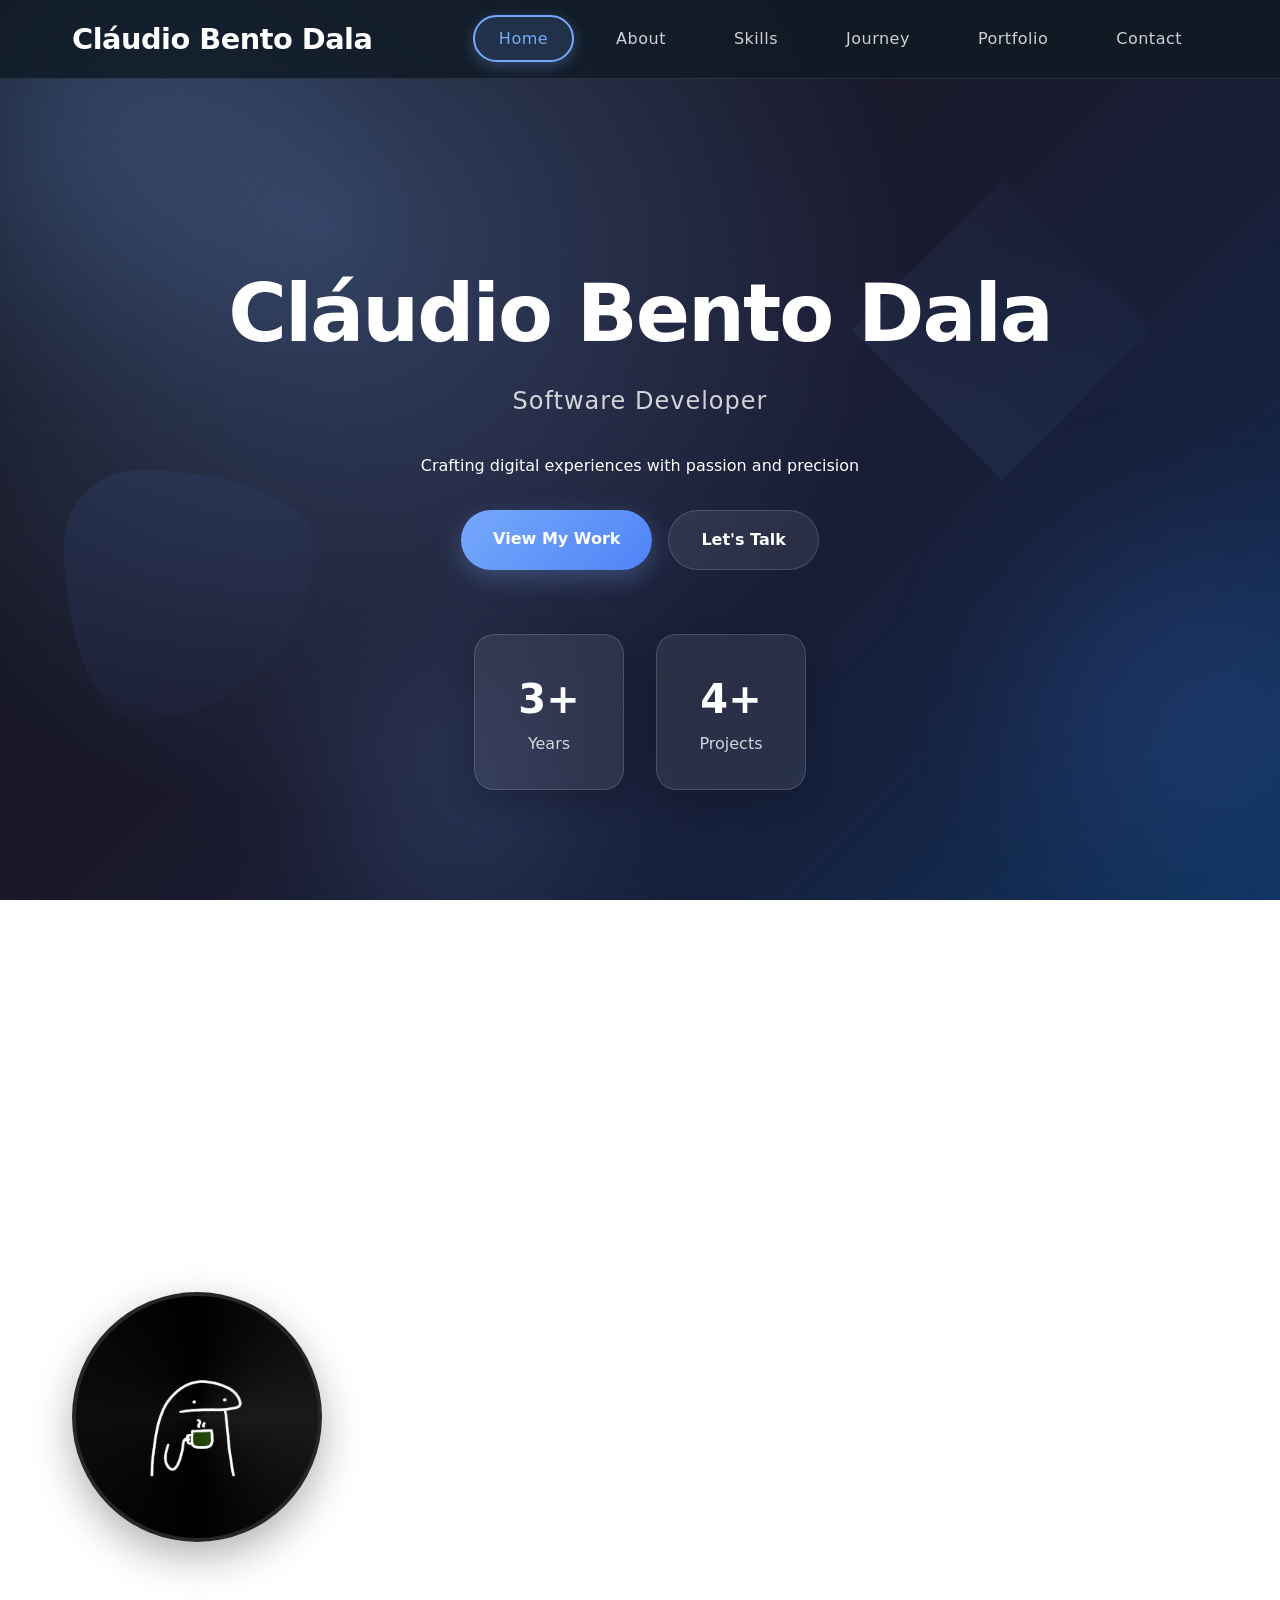
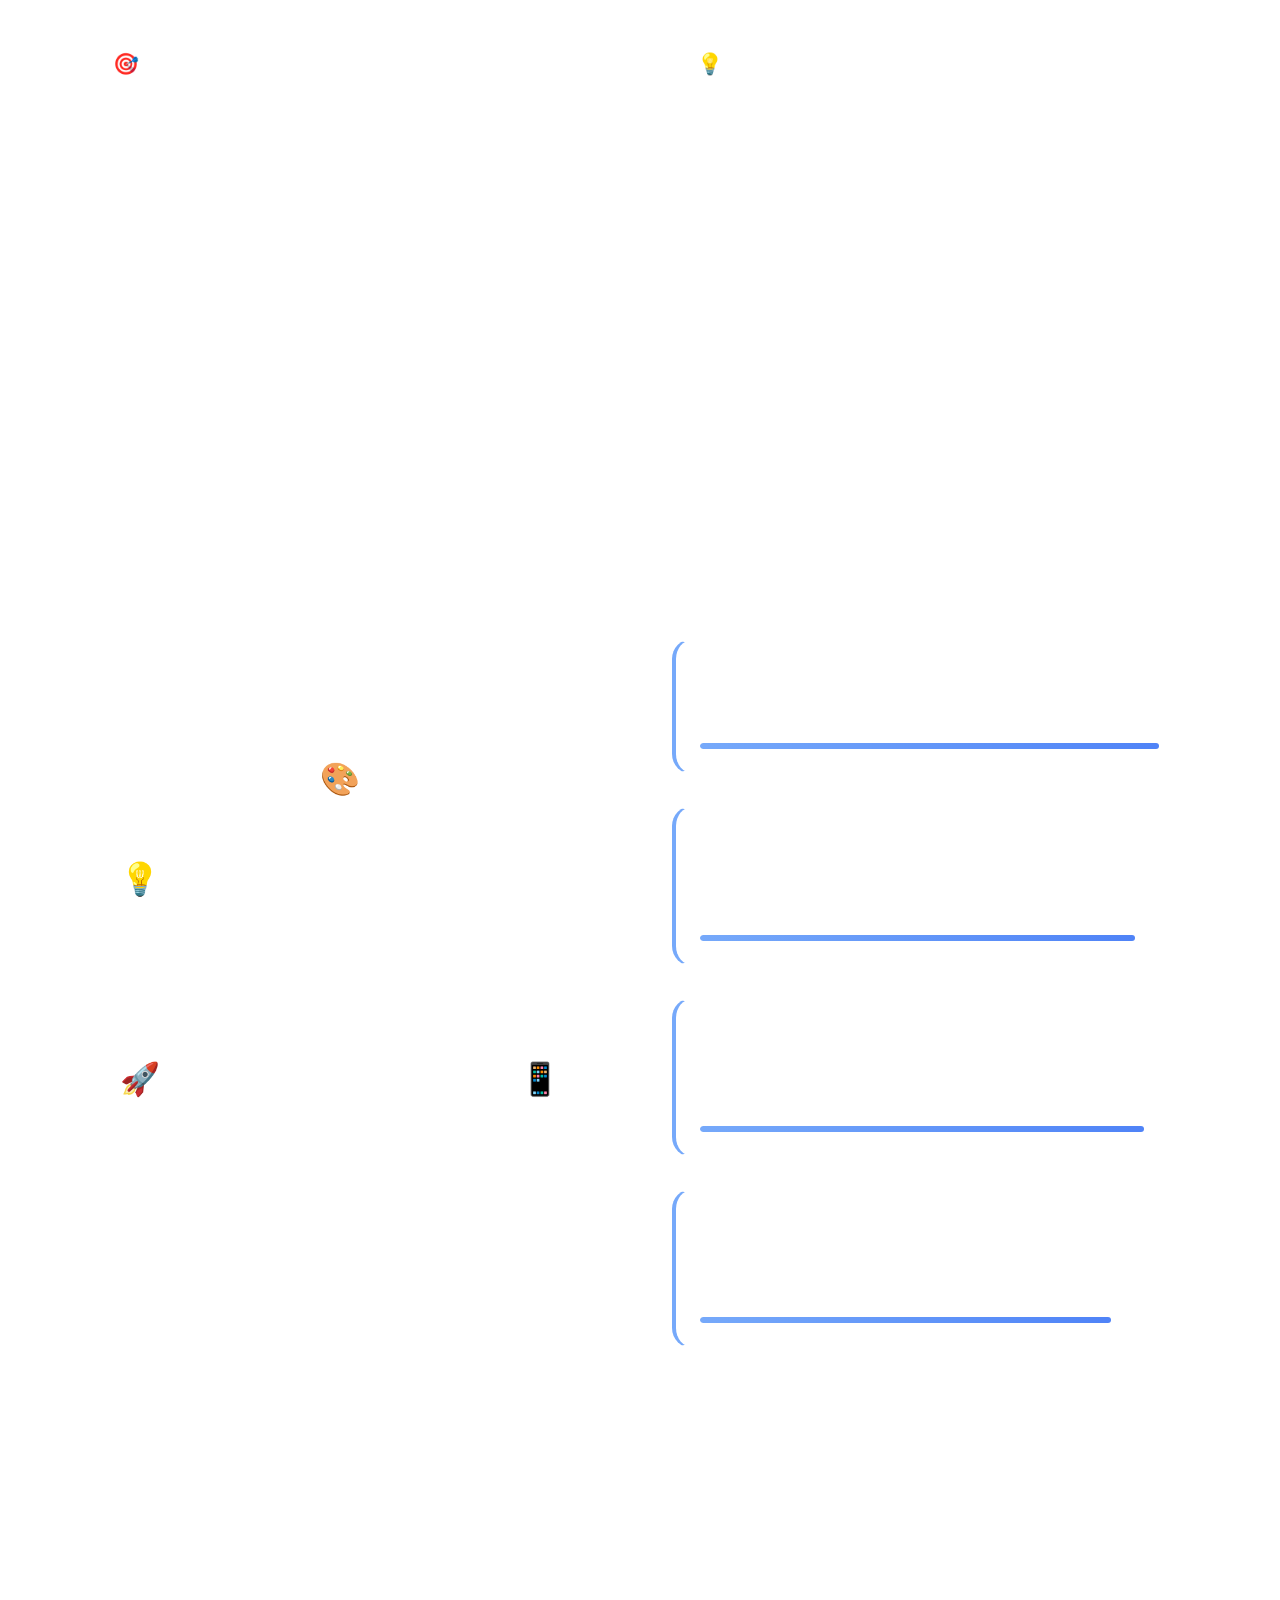
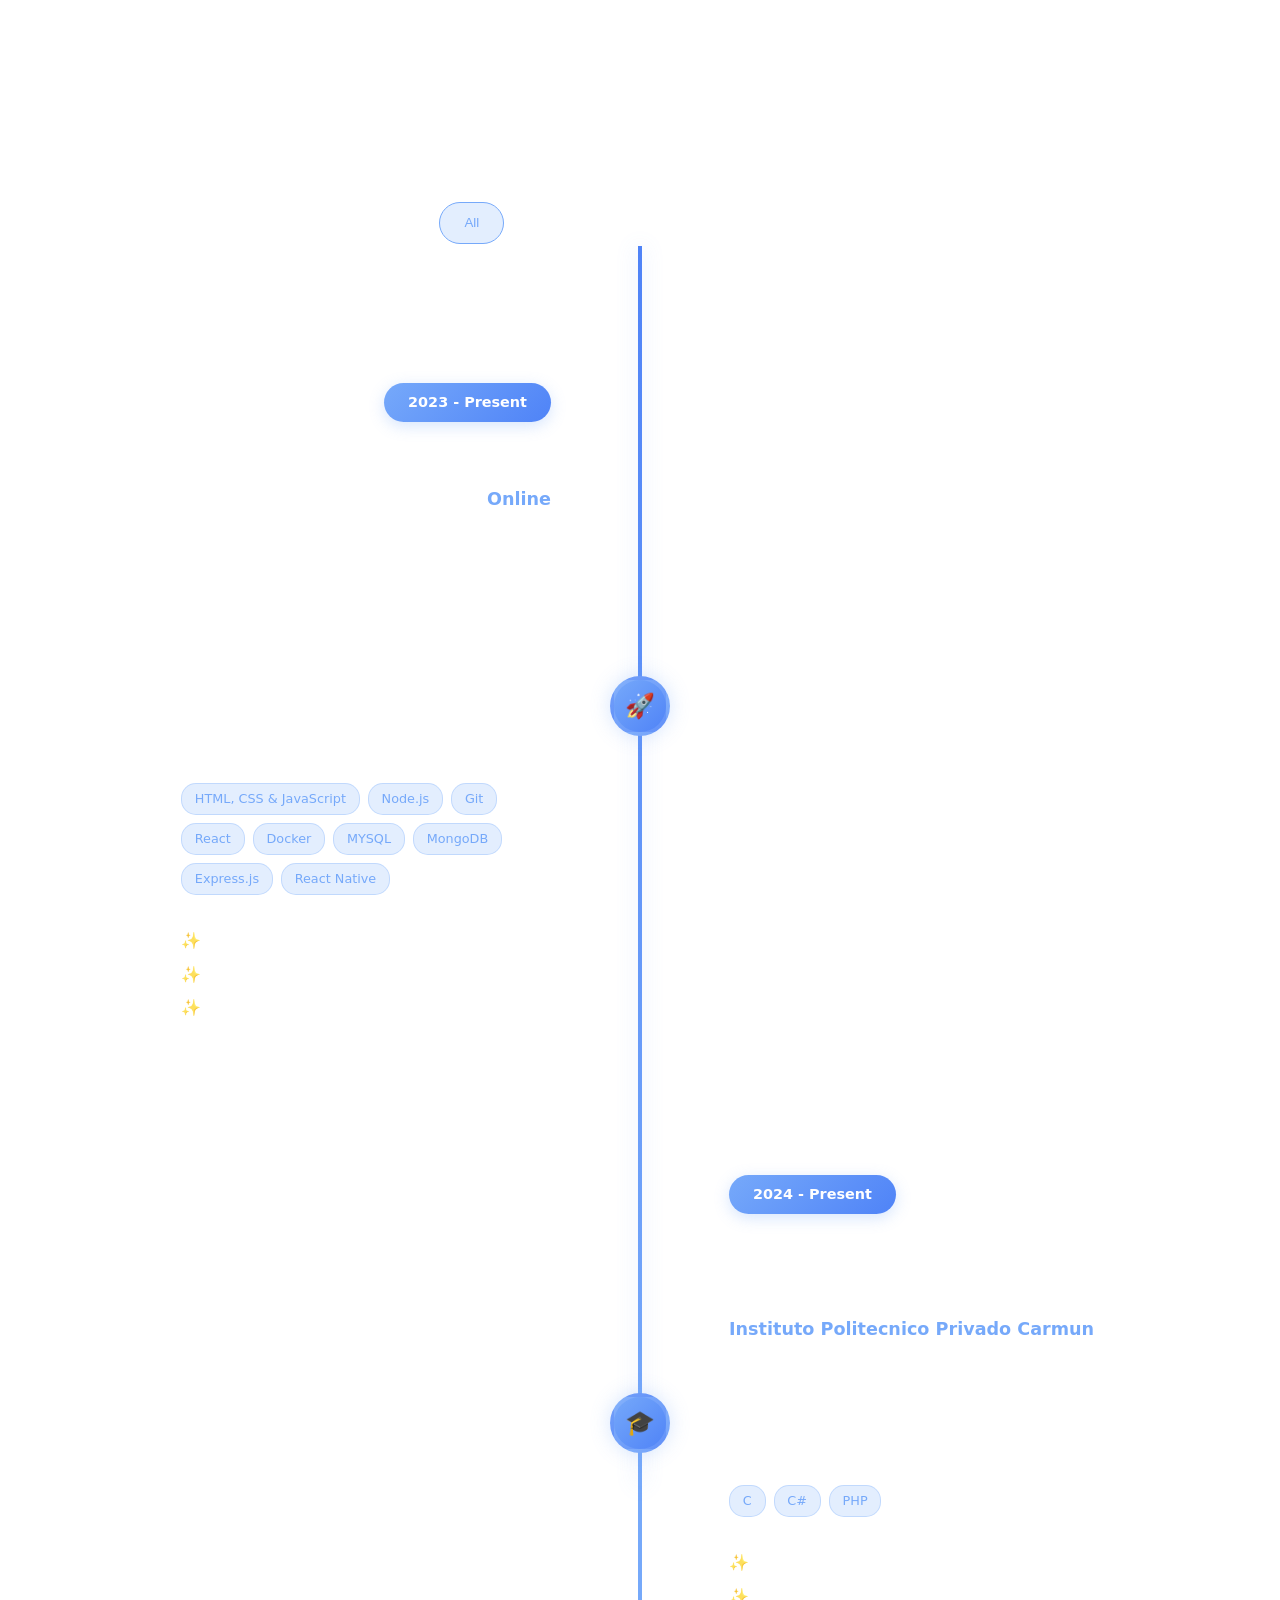
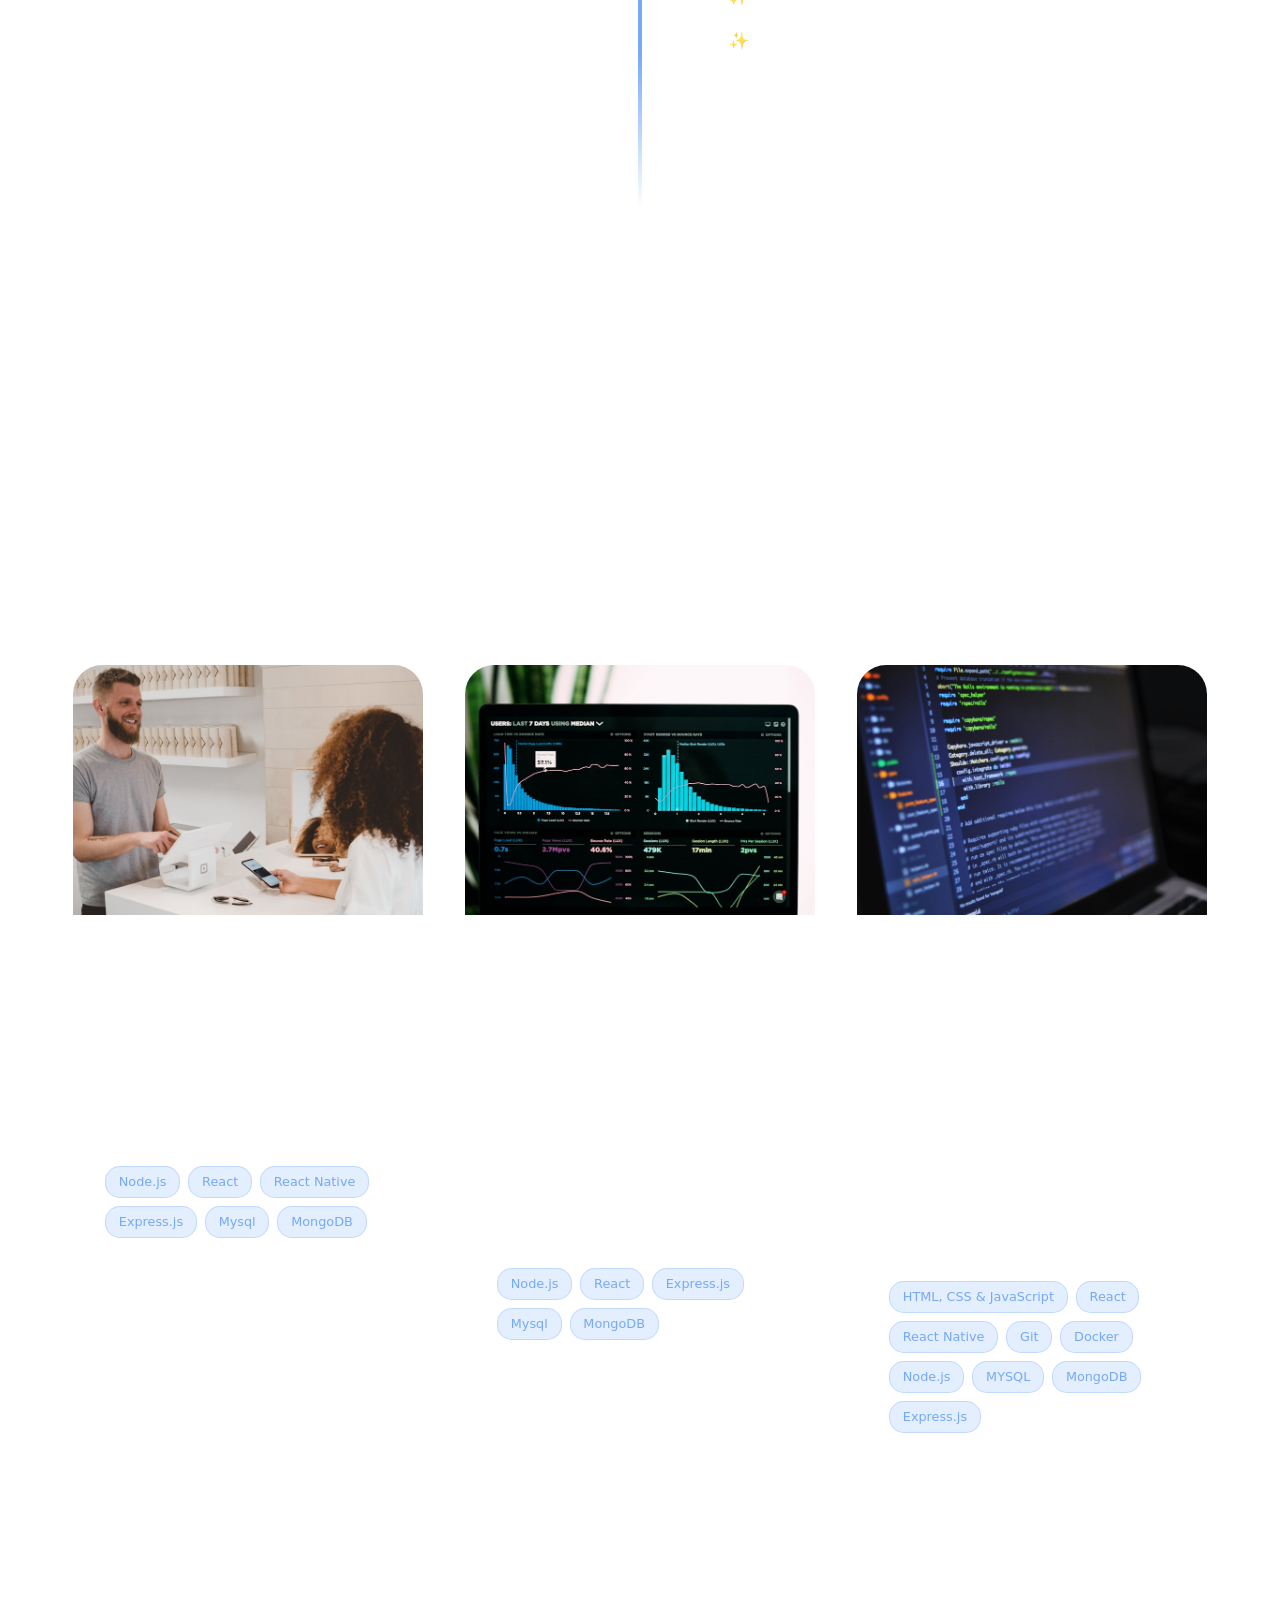
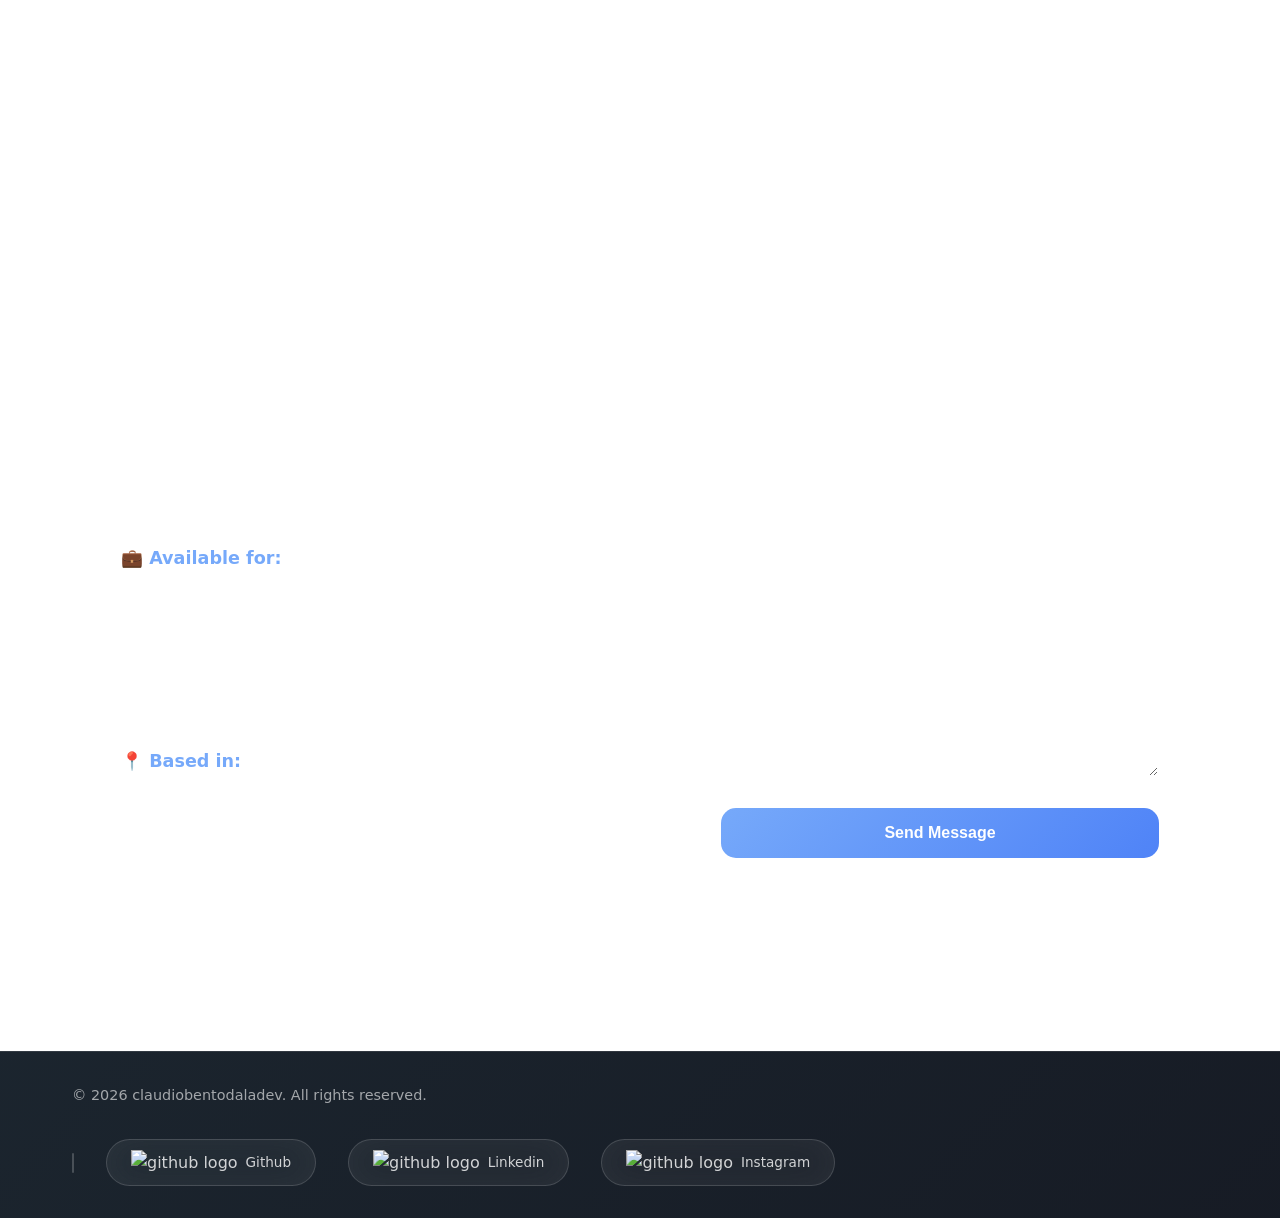
==== commit e5ee1a26: "Got rigth the source image" ====
--- a/index.html
+++ b/index.html
@@ -4,7 +4,7 @@
     <meta charset="UTF-8">
     <meta name="viewport" content="width=device-width, initial-scale=1.0">
     <title>Cláudio Bento Dala - Creative Developer</title>
-    <link rel="shortcut icon" href="./images//favicon.ico" type="image/x-icon">
+    <link rel="shortcut icon" href="./images/favicon.ico" type="image/x-icon">
     <link rel="stylesheet" href="styles/style.css">
 </head>
 <body>
--- a/styles/style.css
+++ b/styles/style.css
@@ -612,7 +612,7 @@
     width: 250px;
     height: 250px;
     border-radius: 50%;
-    background-image: url('images/about-profile.jpg');
+    background-image: url('../images/about-profile.jpg');
     background-size: cover;
     background-position: center;
     box-shadow: 0 15px 40px rgba(0, 0, 0, 0.3);
@@ -1293,15 +1293,15 @@
 
 /* Specific portfolio images */
 .portfolio-image.ecommerce {
-    background-image: url('images/portfolio-ecommerce.jpg');
+    background-image: url('../images/portfolio-ecommerce.jpg');
 }
 
 .portfolio-image.analytics {
-    background-image: url('images/portfolio-analytics.jpg');
+    background-image: url('../images/portfolio-analytics.jpg');
 }
 
 .portfolio-image.ideia {
-    background-image: url('images/portfolio-ideia.jpg');
+    background-image: url('../images/portfolio-ideia.jpg');
 }
 
 .portfolio-content {
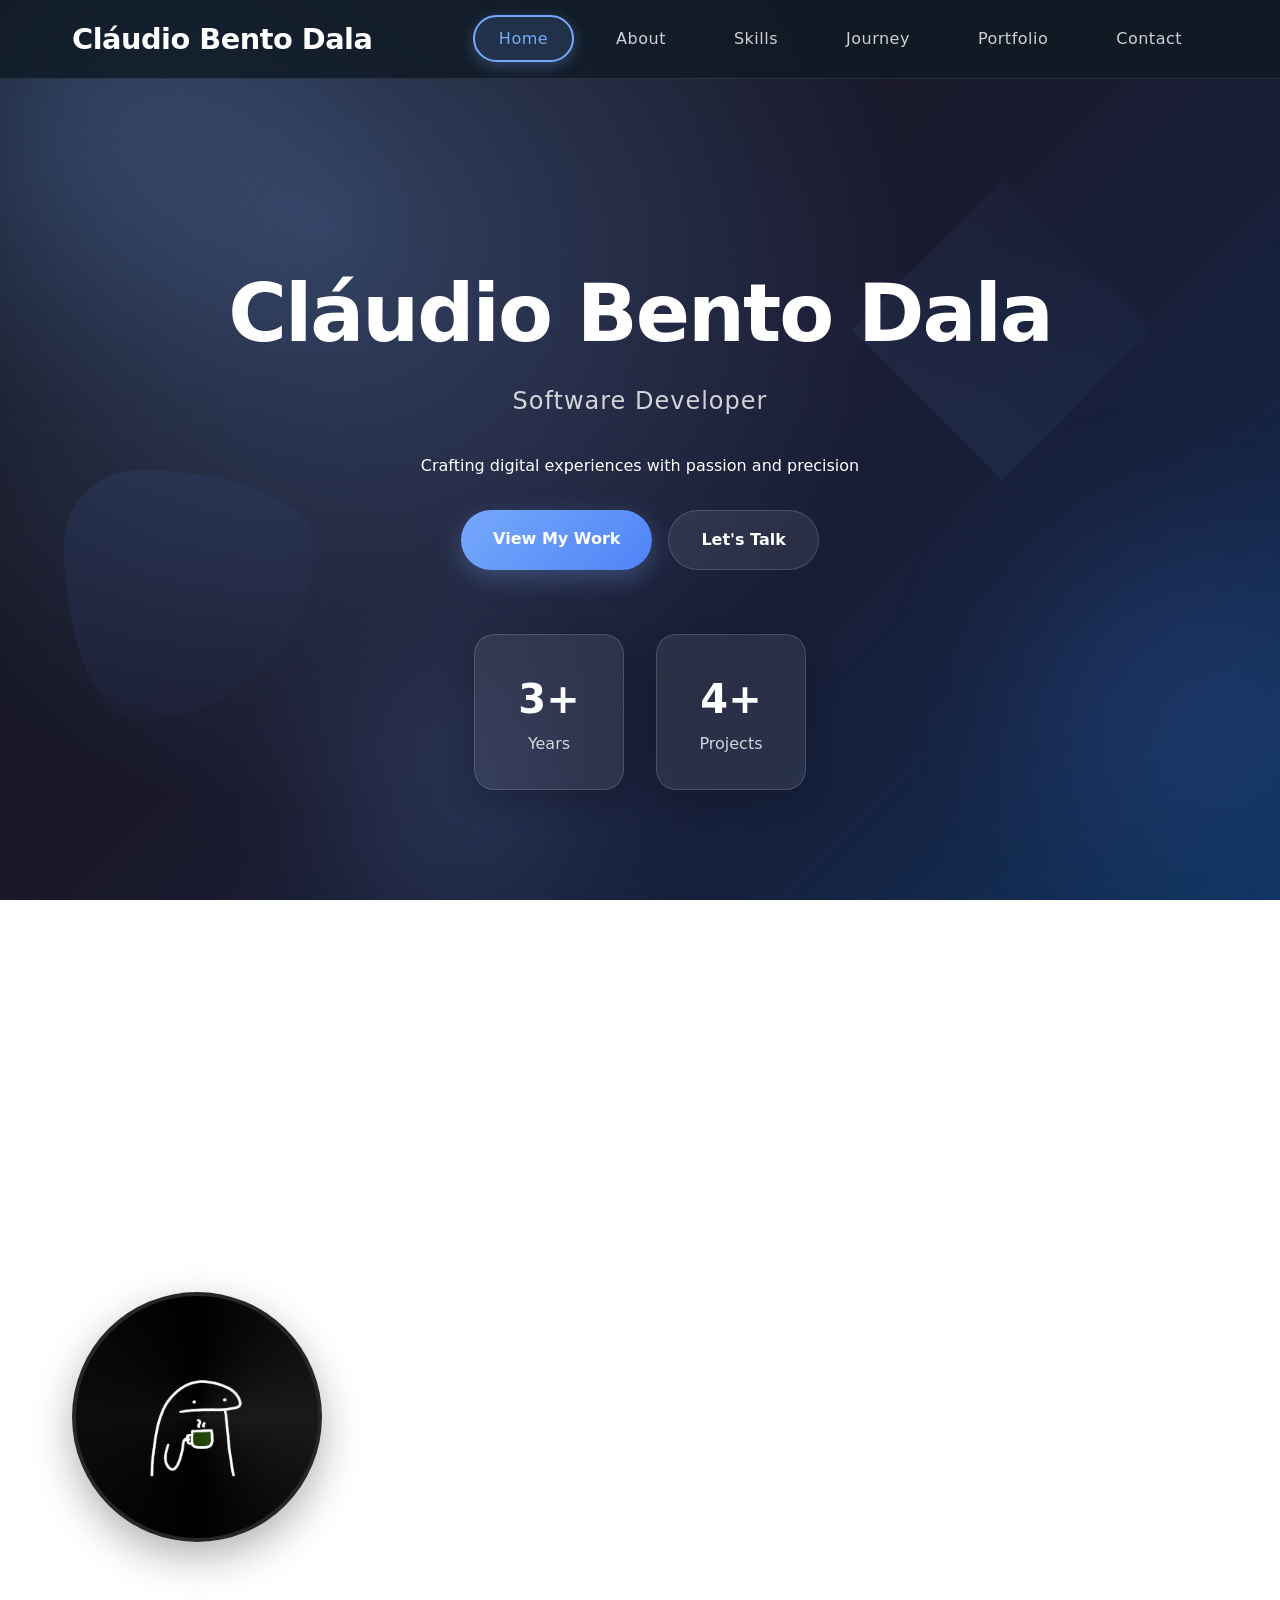
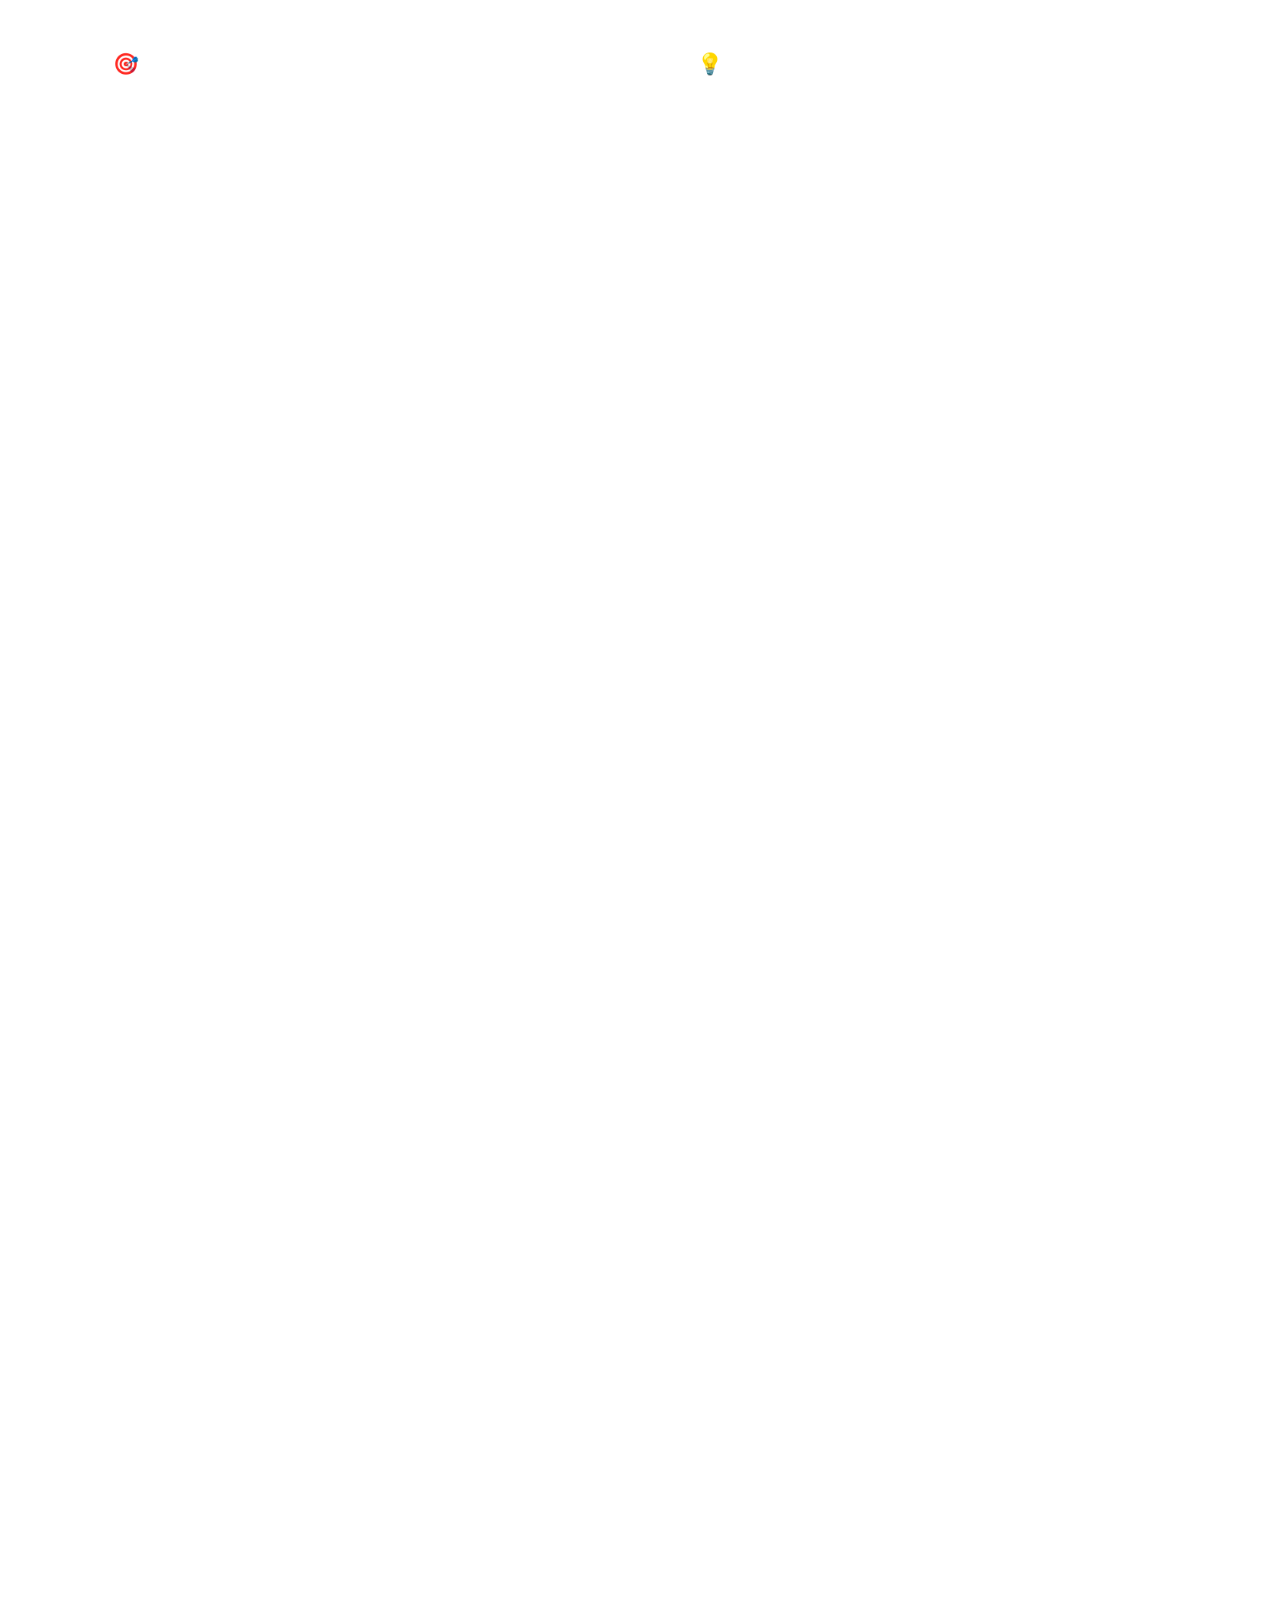
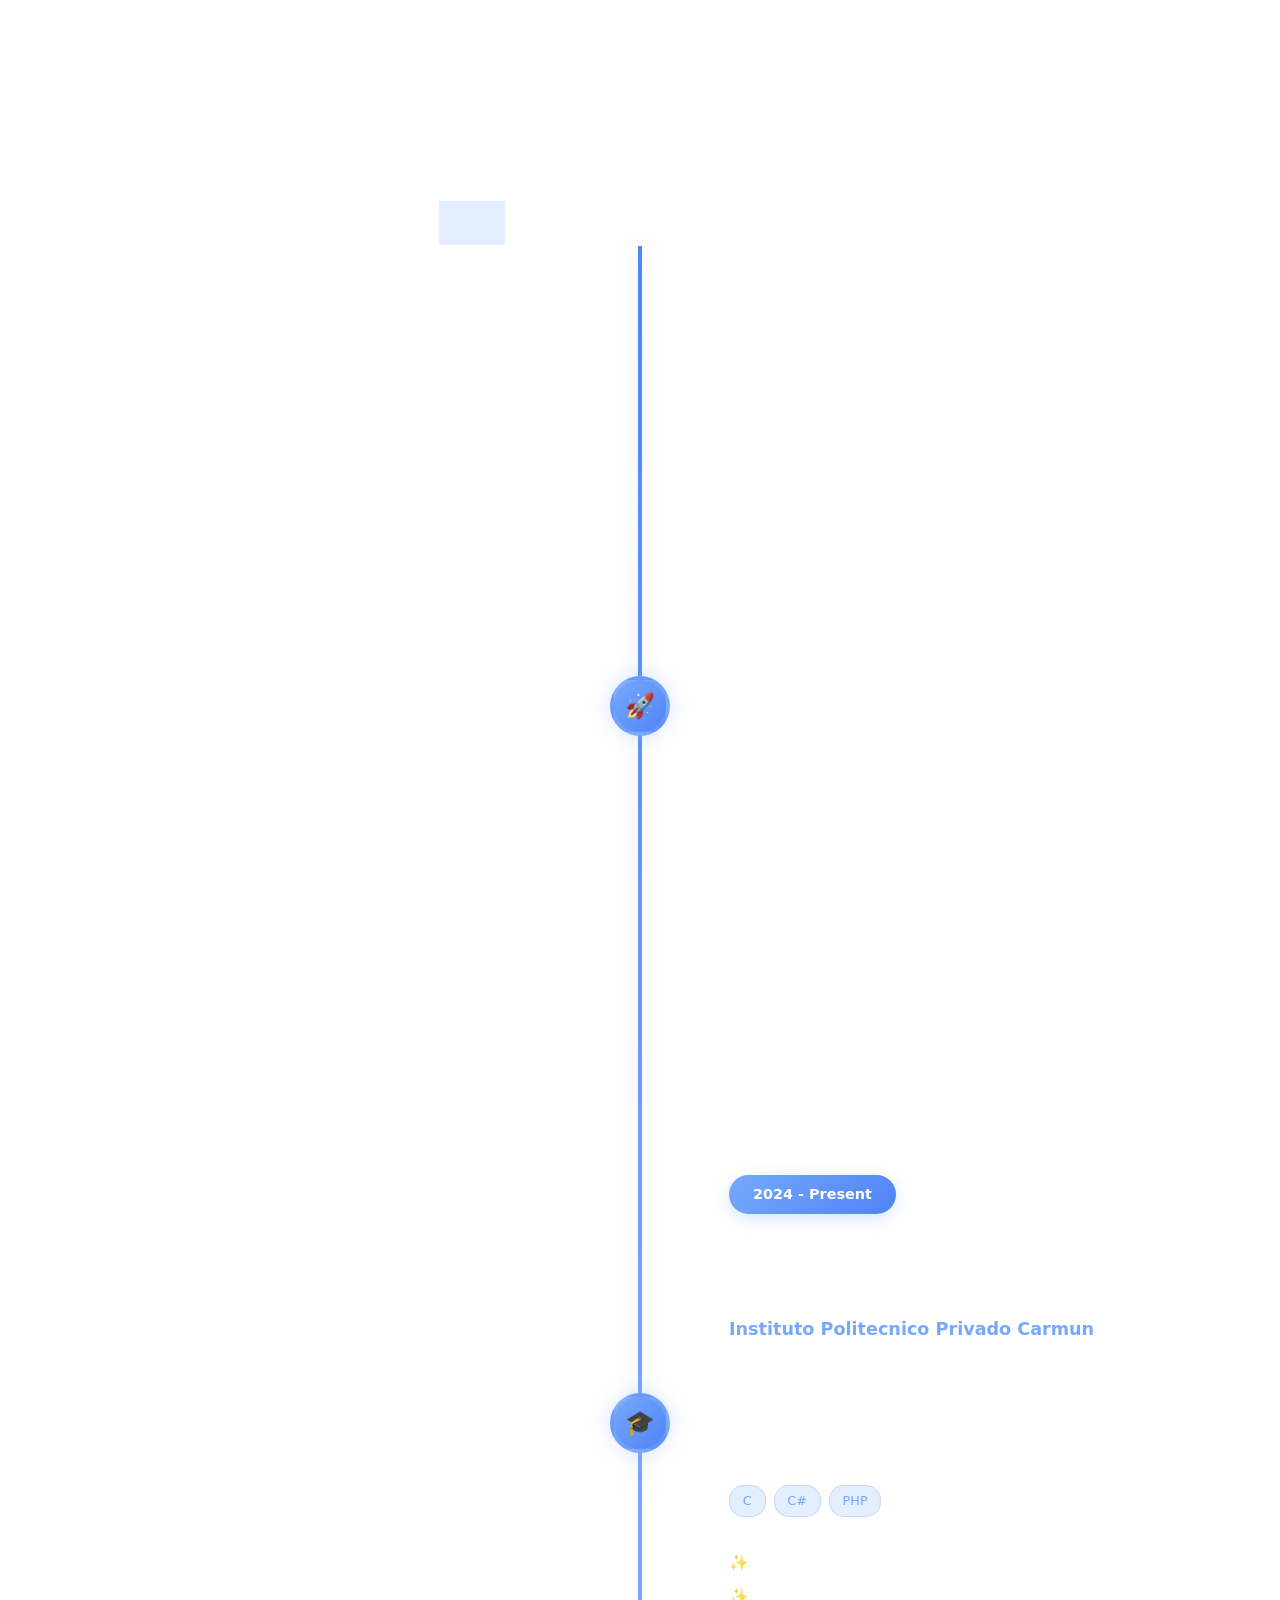
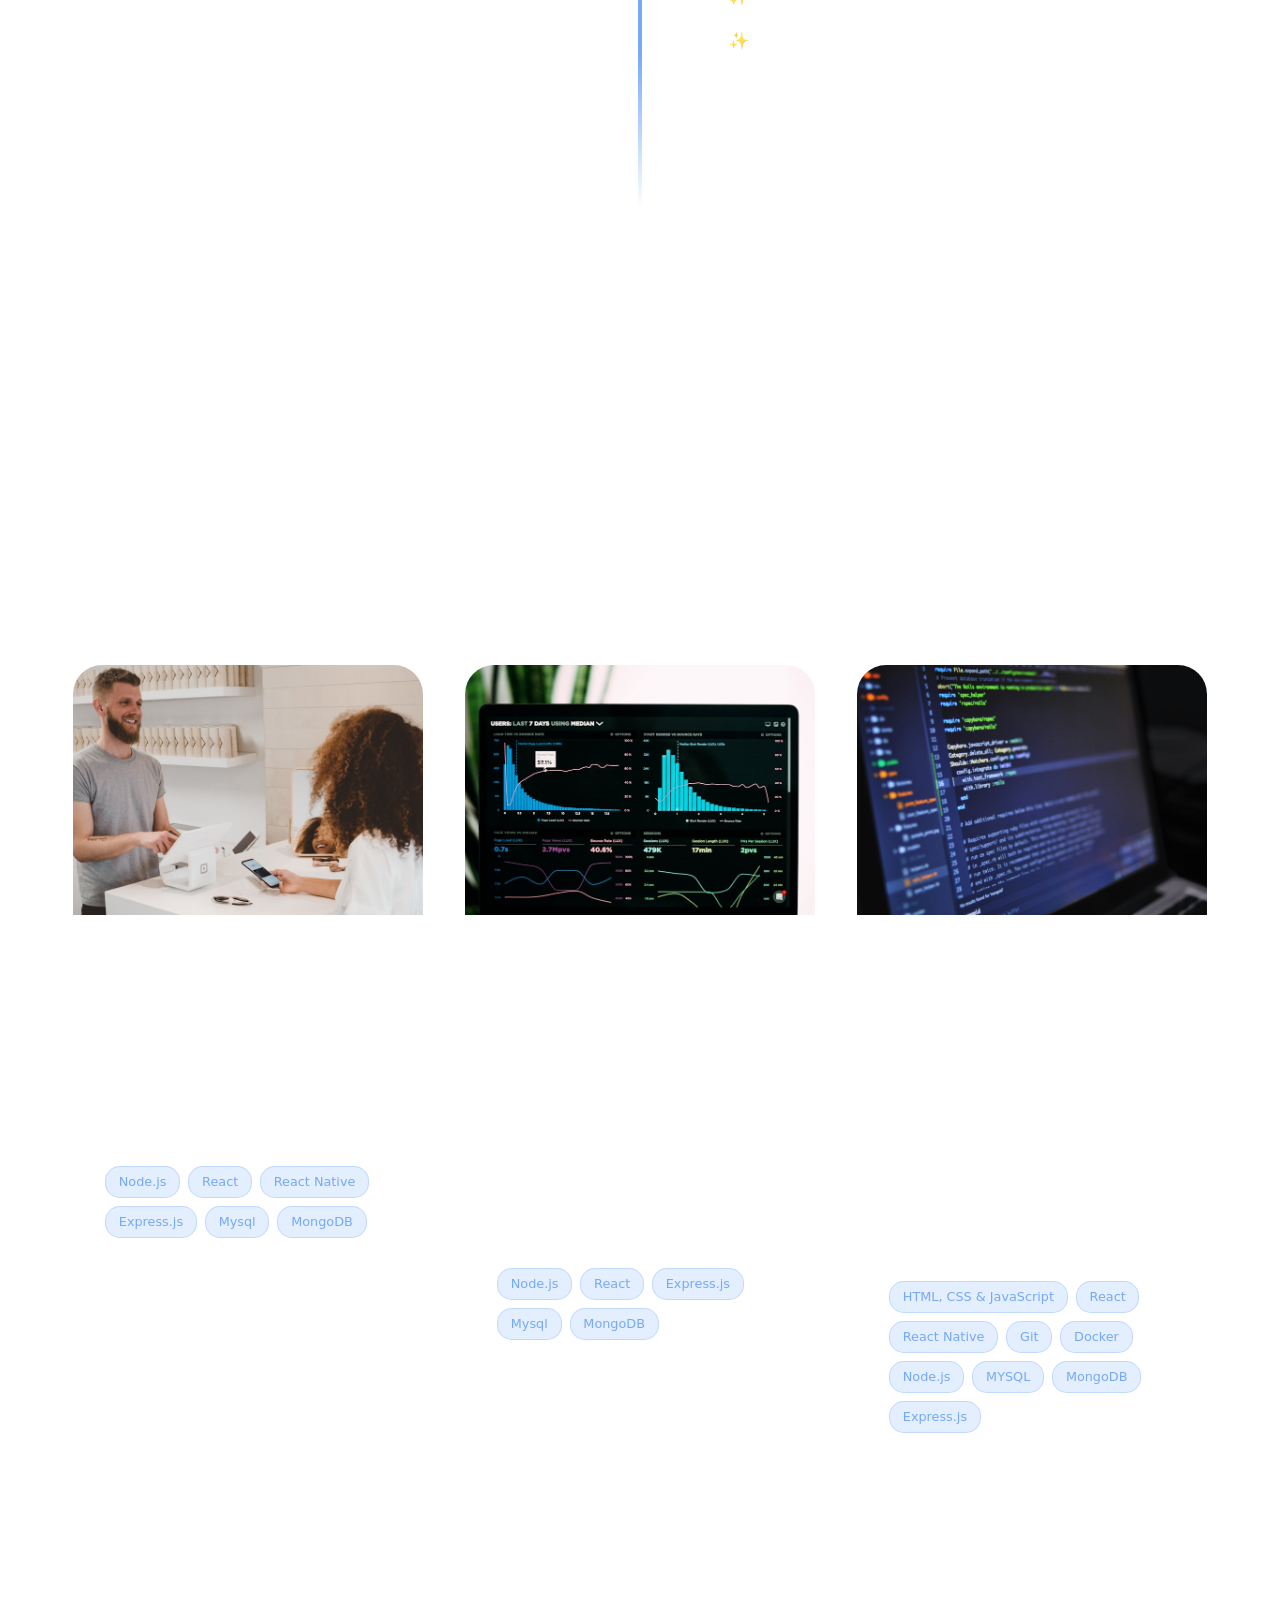
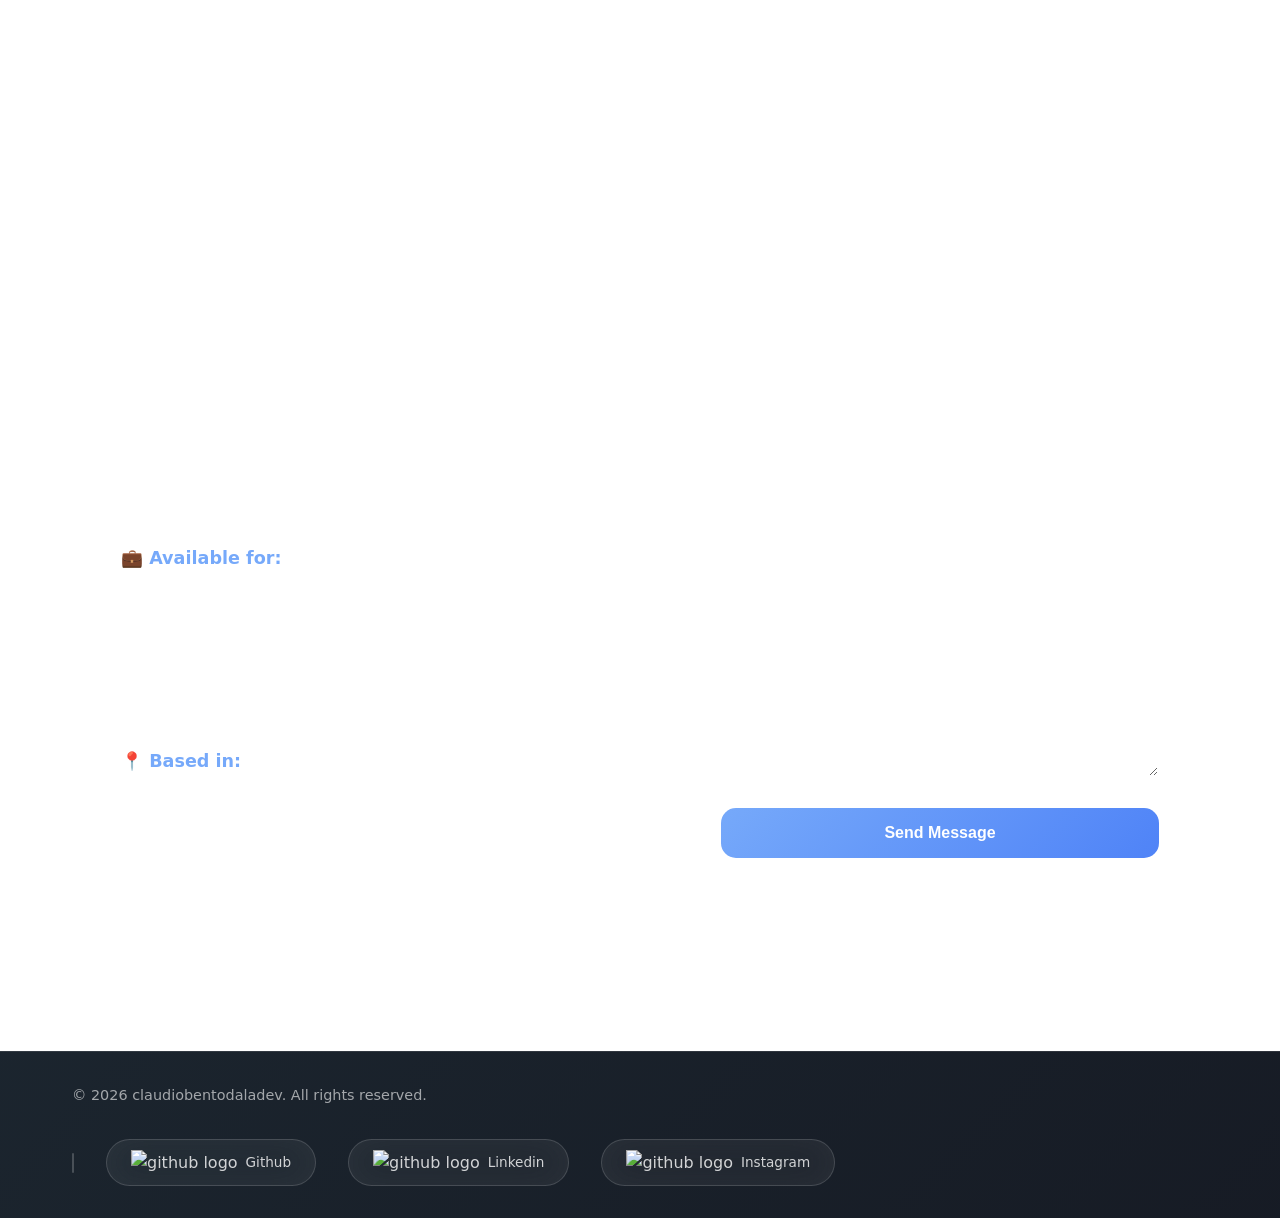
==== commit c87d5619: "Got better letter for mobile" ====
--- a/index.html
+++ b/index.html
@@ -62,7 +62,7 @@
         <div class="hero-content">
             <h1>Cláudio Bento Dala</h1>
             <p class="subtitle">Software Developer</p>
-            <p>Crafting digital experiences with passion and precision</p>
+            <p class="normal-text">Crafting digital experiences with passion and precision</p>
             <div class="cta-buttons">
                 <a href="#portfolio" class="cta-primary">View My Work</a>
                 <a href="#contact" class="cta-secondary">Let's Talk</a>
--- a/styles/style.css
+++ b/styles/style.css
@@ -1586,6 +1586,22 @@
 }
 
 @media (max-width: 768px) {
+    body{
+        width: 160vw;
+    }
+    .tag, .timeline-skill {
+        font-size: 1rem;
+    }
+    .about-text p, .about-card p, .skill-item p , .portfolio-description, .contact-info p  {
+        font-size: 1.4rem;
+    }
+    .normal-text, .section-subtitle, .timeline-description, .footer-copyright, .contact-info li{
+        font-size: 1.2em;
+    }
+    .timeline-filter {
+        font-size: 1.2em;
+    }
+
     .nav-container {
         flex-direction: row;
         justify-content: space-between;
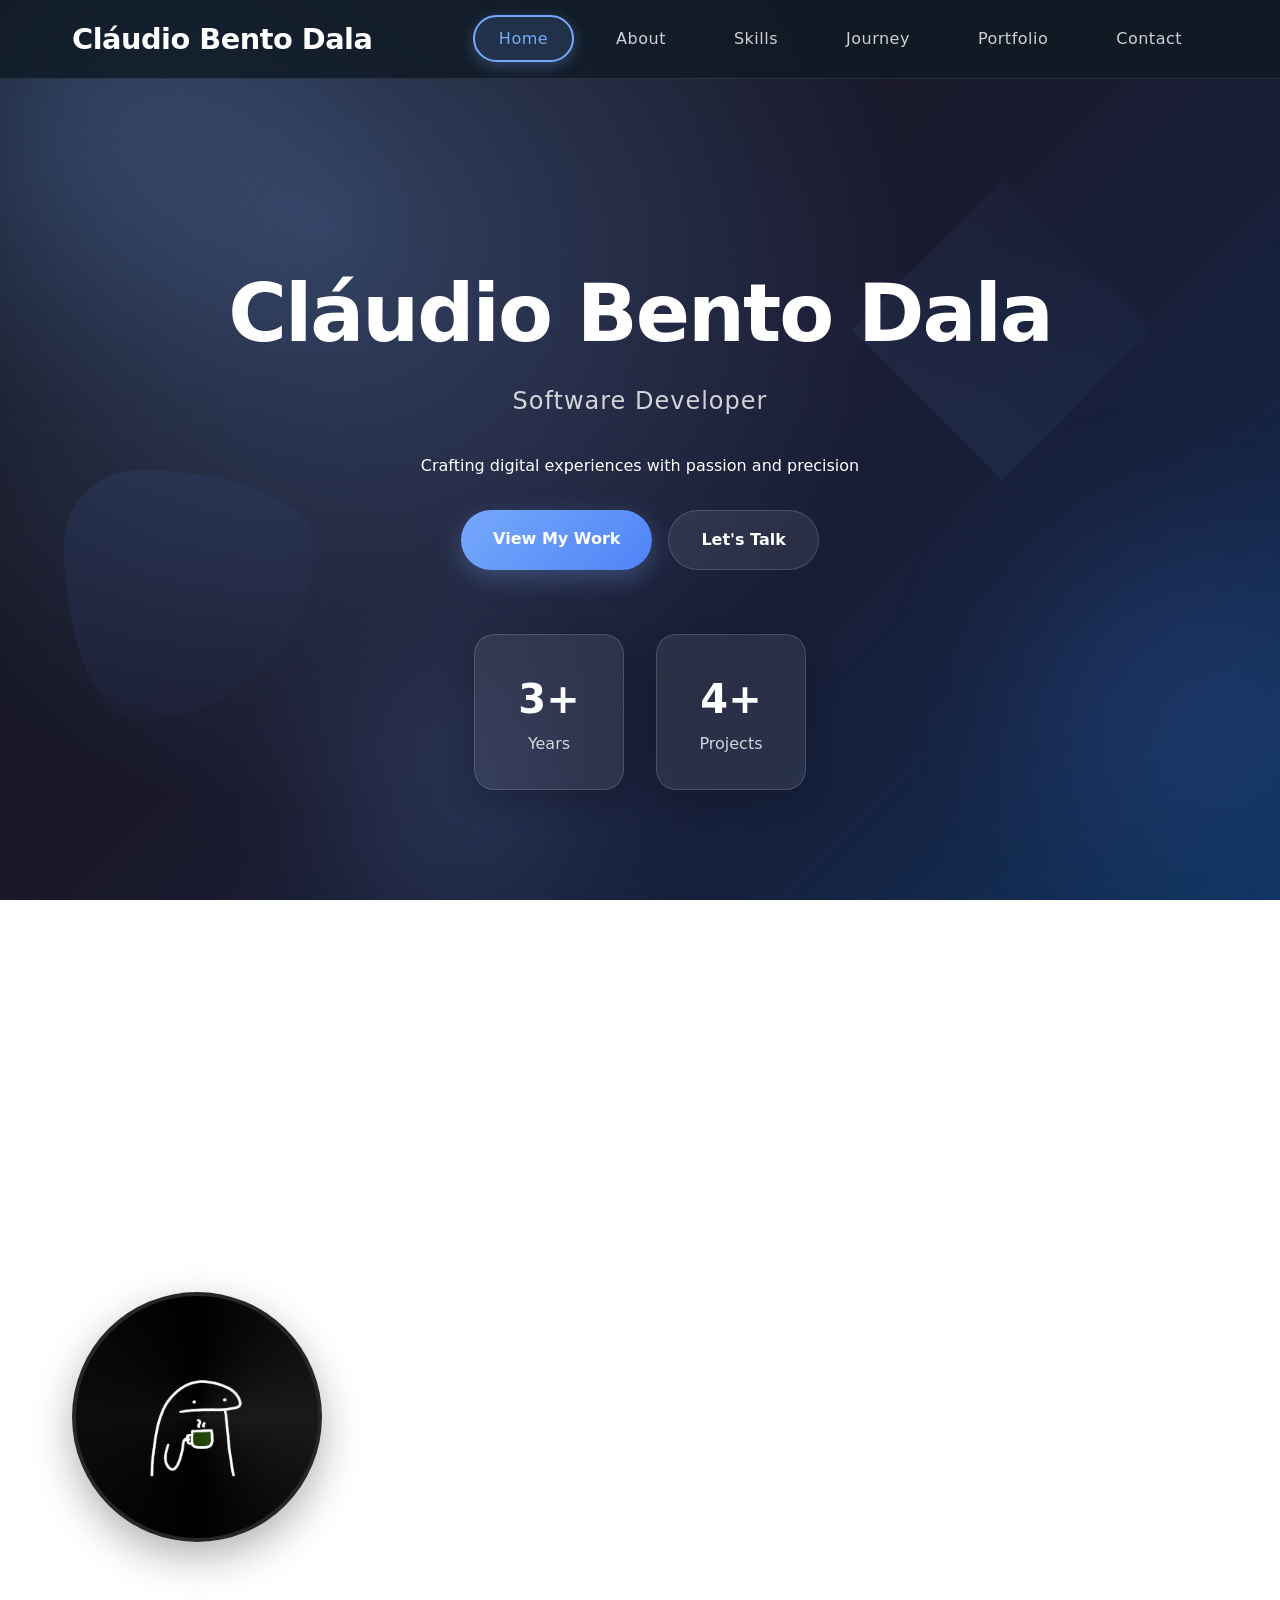
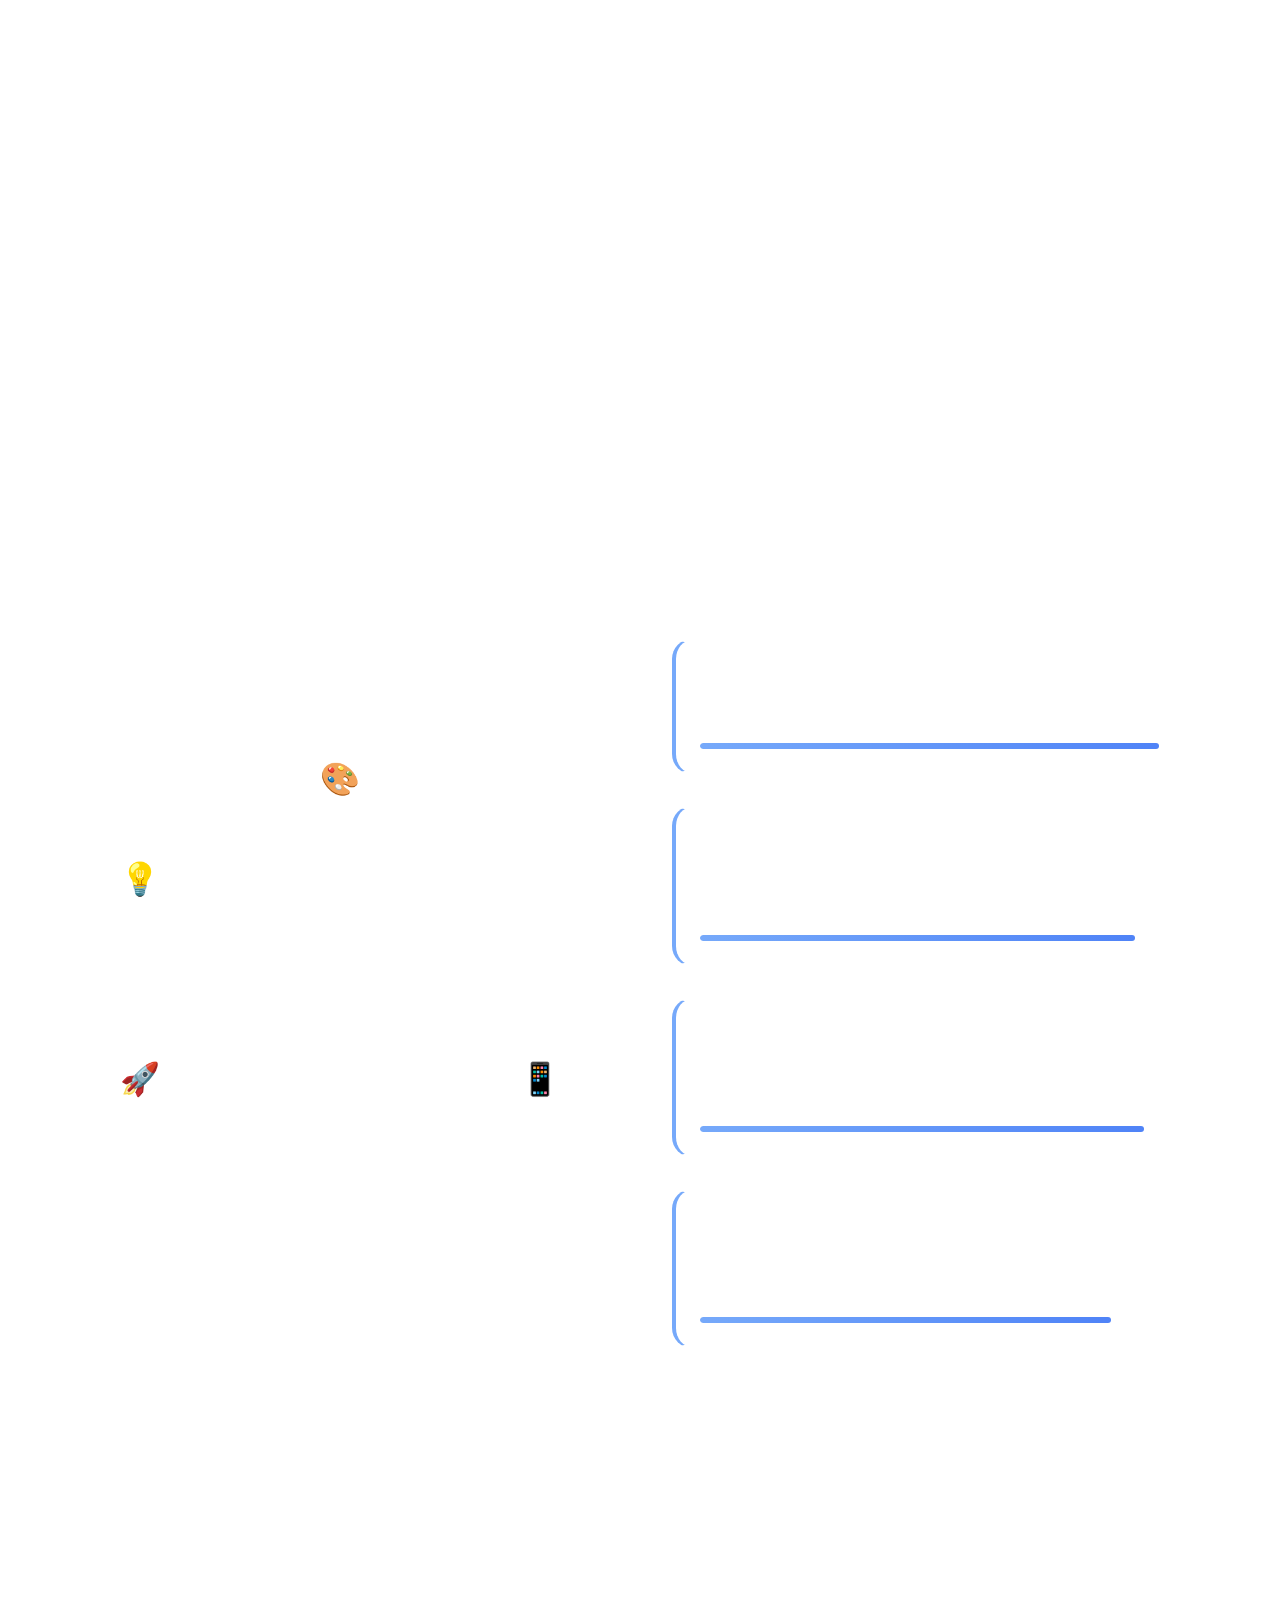
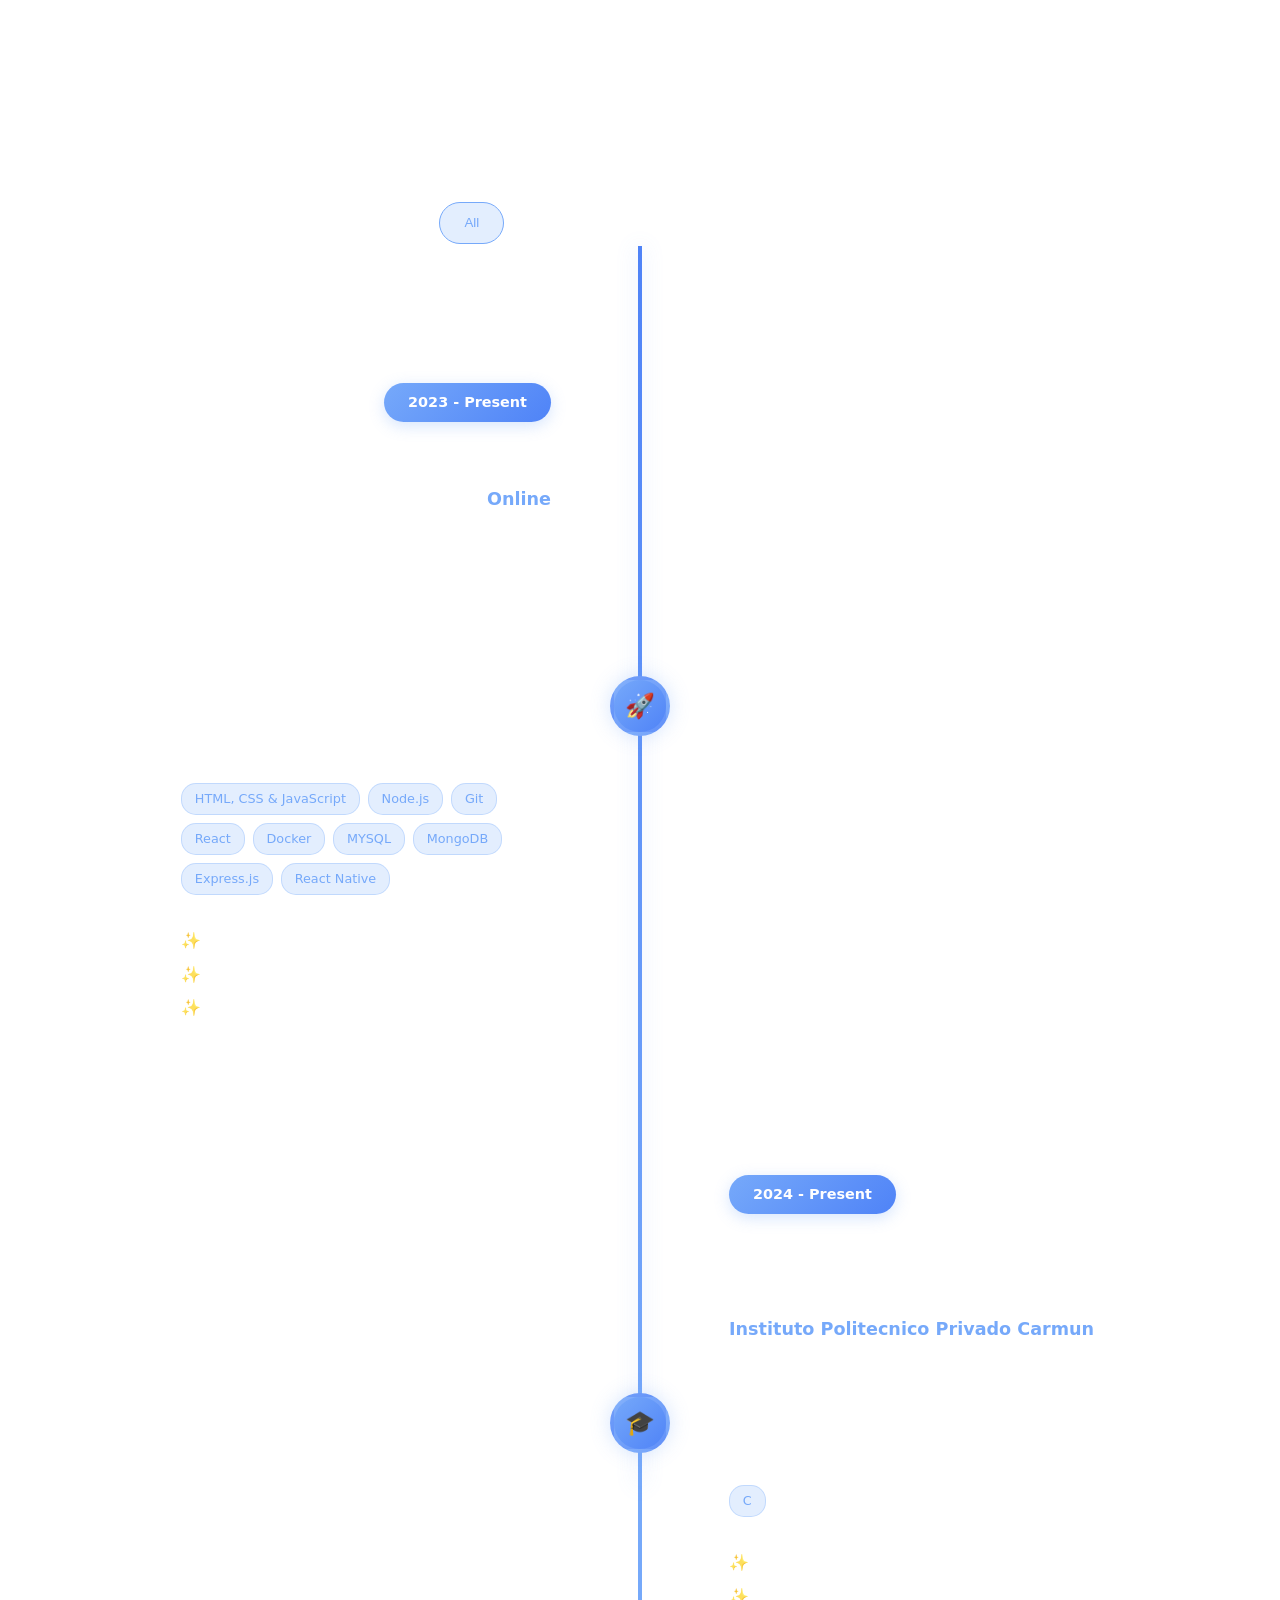
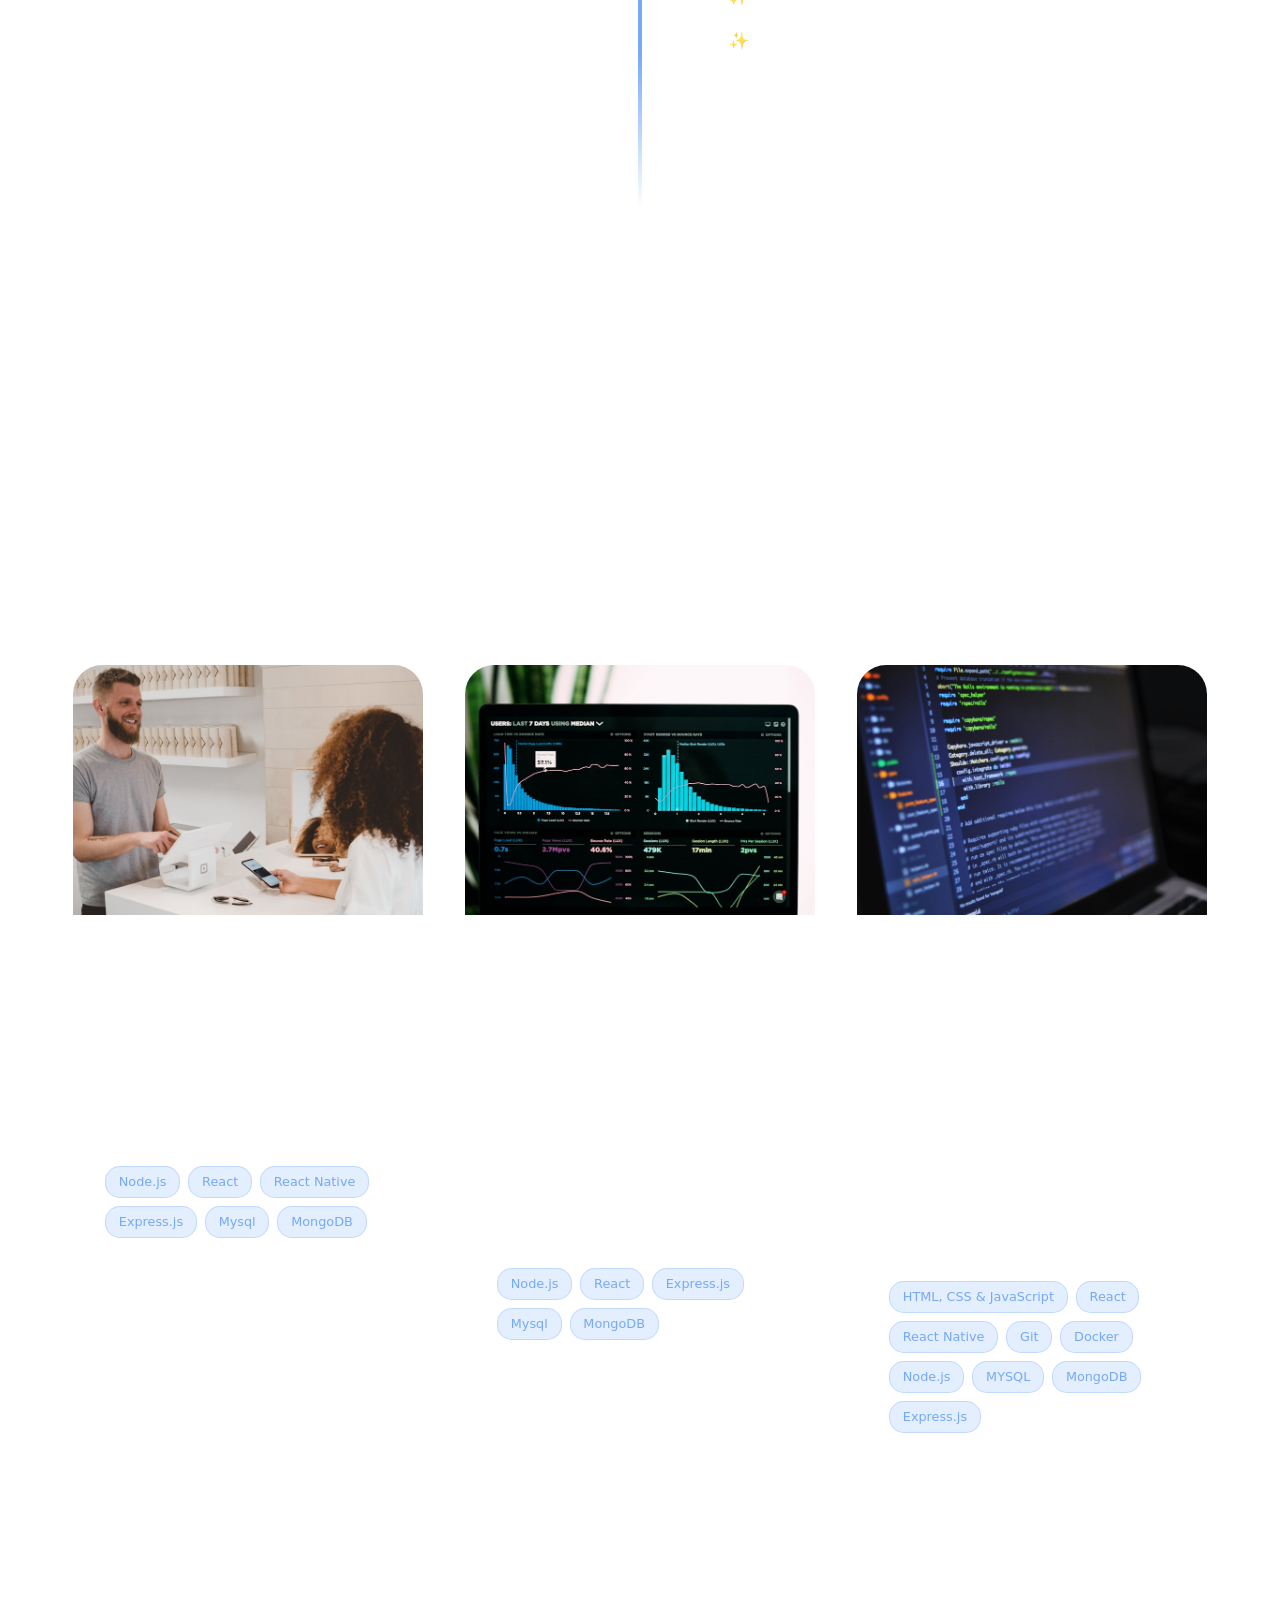
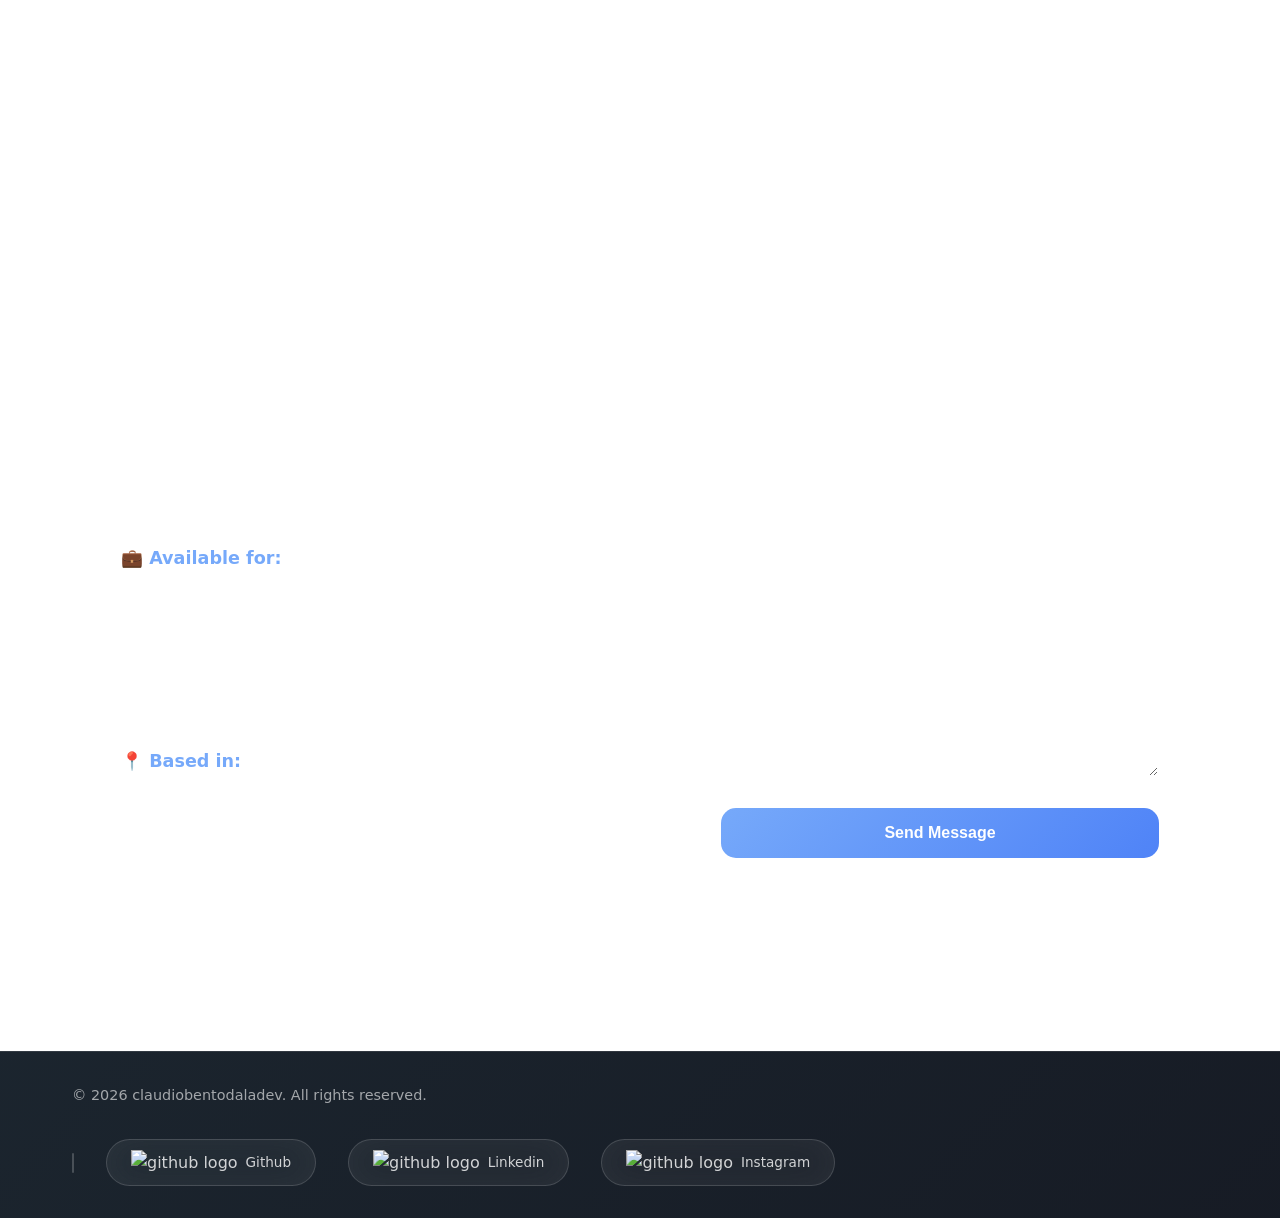
==== commit 601122ac: "updated" ====
--- a/index.html
+++ b/index.html
@@ -100,12 +100,12 @@
                 
                 <div class="about-cards">
                     <div class="about-card">
-                        <h4>🎯 Mission</h4>
+                        <h4>Mission</h4>
                         <p>To create digital experiences that inspire, engage, and solve real-world problems through innovative design and development.</p>
                     </div>
                     
                     <div class="about-card">
-                        <h4>💡 Vision</h4>
+                        <h4>Vision</h4>
                         <p>A world where technology seamlessly integrates with human needs, creating more meaningful digital interactions.</p>
                     </div>
                 </div>
@@ -248,8 +248,6 @@
                         </p>
                         <div class="timeline-skills">
                             <span class="timeline-skill">C</span>
-                            <span class="timeline-skill">C#</span>
-                            <span class="timeline-skill">PHP</span>
                         </div>
                         <div class="timeline-achievements">
                             <div class="timeline-achievement">Run a School programming olympiad</div>
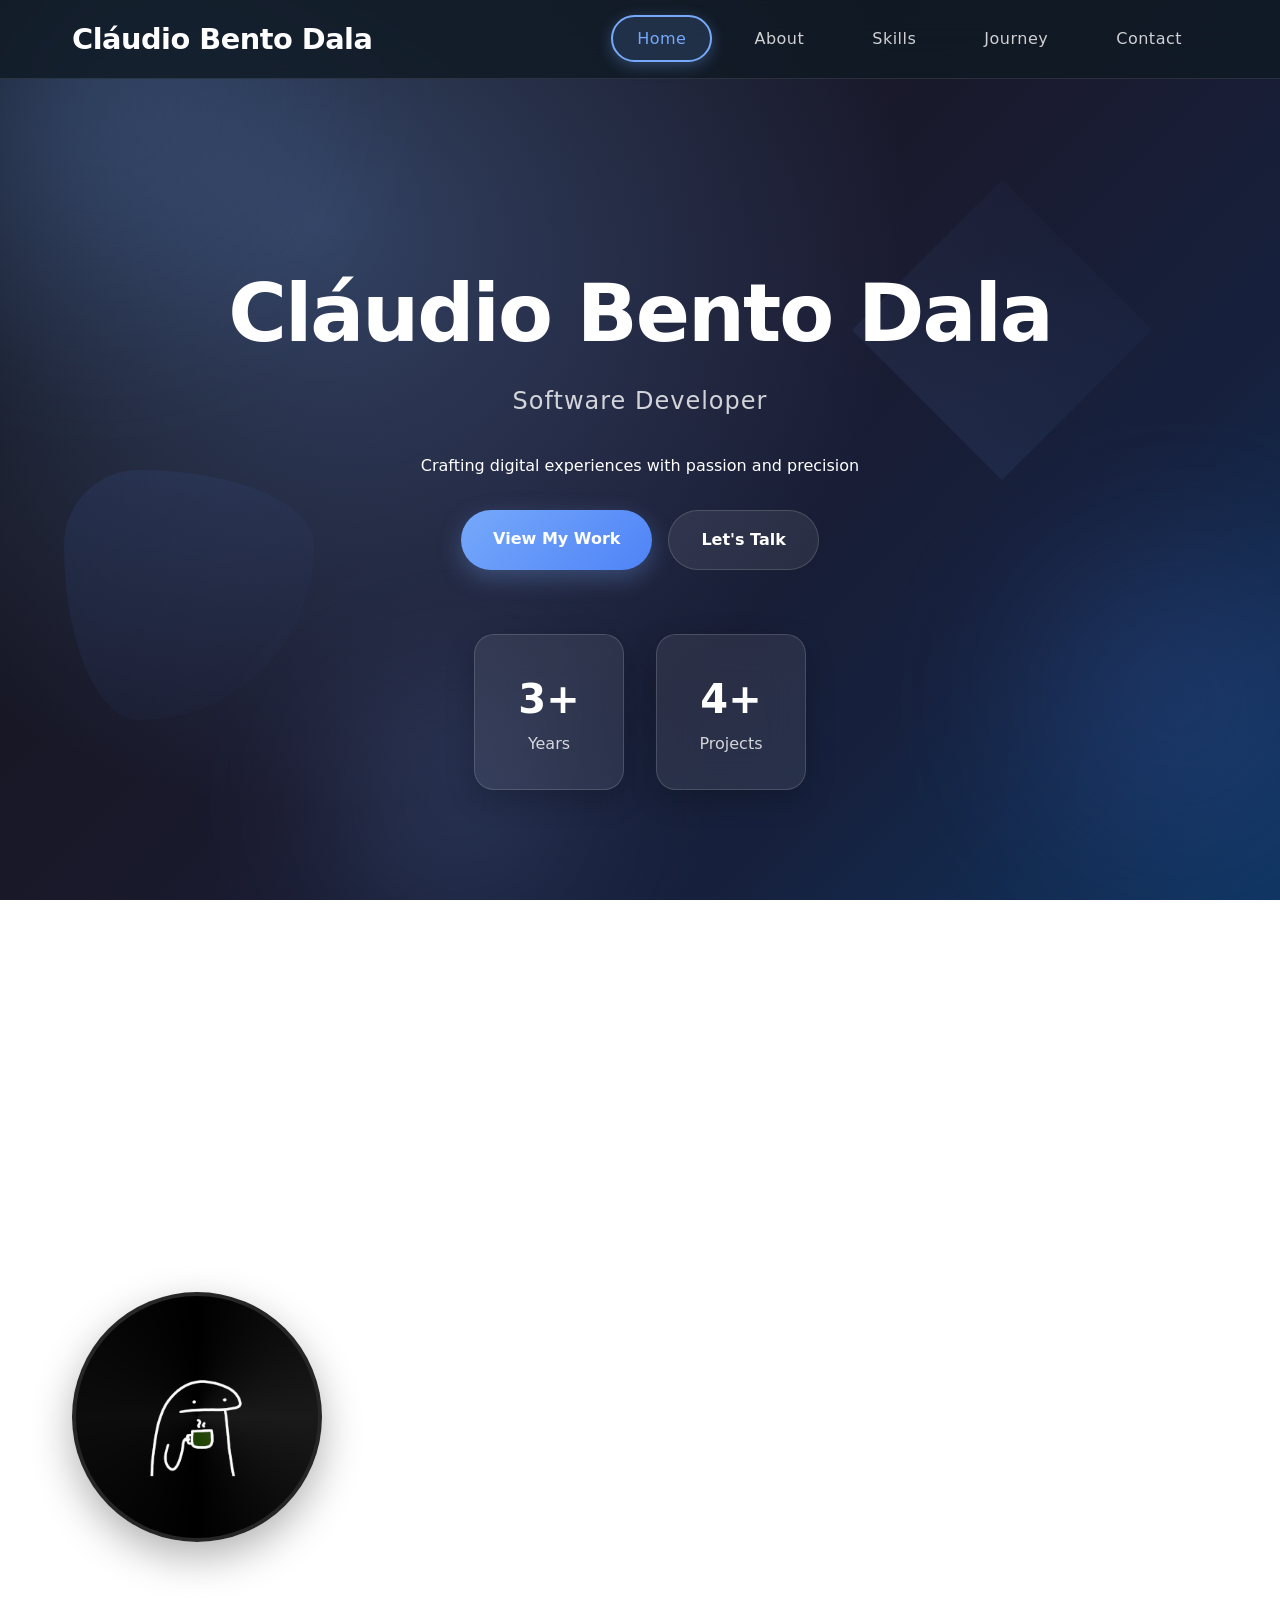
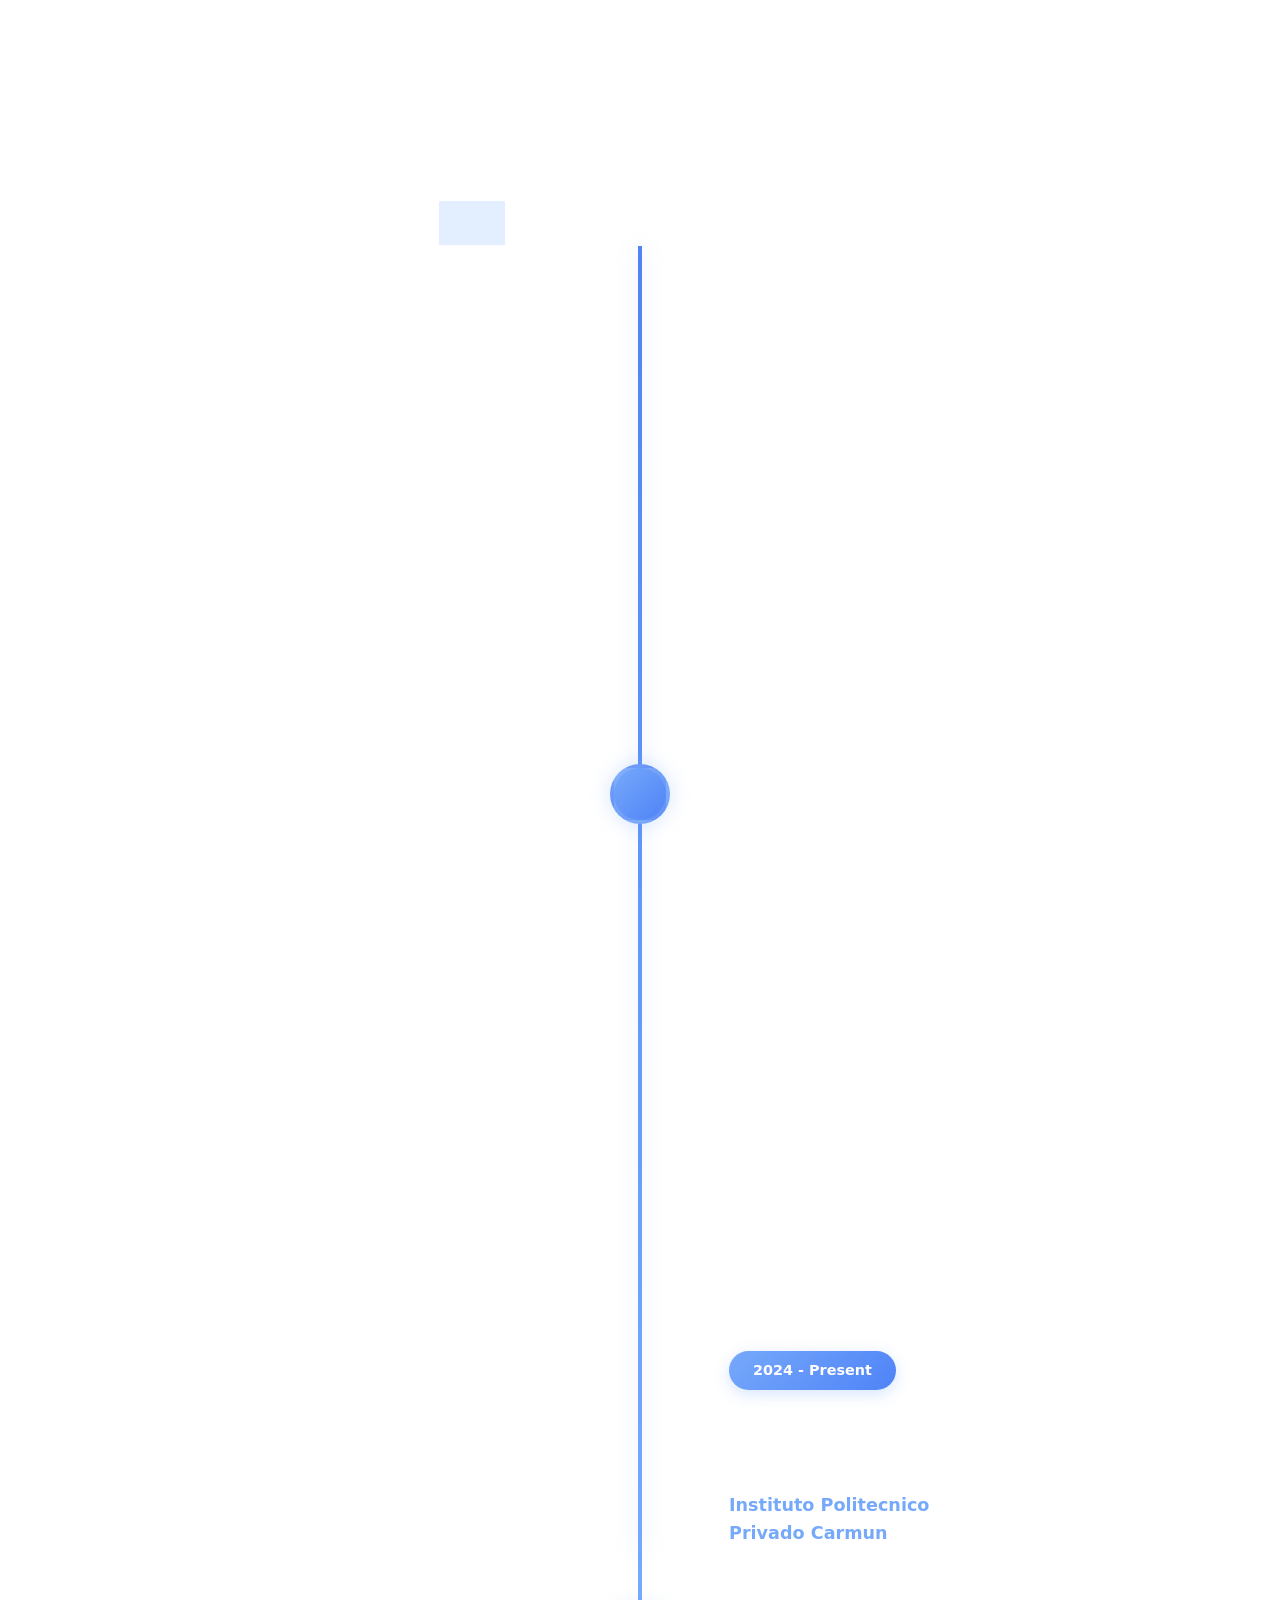
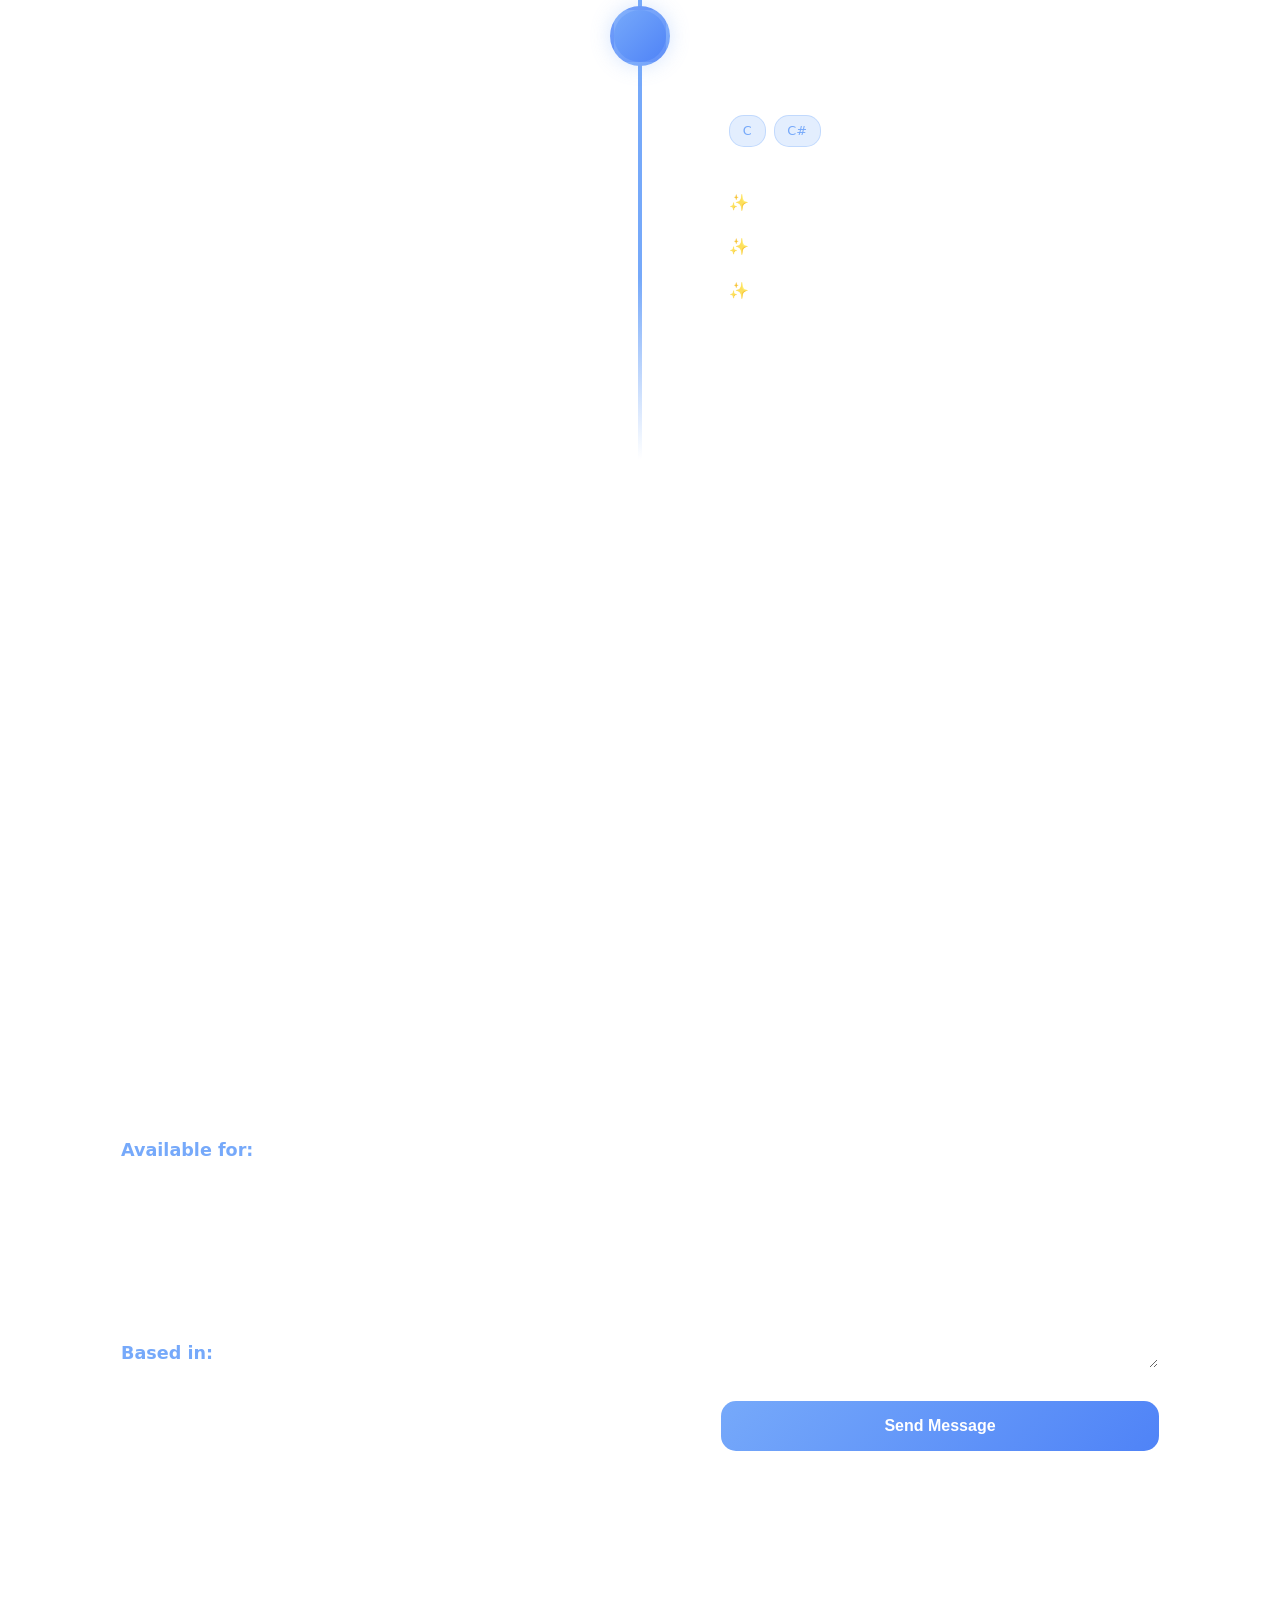
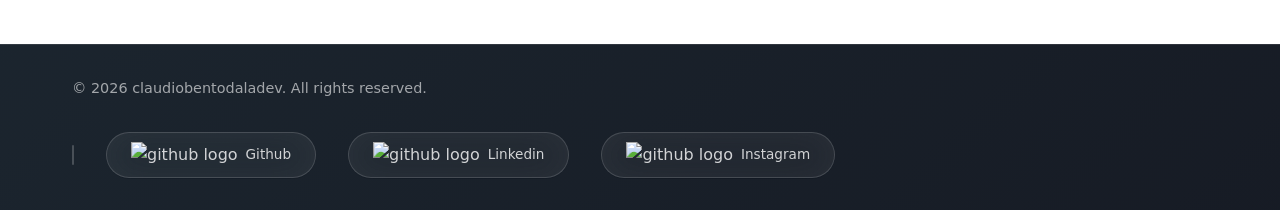
==== commit 8f2c8ad2: "Got better" ====
--- a/index.html
+++ b/index.html
@@ -18,7 +18,6 @@
                 <li><a href="#about">About</a></li>
                 <li><a href="#skills">Skills</a></li>
                 <li><a href="#timeline">Journey</a></li>
-                <li><a href="#portfolio">Portfolio</a></li>
                 <li><a href="#contact">Contact</a></li>
             </ul>
             <div class="mobile-menu-btn" id="mobileMenuBtn">
@@ -122,34 +121,6 @@
 
             <div class="skills-container">
                 <div class="skills-wrapper">
-                    <div class="skills-visual">
-                        <div class="skills-circle">
-                            <div class="skill-node">
-                                <div class="skill-icon">🎨</div>
-                                <div class="skill-name">UI/UX</div>
-                            </div>
-                            <div class="skill-node">
-                                <div class="skill-icon">⚛️</div>
-                                <div class="skill-name">React</div>
-                            </div>
-                            <div class="skill-node">
-                                <div class="skill-icon">📱</div>
-                                <div class="skill-name">Mobile</div>
-                            </div>
-                            <div class="skill-node">
-                                <div class="skill-icon">⚙️</div>
-                                <div class="skill-name">Backend</div>
-                            </div>
-                            <div class="skill-node">
-                                <div class="skill-icon">🚀</div>
-                                <div class="skill-name">DevOps</div>
-                            </div>
-                            <div class="skill-node">
-                                <div class="skill-icon">💡</div>
-                                <div class="skill-name">Innovation</div>
-                            </div>
-                        </div>
-                    </div>
                     
                     <div class="skills-list">
                         <div class="skill-item">
@@ -208,7 +179,7 @@
                 <div class="timeline-progress"></div>
 
                 <div class="timeline-item" data-category="project">
-                    <div class="timeline-node">🚀</div>
+                    <div class="timeline-node"></div>
                     <div class="timeline-content">
                         <div class="timeline-year">2023 - Present</div>
                         <h3 class="timeline-title">Independent Studies</h3>
@@ -237,7 +208,7 @@
                     </div>
                 </div>
                 <div class="timeline-item" data-category="education">
-                    <div class="timeline-node">🎓</div>
+                    <div class="timeline-node"></div>
                     <div class="timeline-content">
                         <div class="timeline-year">2024 - Present</div>
                         <h3 class="timeline-title">Computer Science High School</h3>
@@ -248,6 +219,7 @@
                         </p>
                         <div class="timeline-skills">
                             <span class="timeline-skill">C</span>
+                            <span class="timeline-skill">C#</span>
                         </div>
                         <div class="timeline-achievements">
                             <div class="timeline-achievement">Run a School programming olympiad</div>
@@ -256,69 +228,6 @@
                         </div>
                     </div>
                 </div>
-
-            </div>
-        </div>
-    </section>
-
-    <section id="portfolio" class="fade-in">
-        <div class="container">
-            <div class="section-header">
-                <h2 class="section-title">Featured Work</h2>
-                <p class="section-subtitle">A showcase of projects that demonstrate creativity and technical excellence</p>
-            </div>
-
-            <div class="portfolio-grid">
-                <div class="portfolio-card">
-                    <div class="portfolio-image ecommerce"></div>
-                    <div class="portfolio-content">
-                        <h3 class="portfolio-title">E-Commerce Platform</h3>
-                        <p class="portfolio-description">A comprehensive e-commerce solution featuring modern design, seamless checkout process, and advanced analytics dashboard.</p>
-                        <div class="portfolio-tags">
-                            <span class="tag">Node.js</span>
-                            <span class="tag">React</span>
-                            <span class="tag">React Native</span>
-                            <span class="tag">Express.js</span>
-                            <span class="tag">Mysql</span>
-                            <span class="tag">MongoDB</span>
-                        </div>
-                    </div>
-                </div>
-                
-                <div class="portfolio-card">
-                    <div class="portfolio-image analytics"></div>
-                    <div class="portfolio-content">
-                        <h3 class="portfolio-title">Management System (all)</h3>
-                        <p class="portfolio-description">Design and development of complete management systems. These systems manage structured data such as users, logs, records, and analytics. The focus is on building scalable APIs, secure authentication, and efficient database.</p>
-                        <div class="portfolio-tags">
-                            <span class="tag">Node.js</span>
-                            <span class="tag">React</span>
-                            <span class="tag">Express.js</span>
-                            <span class="tag">Mysql</span>
-                            <span class="tag">MongoDB</span>
-                        </div>
-                    </div>
-                </div>
-
-               <div class="portfolio-card">
-                    <div class="portfolio-image ideia"></div>
-                    <div class="portfolio-content">
-                        <h3 class="portfolio-title">innovative Ideas</h3>
-                        <p class="portfolio-description">Exploration of creative and unconventional solutions to technical problems. Projects often start as small prototypes designed to test new concepts, automation strategies, or user-experience improvements. The goal is transforming raw ideas into functional experiments that can evolve into practical software tools.</p>
-                        <div class="portfolio-tags">
-                            <span class="tag">HTML, CSS & JavaScript</span>
-                            <span class="tag">React</span>
-                            <span class="tag">React Native</span>
-                            <span class="tag">Git</span>
-                            <span class="tag">Docker</span>
-                            <span class="tag">Node.js</span>
-                            <span class="tag">MYSQL</span>
-                            <span class="tag">MongoDB</span>
-                            <span class="tag">Express.js</span>
-                        </div>
-                    </div>
-                </div>
-                
 
             </div>
         </div>
@@ -337,7 +246,7 @@
                     <p>I'm always excited to work on new projects and collaborate with amazing people. Whether you have a specific project in mind or just want to explore possibilities, I'd love to hear from you.</p>
                     
                     <div class="contact-details">
-                        <h4>💼 Available for:</h4>
+                        <h4>Available for:</h4>
                         <ul>
                             <li>Freelance Projects</li>
                             <li>Full-time Opportunities</li>
@@ -347,7 +256,7 @@
                     </div>
 
                     <div class="contact-details">
-                        <h4>📍 Based in:</h4>
+                        <h4>Based in:</h4>
                         <p>Angola, Luanda (Open to Remote)</p>
                     </div>
                 </div>
--- a/styles/style.css
+++ b/styles/style.css
@@ -750,7 +750,7 @@
 
 .skills-circle {
     position: relative;
-    width: 400px;
+    width: 200px;
     height: 400px;
     animation: rotate-slow 30s linear infinite;
 }
@@ -937,7 +937,7 @@
 /* Timeline section */
 .timeline-container {
     position: relative;
-    max-width: 1000px;
+    max-width: 800px;
     margin: 0 auto;
     padding: 2rem 0;
 }
@@ -1586,9 +1586,6 @@
 }
 
 @media (max-width: 768px) {
-    body{
-        width: 160vw;
-    }
     .tag, .timeline-skill {
         font-size: 1rem;
     }
